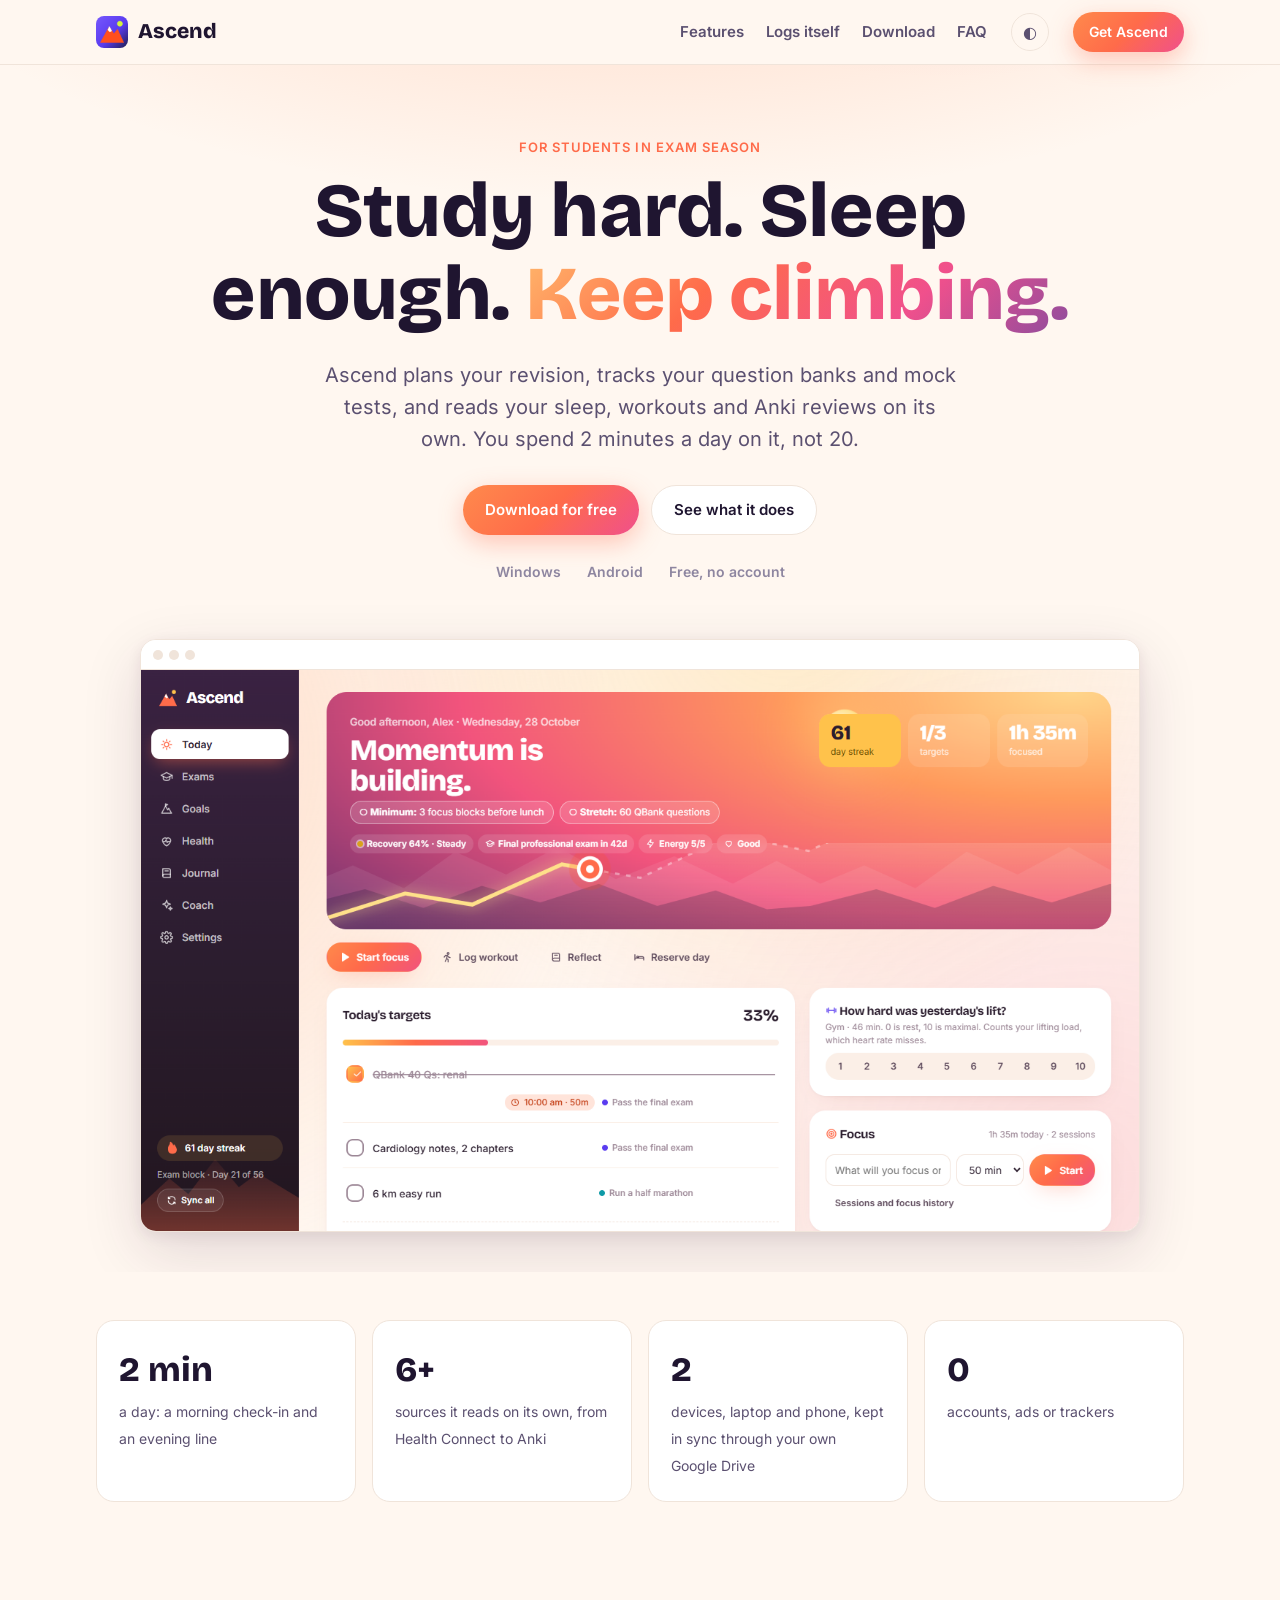
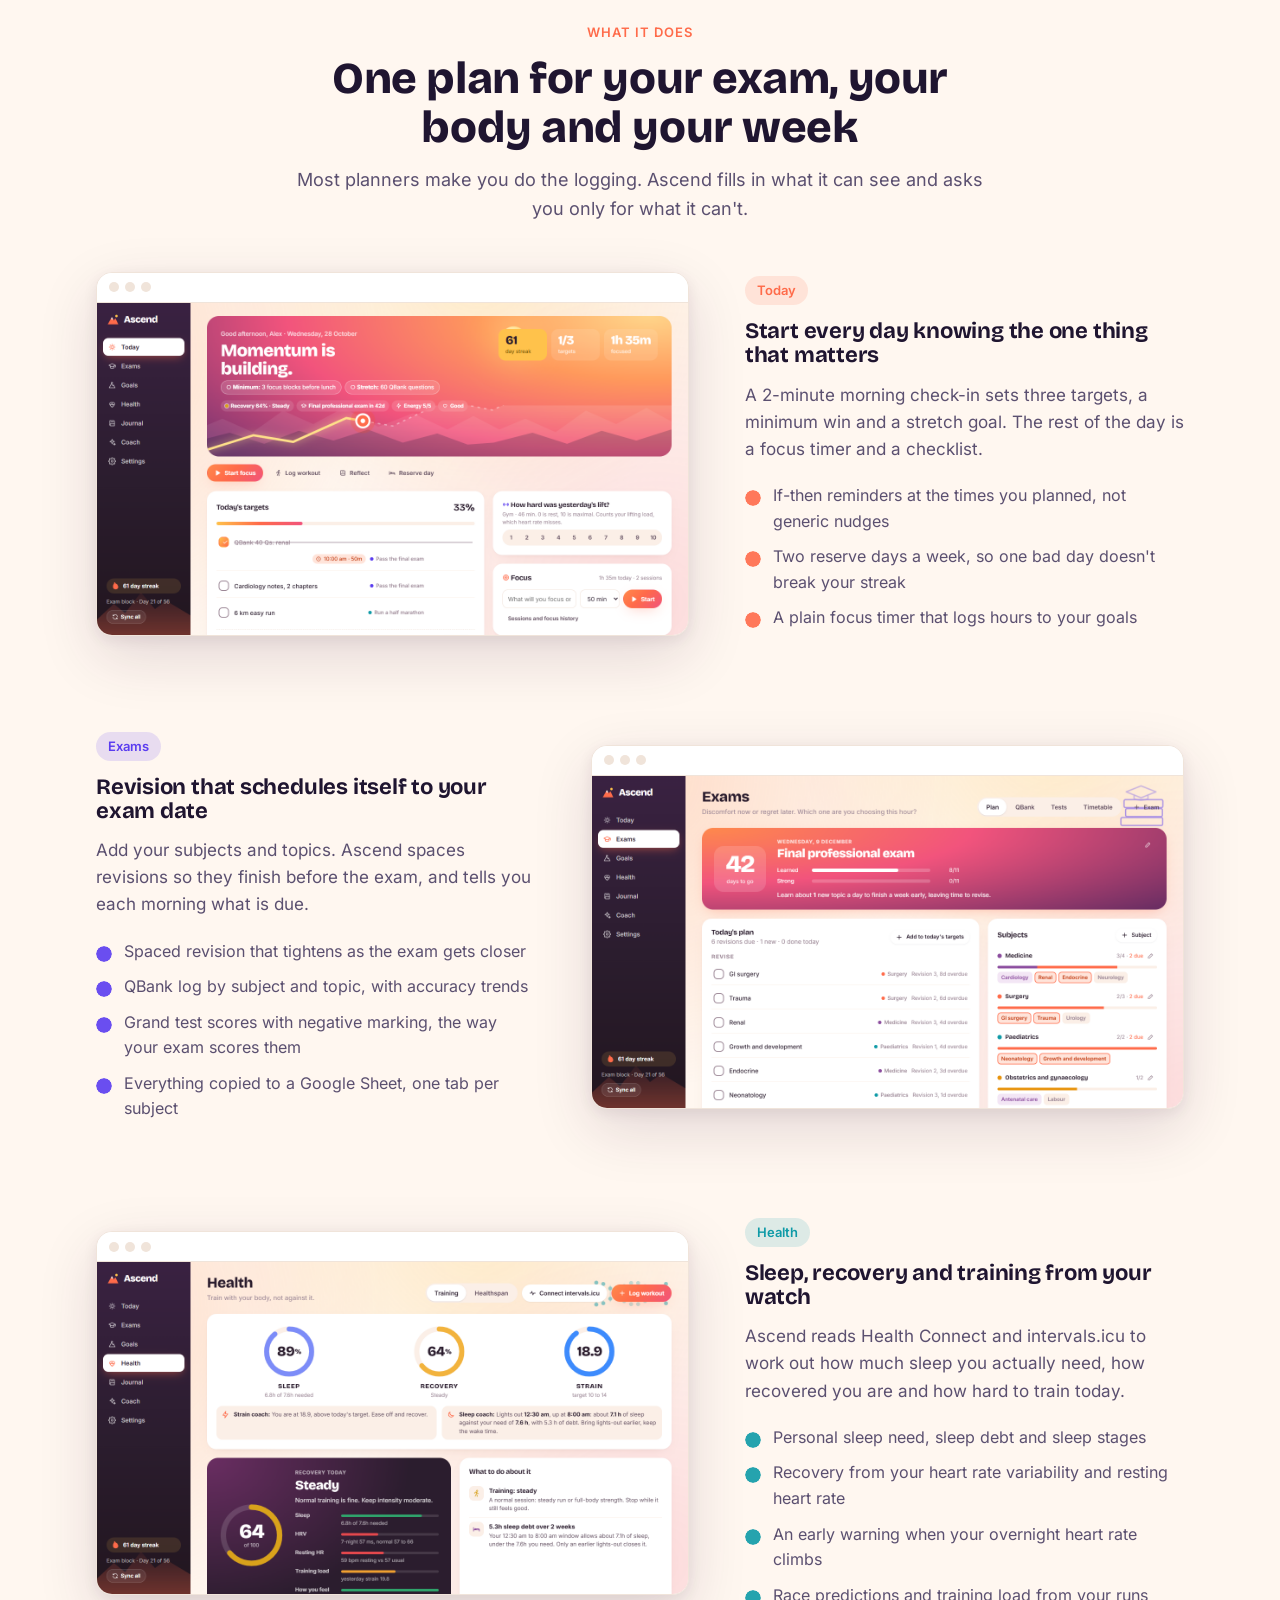
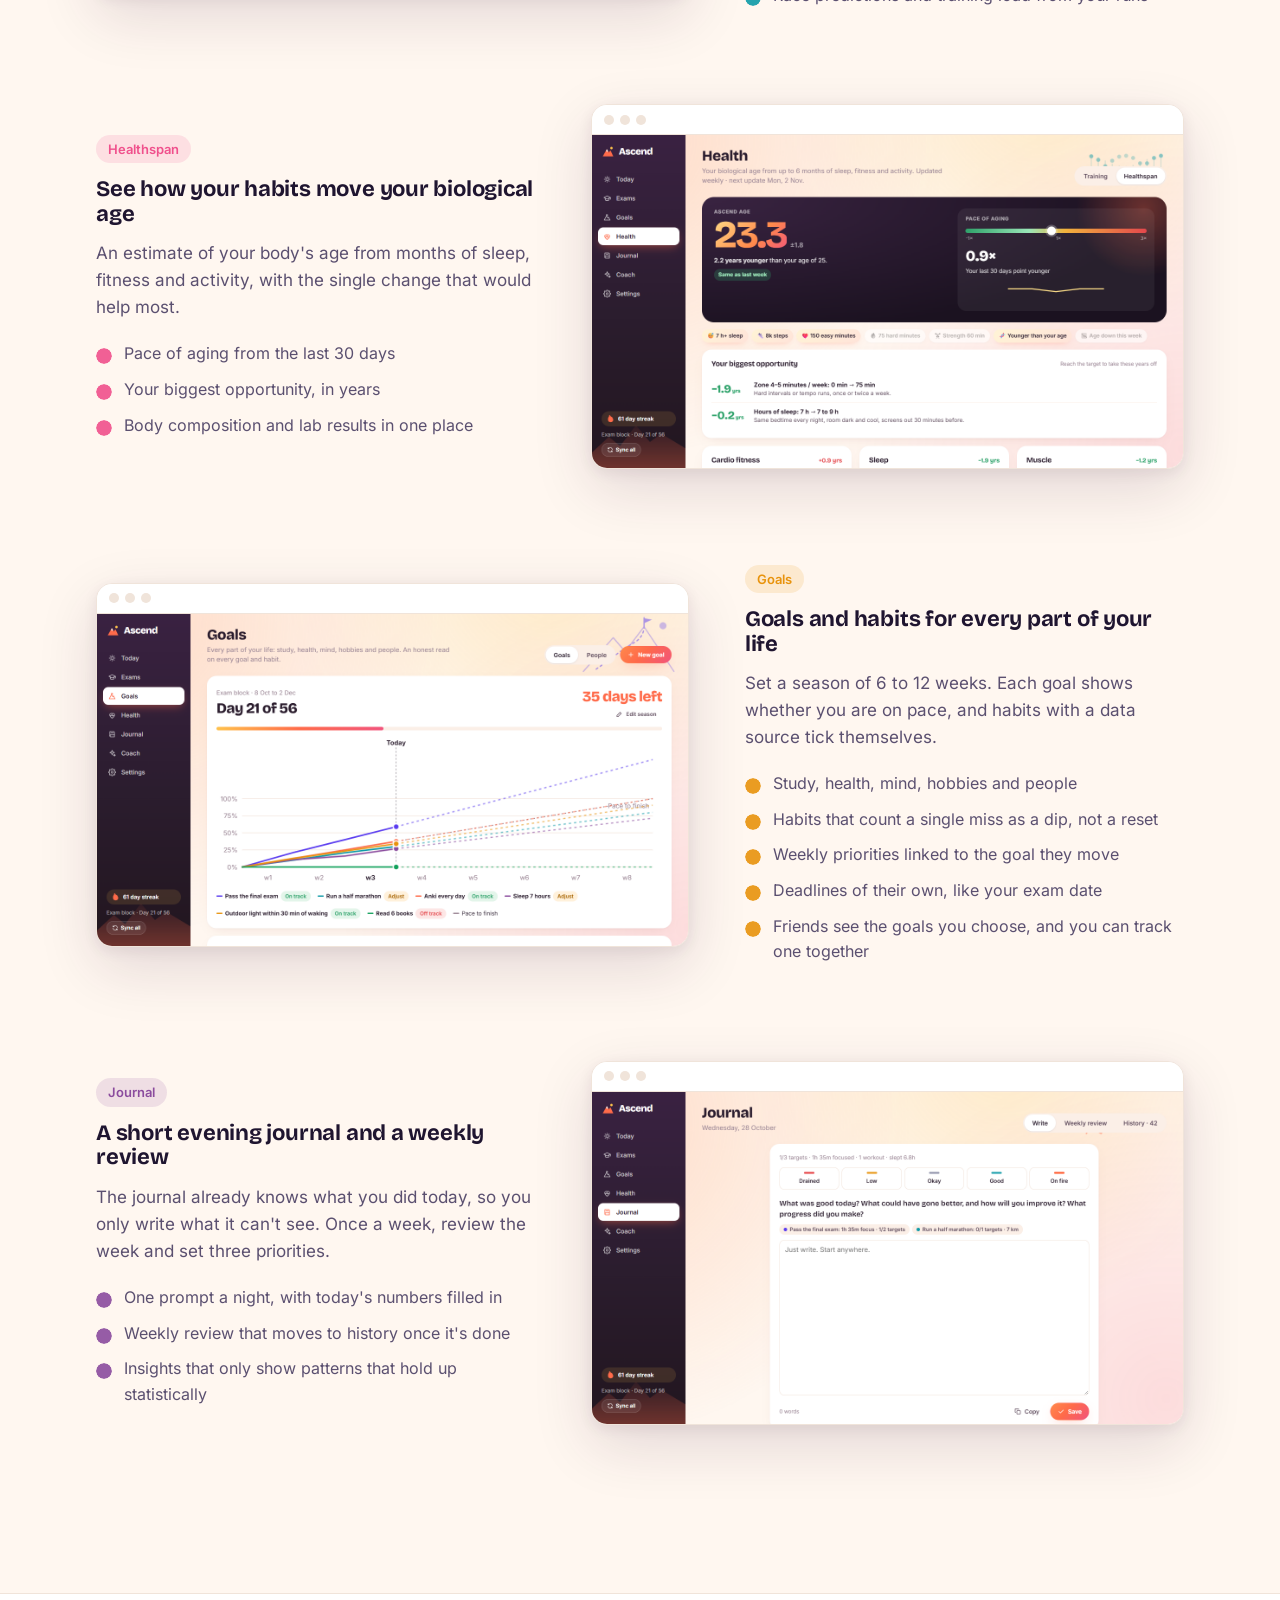
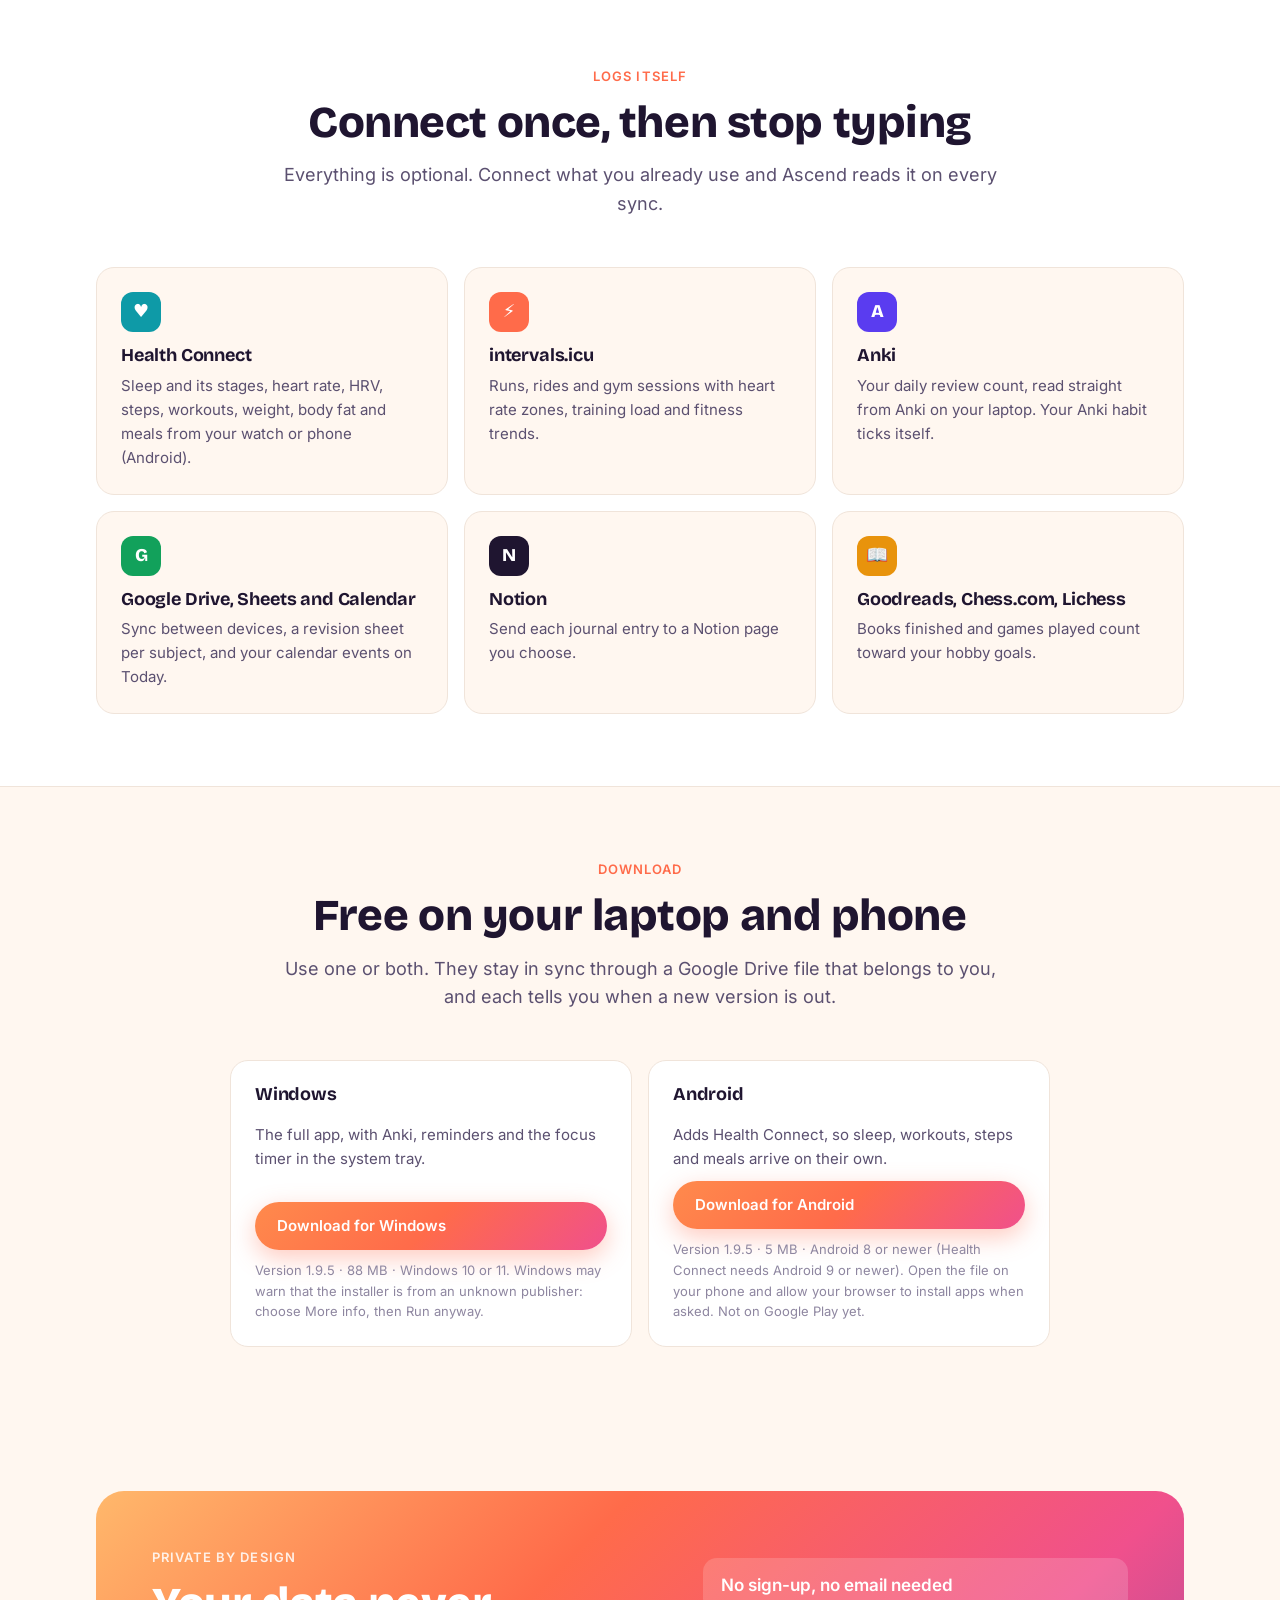
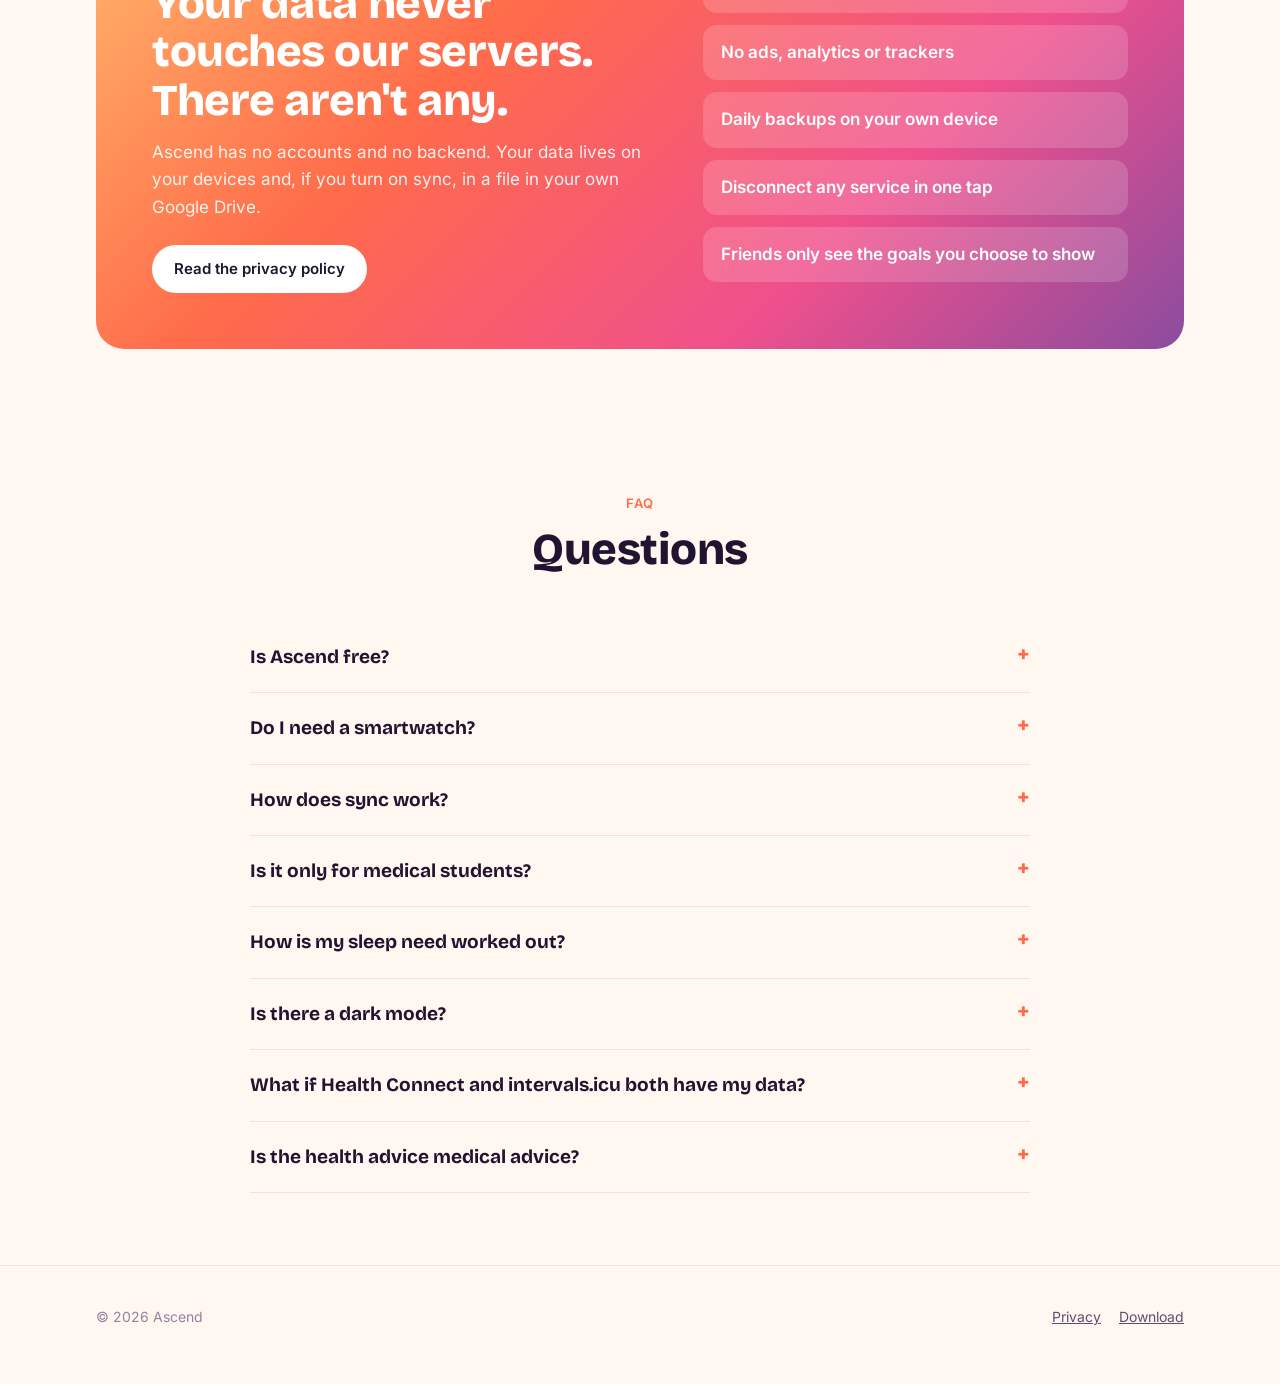
==== site/index.html @ 5e8d168d "Ascend 1.9.5: friends and shared goals Co-Authored-By: Claude Opus 5.5 <noreply@anthropic.com>" ====
<!doctype html>
<html lang="en">
<head>
<meta charset="utf-8">
<meta name="viewport" content="width=device-width, initial-scale=1">
<title>Ascend: study, sleep and train in one plan</title>
<meta name="description" content="Ascend is a planner for students in exam season. It plans your revision, tracks QBank and grand tests, and reads sleep, workouts and Anki on its own.">
<meta property="og:title" content="Ascend">
<meta property="og:description" content="Study hard, sleep enough, keep climbing. A planner that logs itself.">
<meta property="og:image" content="img/01-today.png">
<link rel="icon" href="img/icon.png">
<style>
  @font-face { font-family: 'Bricolage'; src: url(../fonts/bricolage-grotesque-latin-700-normal.woff2) format('woff2'); font-weight: 700; font-display: swap; }
  @font-face { font-family: 'Bricolage'; src: url(../fonts/bricolage-grotesque-latin-800-normal.woff2) format('woff2'); font-weight: 800; font-display: swap; }
  @font-face { font-family: 'Inter'; src: url(../fonts/inter-latin-400-normal.woff2) format('woff2'); font-weight: 400; font-display: swap; }
  @font-face { font-family: 'Inter'; src: url(../fonts/inter-latin-600-normal.woff2) format('woff2'); font-weight: 600; font-display: swap; }

  :root {
    --bg: #FFF7F0; --bg-2: #FFFFFF; --ink: #1F1530; --ink-2: #5B5070; --ink-3: #8E86A0; --line: #F0E4DA;
    --ember: #FF6B4A; --pink: #F0508C; --violet: #5A3CF0; --teal: #0E9AA7; --gold: #F5B83D;
    --hero: linear-gradient(135deg, #FFB86B 0%, #FF6B4A 35%, #F0508C 70%, #8B4C9E 100%);
    --shadow: 0 20px 60px rgba(60, 20, 60, .14), 0 4px 14px rgba(60, 20, 60, .08);
    --display: 'Bricolage', 'Segoe UI', system-ui, sans-serif;
  }
  :root[data-theme="dark"] { --bg: #17111F; --bg-2: #221A2D; --ink: #F6F0FA; --ink-2: #C7BCD6; --ink-3: #8F84A3; --line: #33283F; --shadow: 0 20px 60px rgba(0, 0, 0, .45); }
  @media (prefers-color-scheme: dark) { :root:not([data-theme="light"]) { --bg: #17111F; --bg-2: #221A2D; --ink: #F6F0FA; --ink-2: #C7BCD6; --ink-3: #8F84A3; --line: #33283F; --shadow: 0 20px 60px rgba(0, 0, 0, .45); } }

  * { box-sizing: border-box; }
  html { scroll-behavior: smooth; }
  body { margin: 0; background: var(--bg); color: var(--ink); font: 17px/1.6 'Inter', system-ui, sans-serif; -webkit-font-smoothing: antialiased; }
  a { color: inherit; }
  img { max-width: 100%; height: auto; display: block; }
  .wrap { max-width: 1120px; margin: 0 auto; padding: 0 16px; }
  h1, h2, h3 { font-family: var(--display); line-height: 1.1; margin: 0; letter-spacing: -.01em; }
  h2 { font-size: clamp(30px, 4.4vw, 44px); font-weight: 800; }
  h3 { font-size: 22px; font-weight: 700; }
  p { margin: 0; color: var(--ink-2); }
  .eyebrow { font-size: 13px; font-weight: 600; letter-spacing: .08em; text-transform: uppercase; color: var(--ember); margin-bottom: 12px; }

  /* Nav */
  header { position: sticky; top: 0; z-index: 10; background: color-mix(in srgb, var(--bg) 85%, transparent); backdrop-filter: blur(12px); border-bottom: 1px solid var(--line); }
  nav { display: flex; align-items: center; gap: 24px; height: 64px; }
  .brand { display: flex; align-items: center; gap: 10px; font-family: var(--display); font-weight: 800; font-size: 21px; text-decoration: none; }
  .brand img { width: 32px; height: 32px; border-radius: 8px; }
  .links { display: flex; gap: 22px; margin-left: auto; font-size: 15px; font-weight: 600; }
  .links a { text-decoration: none; color: var(--ink-2); }
  .links a:hover { color: var(--ink); }
  .btn { display: inline-flex; align-items: center; gap: 8px; padding: 12px 22px; border-radius: 999px; font-weight: 600; font-size: 15px; text-decoration: none; border: 0; cursor: pointer; transition: transform .15s; }
  .btn:hover { transform: translateY(-1px); }
  .btn.primary { background: linear-gradient(135deg, #FF8A4C, var(--ember) 50%, var(--pink)); color: #fff; box-shadow: 0 8px 24px rgba(255, 107, 74, .35); }
  .btn.ghost { background: var(--bg-2); color: var(--ink); border: 1px solid var(--line); }
  .btn.sm { padding: 9px 16px; font-size: 14px; }

  /* Hero */
  .hero { padding: 72px 0 40px; text-align: center; position: relative; overflow: hidden; }
  .hero::before { content: ''; position: absolute; inset: -40% -10% auto; height: 620px; background: radial-gradient(closest-side, rgba(255, 140, 90, .28), transparent), radial-gradient(closest-side at 70% 40%, rgba(240, 80, 140, .18), transparent); z-index: -1; }
  .hero h1 { font-size: clamp(40px, 7vw, 76px); font-weight: 800; max-width: 900px; margin: 0 auto; }
  .hero h1 span { background: var(--hero); -webkit-background-clip: text; background-clip: text; color: transparent; }
  .hero .lead { font-size: clamp(17px, 2vw, 20px); max-width: 640px; margin: 22px auto 30px; }
  .cta { display: flex; gap: 12px; justify-content: center; flex-wrap: wrap; }
  .shot { border-radius: 16px; overflow: hidden; box-shadow: var(--shadow); border: 1px solid var(--line); background: var(--bg-2); }
  .shot .bar { height: 30px; display: flex; align-items: center; gap: 6px; padding: 0 12px; background: var(--bg-2); border-bottom: 1px solid var(--line); }
  .shot .bar i { width: 10px; height: 10px; border-radius: 50%; background: var(--line); }
  .hero .shot { max-width: 1000px; margin: 56px auto 0; }
  .platforms { display: flex; justify-content: center; gap: 10px 26px; flex-wrap: wrap; margin-top: 26px; font-size: 14px; font-weight: 600; color: var(--ink-3); }

  /* Stats */
  .stats { display: grid; grid-template-columns: repeat(4, 1fr); gap: 16px; padding: 48px 0; }
  .stat { background: var(--bg-2); border: 1px solid var(--line); border-radius: 18px; padding: 22px; }
  .stat b { display: block; font-family: var(--display); font-size: 34px; font-weight: 800; }
  .stat span { font-size: 14px; color: var(--ink-2); }

  /* Features */
  section { padding: 72px 0; }
  .center { text-align: center; max-width: 720px; margin: 0 auto 48px; }
  .center p { margin-top: 14px; font-size: 18px; }
  .feature { display: grid; grid-template-columns: 1fr 1.35fr; gap: 56px; align-items: center; margin-bottom: 96px; }
  .feature:nth-of-type(even) { grid-template-columns: 1.35fr 1fr; }
  .feature:nth-of-type(even) .copy { order: 2; }
  .feature .copy p { margin-top: 14px; }
  .feature ul { list-style: none; padding: 0; margin: 20px 0 0; display: grid; gap: 10px; }
  .feature li { padding-left: 28px; position: relative; color: var(--ink-2); font-size: 16px; }
  .feature li::before { content: ''; position: absolute; left: 0; top: 7px; width: 16px; height: 16px; border-radius: 50%; background: var(--c, var(--ember)); opacity: .9; mask: url("data:image/svg+xml,%3Csvg xmlns='http://www.w3.org/2000/svg' viewBox='0 0 16 16'%3E%3Ccircle cx='8' cy='8' r='8'/%3E%3C/svg%3E"); }
  .tag { display: inline-block; font-size: 13px; font-weight: 600; padding: 4px 12px; border-radius: 999px; background: color-mix(in srgb, var(--c) 14%, transparent); color: var(--c); margin-bottom: 14px; }

  /* Auto */
  .auto { background: var(--bg-2); border-top: 1px solid var(--line); border-bottom: 1px solid var(--line); }
  .grid3 { display: grid; grid-template-columns: repeat(3, 1fr); gap: 16px; }
  .card { background: var(--bg); border: 1px solid var(--line); border-radius: 18px; padding: 24px; }
  .card h3 { font-size: 18px; margin-bottom: 8px; }
  .card p { font-size: 15px; }
  .dot { width: 40px; height: 40px; border-radius: 12px; display: grid; place-items: center; margin-bottom: 14px; color: #fff; font-family: var(--display); font-weight: 800; font-size: 18px; }

  /* Download */
  .dl { display: grid; grid-template-columns: repeat(2, 1fr); gap: 16px; max-width: 820px; margin: 0 auto; }
  .dl .card { display: flex; flex-direction: column; gap: 10px; background: var(--bg-2); }
  .dl .card p { flex: 1; }
  .dl small { font-size: 13px; color: var(--ink-3); }

  /* Privacy */
  .privacy { background: var(--hero); color: #fff; border-radius: 28px; padding: 56px; display: grid; grid-template-columns: 1.2fr 1fr; gap: 40px; align-items: center; }
  .privacy p { color: rgba(255, 255, 255, .9); margin-top: 14px; }
  .privacy ul { list-style: none; padding: 0; margin: 0; display: grid; gap: 12px; }
  .privacy li { background: rgba(255, 255, 255, .16); border-radius: 14px; padding: 14px 18px; font-weight: 600; }
  .privacy .btn { margin-top: 24px; background: #fff; color: var(--ink); }

  /* FAQ */
  details { border-bottom: 1px solid var(--line); padding: 20px 0; }
  summary { font-family: var(--display); font-weight: 700; font-size: 19px; cursor: pointer; list-style: none; display: flex; justify-content: space-between; gap: 16px; }
  summary::after { content: '+'; color: var(--ember); font-size: 24px; line-height: 1; }
  details[open] summary::after { content: '–'; }
  details p { margin-top: 12px; }
  .faq { max-width: 780px; margin: 0 auto; }

  footer { padding: 40px 0 56px; border-top: 1px solid var(--line); font-size: 14px; color: var(--ink-3); }
  footer .wrap { display: flex; justify-content: space-between; gap: 16px; flex-wrap: wrap; }
  footer a { color: var(--ink-2); margin-left: 18px; }
  .theme { background: none; border: 1px solid var(--line); border-radius: 999px; width: 38px; height: 38px; cursor: pointer; color: var(--ink-2); font-size: 16px; }

  @media (max-width: 880px) {
    .links { display: none; }
    nav { gap: 12px; }
    .theme { margin-left: auto; }
    .stats { grid-template-columns: repeat(2, 1fr); }
    .feature, .feature:nth-of-type(even) { grid-template-columns: 1fr; gap: 28px; margin-bottom: 72px; }
    .feature:nth-of-type(even) .copy { order: 0; }
    .grid3, .dl { grid-template-columns: 1fr; }
    .privacy { grid-template-columns: 1fr; padding: 32px 24px; }
    section { padding: 56px 0; }
    .hero { padding-top: 48px; }
    footer a { margin: 0 18px 0 0; }
  }
</style>
</head>
<body>
<header>
  <nav class="wrap">
    <a class="brand" href="#"><img src="img/icon.png" alt="">Ascend</a>
    <div class="links"><a href="#features">Features</a><a href="#automatic">Logs itself</a><a href="#download">Download</a><a href="#faq">FAQ</a></div>
    <button class="theme" id="theme" aria-label="Switch light or dark">◐</button>
    <a class="btn primary sm" href="#download">Get Ascend</a>
  </nav>
</header>

<main>
  <div class="hero">
    <div class="wrap">
      <div class="eyebrow">For students in exam season</div>
      <h1>Study hard. Sleep enough. <span>Keep climbing.</span></h1>
      <p class="lead">Ascend plans your revision, tracks your question banks and mock tests, and reads your sleep, workouts and Anki reviews on its own. You spend 2 minutes a day on it, not 20.</p>
      <div class="cta">
        <a class="btn primary" href="#download">Download for free</a>
        <a class="btn ghost" href="#features">See what it does</a>
      </div>
      <div class="platforms"><span>Windows</span><span>Android</span><span>Free, no account</span></div>
      <div class="shot"><div class="bar"><i></i><i></i><i></i></div><img src="img/01-today.png" alt="The Ascend Today screen: a greeting, a 61-day streak, today's targets and a focus timer" width="1366" height="768"></div>
    </div>
  </div>

  <div class="wrap">
    <div class="stats">
      <div class="stat"><b>2 min</b><span>a day: a morning check-in and an evening line</span></div>
      <div class="stat"><b>6+</b><span>sources it reads on its own, from Health Connect to Anki</span></div>
      <div class="stat"><b>2</b><span>devices, laptop and phone, kept in sync through your own Google Drive</span></div>
      <div class="stat"><b>0</b><span>accounts, ads or trackers</span></div>
    </div>
  </div>

  <section id="features">
    <div class="wrap">
      <div class="center">
        <div class="eyebrow">What it does</div>
        <h2>One plan for your exam, your body and your week</h2>
        <p>Most planners make you do the logging. Ascend fills in what it can see and asks you only for what it can't.</p>
      </div>

      <div class="feature">
        <div class="copy">
          <span class="tag" style="--c: var(--ember)">Today</span>
          <h3>Start every day knowing the one thing that matters</h3>
          <p>A 2-minute morning check-in sets three targets, a minimum win and a stretch goal. The rest of the day is a focus timer and a checklist.</p>
          <ul style="--c: var(--ember)">
            <li>If-then reminders at the times you planned, not generic nudges</li>
            <li>Two reserve days a week, so one bad day doesn't break your streak</li>
            <li>A plain focus timer that logs hours to your goals</li>
          </ul>
        </div>
        <div class="shot"><div class="bar"><i></i><i></i><i></i></div><img src="img/01-today.png" alt="Today screen with targets, focus timer and recovery" loading="lazy" width="1366" height="768"></div>
      </div>

      <div class="feature">
        <div class="copy">
          <span class="tag" style="--c: var(--violet)">Exams</span>
          <h3>Revision that schedules itself to your exam date</h3>
          <p>Add your subjects and topics. Ascend spaces revisions so they finish before the exam, and tells you each morning what is due.</p>
          <ul style="--c: var(--violet)">
            <li>Spaced revision that tightens as the exam gets closer</li>
            <li>QBank log by subject and topic, with accuracy trends</li>
            <li>Grand test scores with negative marking, the way your exam scores them</li>
            <li>Everything copied to a Google Sheet, one tab per subject</li>
          </ul>
        </div>
        <div class="shot"><div class="bar"><i></i><i></i><i></i></div><img src="img/02-exams.png" alt="Exams screen with a 42-day countdown, today's revisions and subject progress" loading="lazy" width="1366" height="768"></div>
      </div>

      <div class="feature">
        <div class="copy">
          <span class="tag" style="--c: var(--teal)">Health</span>
          <h3>Sleep, recovery and training from your watch</h3>
          <p>Ascend reads Health Connect and intervals.icu to work out how much sleep you actually need, how recovered you are and how hard to train today.</p>
          <ul style="--c: var(--teal)">
            <li>Personal sleep need, sleep debt and sleep stages</li>
            <li>Recovery from your heart rate variability and resting heart rate</li>
            <li>An early warning when your overnight heart rate climbs</li>
            <li>Race predictions and training load from your runs</li>
          </ul>
        </div>
        <div class="shot"><div class="bar"><i></i><i></i><i></i></div><img src="img/04-health-training.png" alt="Health screen with sleep, recovery and strain rings and advice" loading="lazy" width="1366" height="768"></div>
      </div>

      <div class="feature">
        <div class="copy">
          <span class="tag" style="--c: var(--pink)">Healthspan</span>
          <h3>See how your habits move your biological age</h3>
          <p>An estimate of your body's age from months of sleep, fitness and activity, with the single change that would help most.</p>
          <ul style="--c: var(--pink)">
            <li>Pace of aging from the last 30 days</li>
            <li>Your biggest opportunity, in years</li>
            <li>Body composition and lab results in one place</li>
          </ul>
        </div>
        <div class="shot"><div class="bar"><i></i><i></i><i></i></div><img src="img/05-healthspan.png" alt="Healthspan screen showing a biological age of 23.3 and the biggest opportunity" loading="lazy" width="1366" height="768"></div>
      </div>

      <div class="feature">
        <div class="copy">
          <span class="tag" style="--c: #E8930C">Goals</span>
          <h3>Goals and habits for every part of your life</h3>
          <p>Set a season of 6 to 12 weeks. Each goal shows whether you are on pace, and habits with a data source tick themselves.</p>
          <ul style="--c: #E8930C">
            <li>Study, health, mind, hobbies and people</li>
            <li>Habits that count a single miss as a dip, not a reset</li>
            <li>Weekly priorities linked to the goal they move</li>
            <li>Deadlines of their own, like your exam date</li>
            <li>Friends see the goals you choose, and you can track one together</li>
          </ul>
        </div>
        <div class="shot"><div class="bar"><i></i><i></i><i></i></div><img src="img/03-goals.png" alt="Goals screen with a season chart of six goals against the pace line" loading="lazy" width="1366" height="768"></div>
      </div>

      <div class="feature">
        <div class="copy">
          <span class="tag" style="--c: #8B4C9E">Journal</span>
          <h3>A short evening journal and a weekly review</h3>
          <p>The journal already knows what you did today, so you only write what it can't see. Once a week, review the week and set three priorities.</p>
          <ul style="--c: #8B4C9E">
            <li>One prompt a night, with today's numbers filled in</li>
            <li>Weekly review that moves to history once it's done</li>
            <li>Insights that only show patterns that hold up statistically</li>
          </ul>
        </div>
        <div class="shot"><div class="bar"><i></i><i></i><i></i></div><img src="img/06-journal.png" alt="Journal screen with mood buttons, a prompt and a writing area" loading="lazy" width="1366" height="768"></div>
      </div>
    </div>
  </section>

  <section class="auto" id="automatic">
    <div class="wrap">
      <div class="center">
        <div class="eyebrow">Logs itself</div>
        <h2>Connect once, then stop typing</h2>
        <p>Everything is optional. Connect what you already use and Ascend reads it on every sync.</p>
      </div>
      <div class="grid3">
        <div class="card"><div class="dot" style="background:#0E9AA7">♥</div><h3>Health Connect</h3><p>Sleep and its stages, heart rate, HRV, steps, workouts, weight, body fat and meals from your watch or phone (Android).</p></div>
        <div class="card"><div class="dot" style="background:#FF6B4A">⚡</div><h3>intervals.icu</h3><p>Runs, rides and gym sessions with heart rate zones, training load and fitness trends.</p></div>
        <div class="card"><div class="dot" style="background:#5A3CF0">A</div><h3>Anki</h3><p>Your daily review count, read straight from Anki on your laptop. Your Anki habit ticks itself.</p></div>
        <div class="card"><div class="dot" style="background:#12A15B">G</div><h3>Google Drive, Sheets and Calendar</h3><p>Sync between devices, a revision sheet per subject, and your calendar events on Today.</p></div>
        <div class="card"><div class="dot" style="background:#1F1530">N</div><h3>Notion</h3><p>Send each journal entry to a Notion page you choose.</p></div>
        <div class="card"><div class="dot" style="background:#E8930C">📖</div><h3>Goodreads, Chess.com, Lichess</h3><p>Books finished and games played count toward your hobby goals.</p></div>
      </div>
    </div>
  </section>

  <section id="download">
    <div class="wrap">
      <div class="center">
        <div class="eyebrow">Download</div>
        <h2>Free on your laptop and phone</h2>
        <p>Use one or both. They stay in sync through a Google Drive file that belongs to you, and each tells you when a new version is out.</p>
      </div>
      <div class="dl">
        <div class="card">
          <h3>Windows</h3>
          <p>The full app, with Anki, reminders and the focus timer in the system tray.</p>
          <a class="btn primary" href="download/Ascend-Setup-1.9.5.exe" download>Download for Windows</a>
          <small>Version 1.9.5 · 88 MB · Windows 10 or 11. Windows may warn that the installer is from an unknown publisher: choose More info, then Run anyway.</small>
        </div>
        <div class="card">
          <h3>Android</h3>
          <p>Adds Health Connect, so sleep, workouts, steps and meals arrive on their own.</p>
          <a class="btn primary" href="download/Ascend-android-23.apk" download>Download for Android</a>
          <small>Version 1.9.5 · 5 MB · Android 8 or newer (Health Connect needs Android 9 or newer). Open the file on your phone and allow your browser to install apps when asked. Not on Google Play yet.</small>
        </div>
      </div>
    </div>
  </section>

  <section>
    <div class="wrap">
      <div class="privacy">
        <div>
          <div class="eyebrow" style="color:#fff;opacity:.85">Private by design</div>
          <h2>Your data never touches our servers. There aren't any.</h2>
          <p>Ascend has no accounts and no backend. Your data lives on your devices and, if you turn on sync, in a file in your own Google Drive.</p>
          <a class="btn" href="../privacy.html">Read the privacy policy</a>
        </div>
        <ul>
          <li>No sign-up, no email needed</li>
          <li>No ads, analytics or trackers</li>
          <li>Daily backups on your own device</li>
          <li>Disconnect any service in one tap</li>
          <li>Friends only see the goals you choose to show</li>
        </ul>
      </div>
    </div>
  </section>

  <section id="faq">
    <div class="wrap">
      <div class="center"><div class="eyebrow">FAQ</div><h2>Questions</h2></div>
      <div class="faq">
        <details><summary>Is Ascend free?</summary><p>Yes. No subscriptions, no ads and no paid tier.</p></details>
        <details><summary>Do I need a smartwatch?</summary><p>No. Without one, you enter sleep hours in the morning check-in and log workouts by hand. With a watch that writes to Health Connect, such as Zepp, Samsung or Fitbit, it fills in on its own.</p></details>
        <details><summary>How does sync work?</summary><p>You copy a small Google Apps Script into your own Google account. Each device syncs to a file in your Google Drive through it. Nobody else, including the developer, can see that file.</p></details>
        <details><summary>Is it only for medical students?</summary><p>The exam tools, QBank tracker and grand test marking were built for medical exams, but revision planning works for any exam. Goals, habits, health and journal work for anyone.</p></details>
        <details><summary>How is my sleep need worked out?</summary><p>It starts from 7 or 7.5 hours, then adjusts from your own nights: how long you sleep when you wake without an alarm, and how your heart rate variability recovers after longer nights.</p></details>
        <details><summary>Is there a dark mode?</summary><p>Yes. In Settings, set Appearance to Dark, Light, or Match this device to follow your laptop or phone.</p></details>
        <details><summary>What if Health Connect and intervals.icu both have my data?</summary><p>Ascend keeps one copy of each night and each workout. For a run recorded by both, it keeps the intervals.icu version, which has distance and heart rate, and carries over any effort or notes you added.</p></details>
        <details><summary>Is the health advice medical advice?</summary><p>No. Ascend shows trends from your own data and general training guidance. Talk to a doctor about anything that worries you.</p></details>
      </div>
    </div>
  </section>
</main>

<footer>
  <div class="wrap">
    <span>© 2026 Ascend</span>
    <span><a href="../privacy.html">Privacy</a><a href="#download">Download</a></span>
  </div>
</footer>

<script>
  // Light or dark, remembered on this device
  const root = document.documentElement;
  try { const t = localStorage.getItem('ascend-site-theme'); if (t) root.dataset.theme = t; } catch {}
  document.getElementById('theme').addEventListener('click', () => {
    const dark = root.dataset.theme ? root.dataset.theme === 'dark' : matchMedia('(prefers-color-scheme: dark)').matches;
    root.dataset.theme = dark ? 'light' : 'dark';
    try { localStorage.setItem('ascend-site-theme', root.dataset.theme); } catch {}
  });
</script>
</body>
</html>
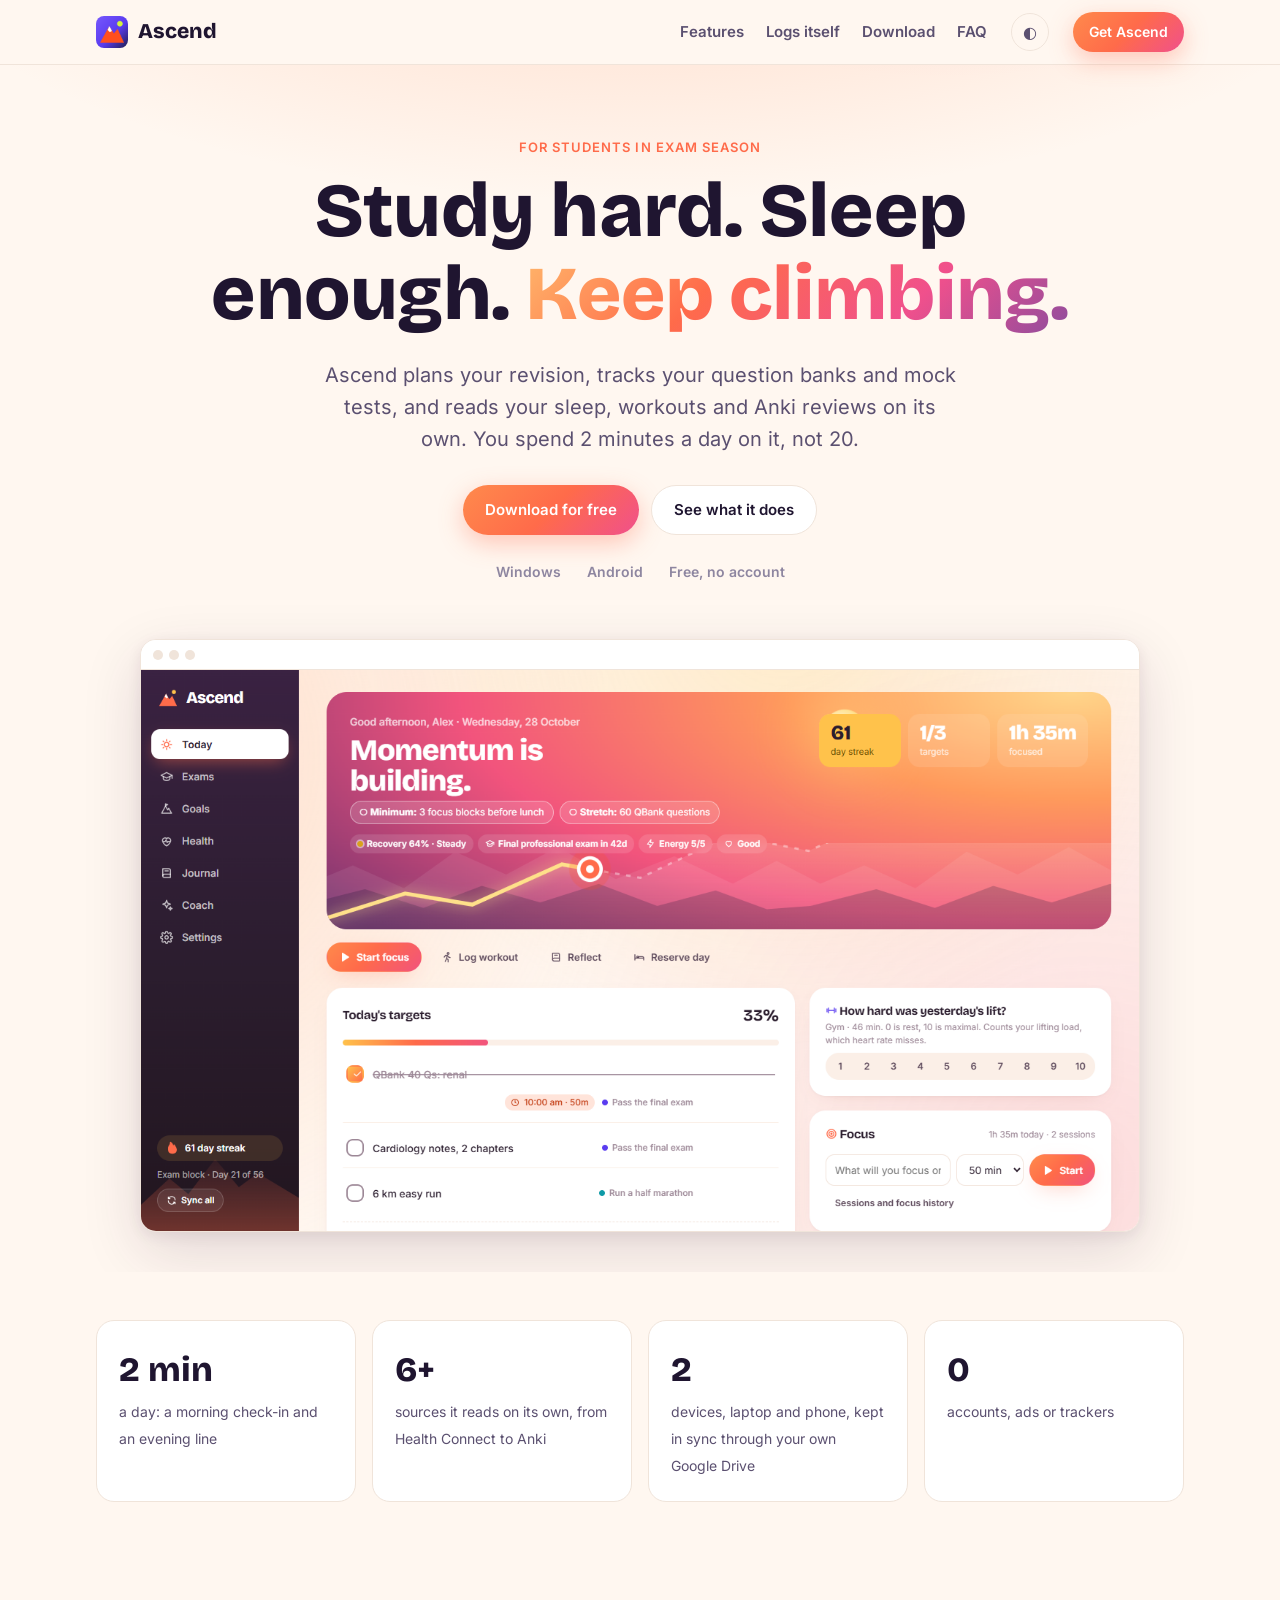
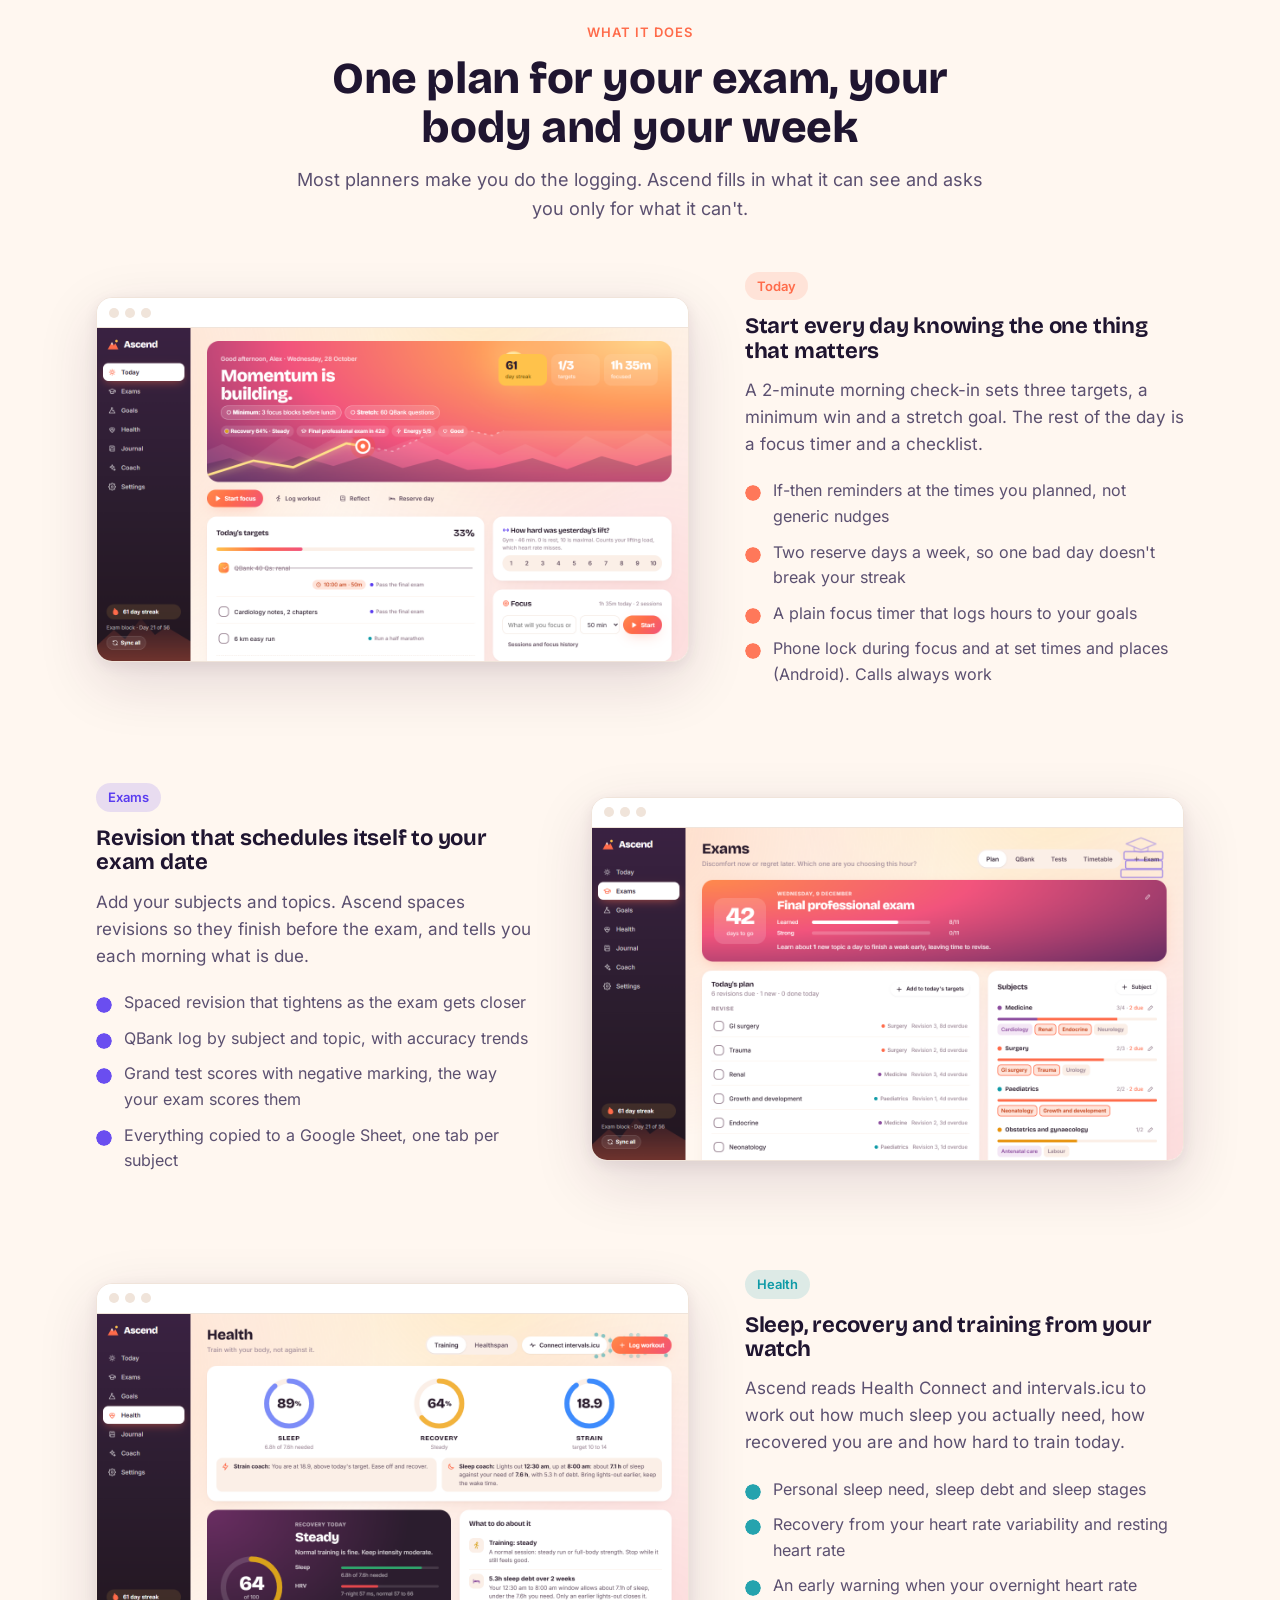
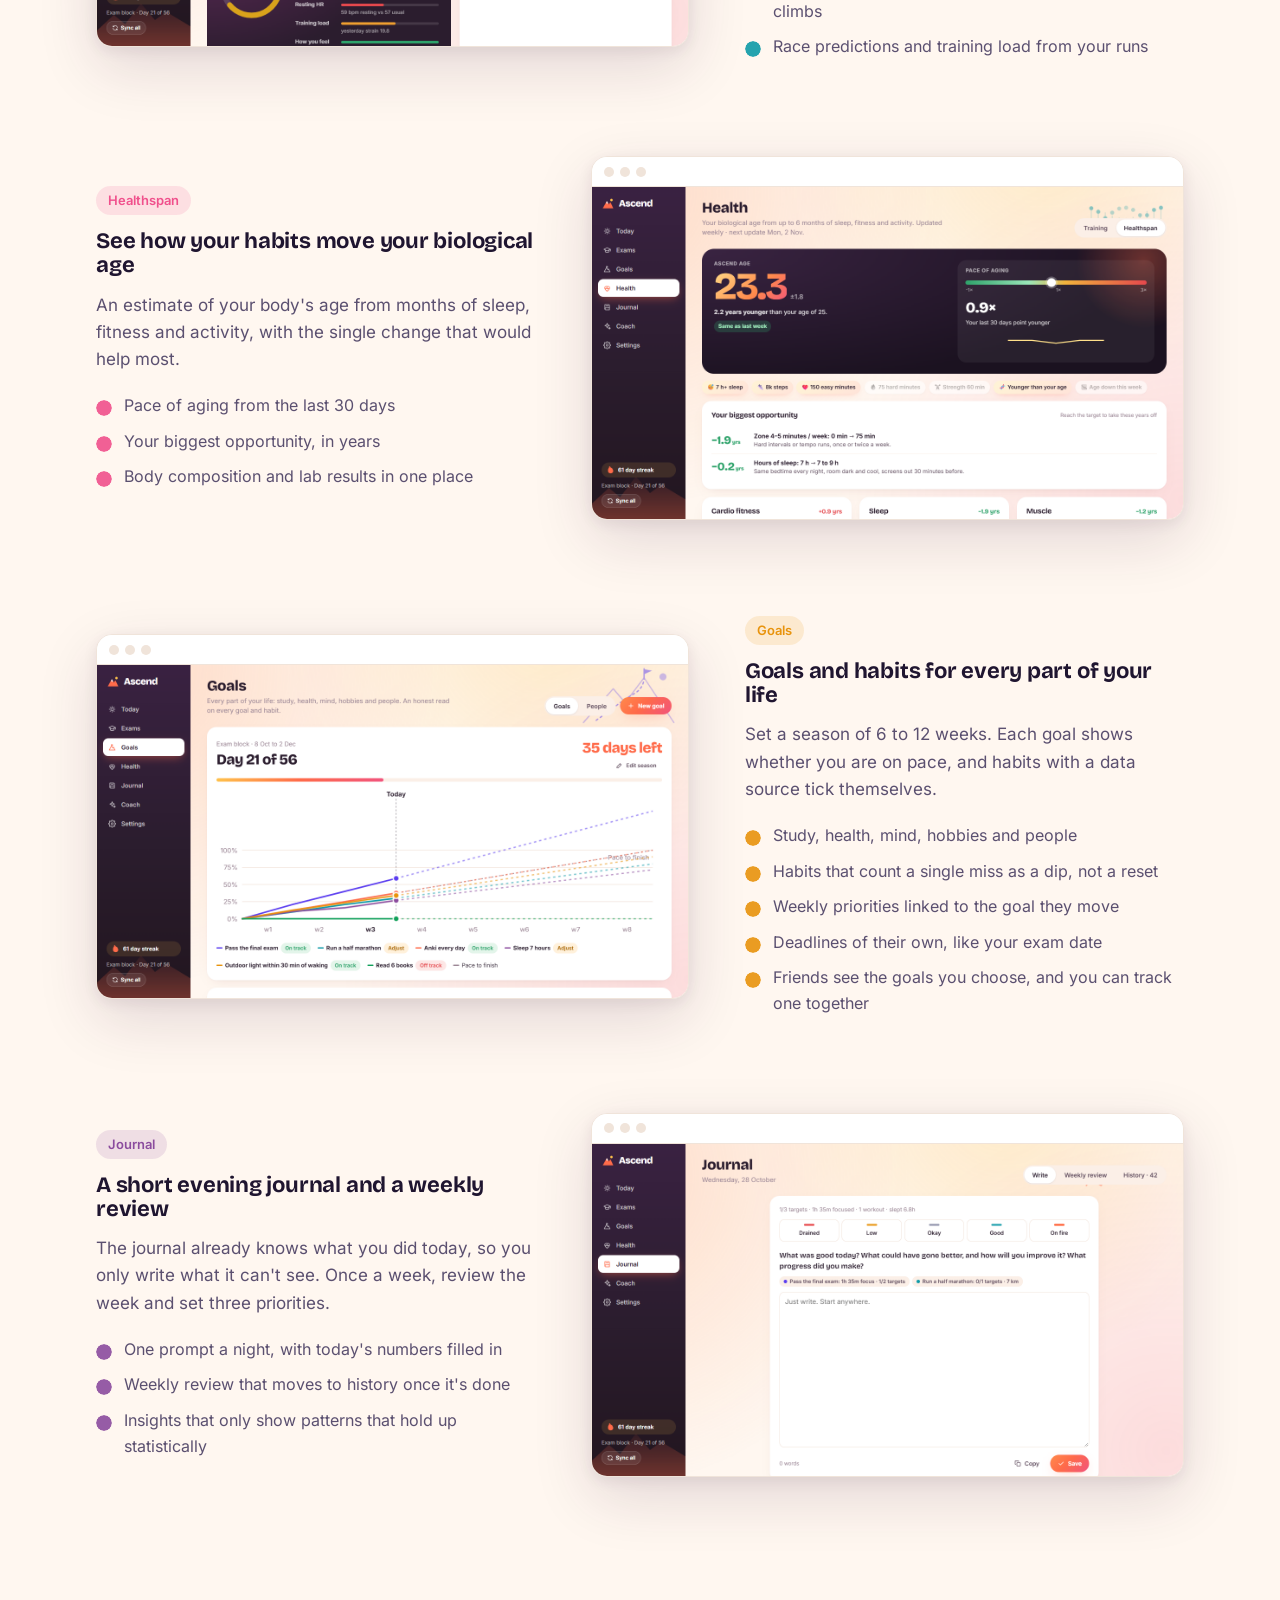
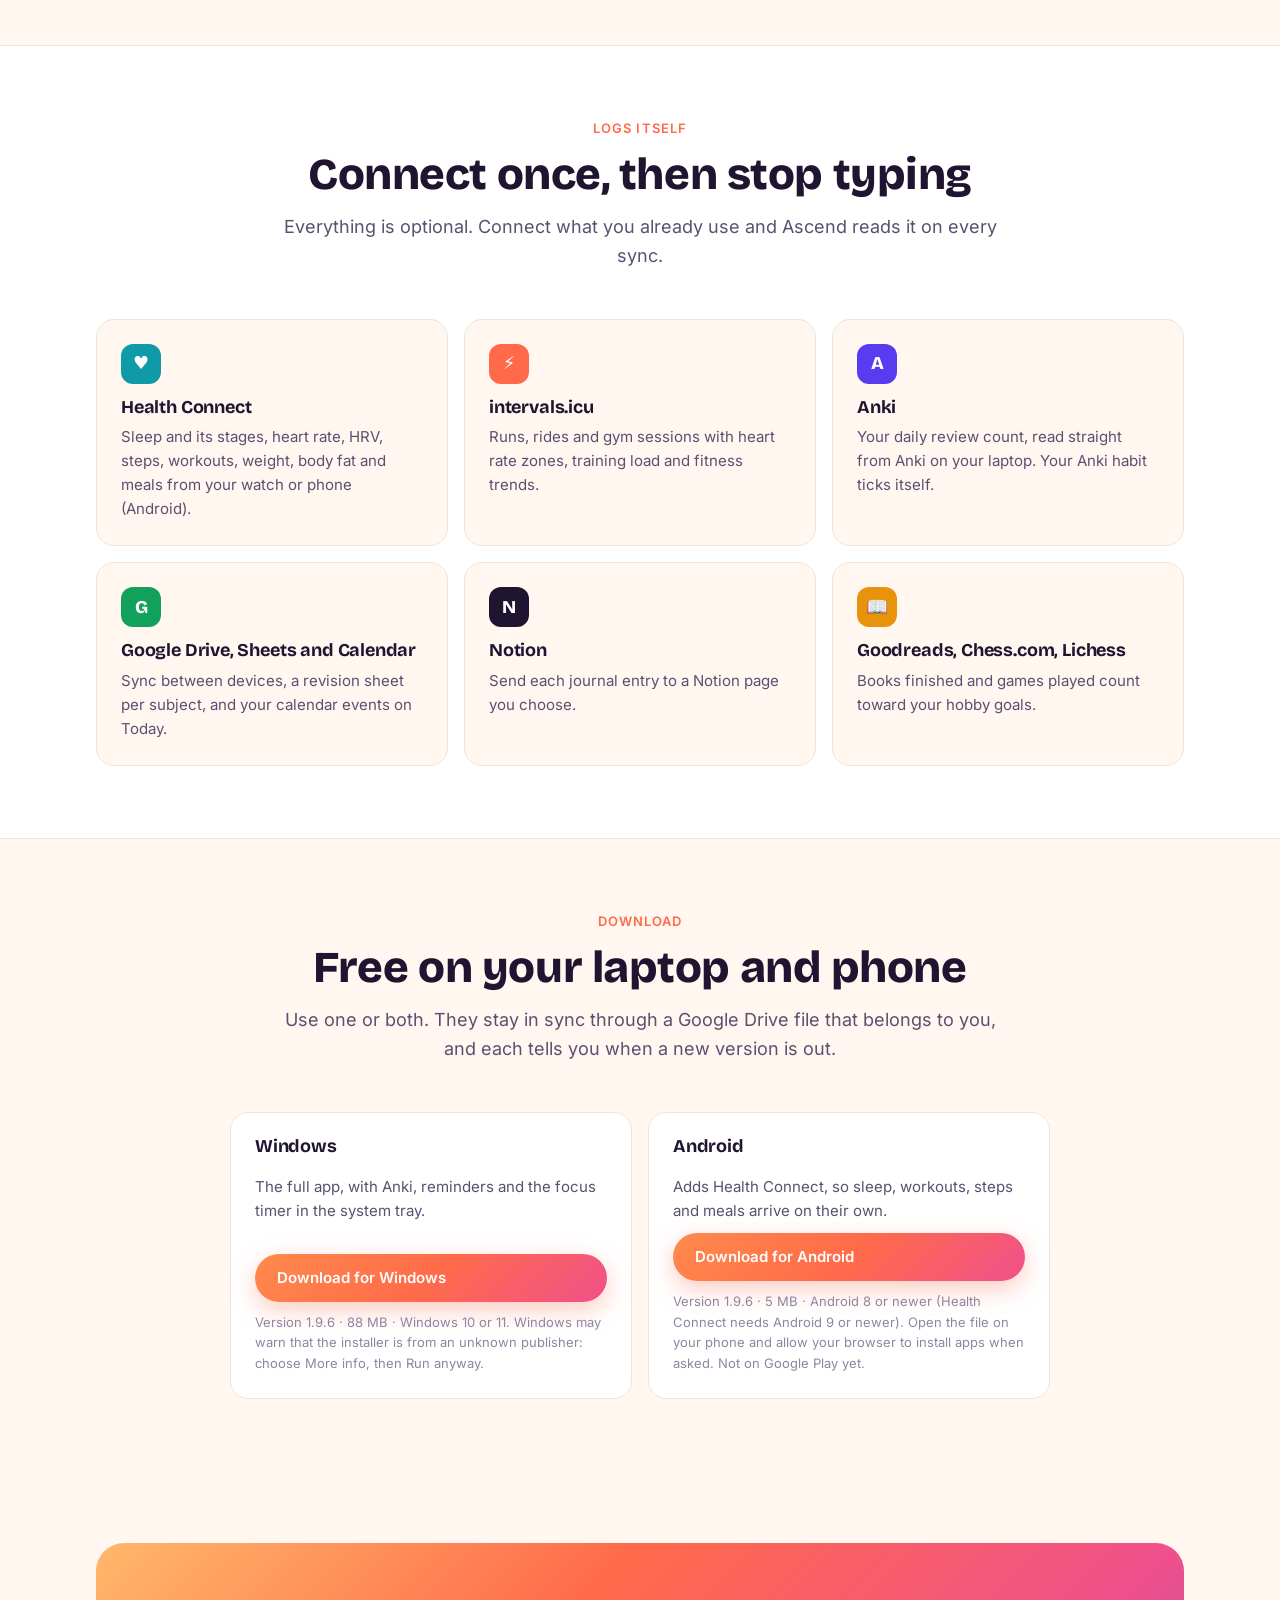
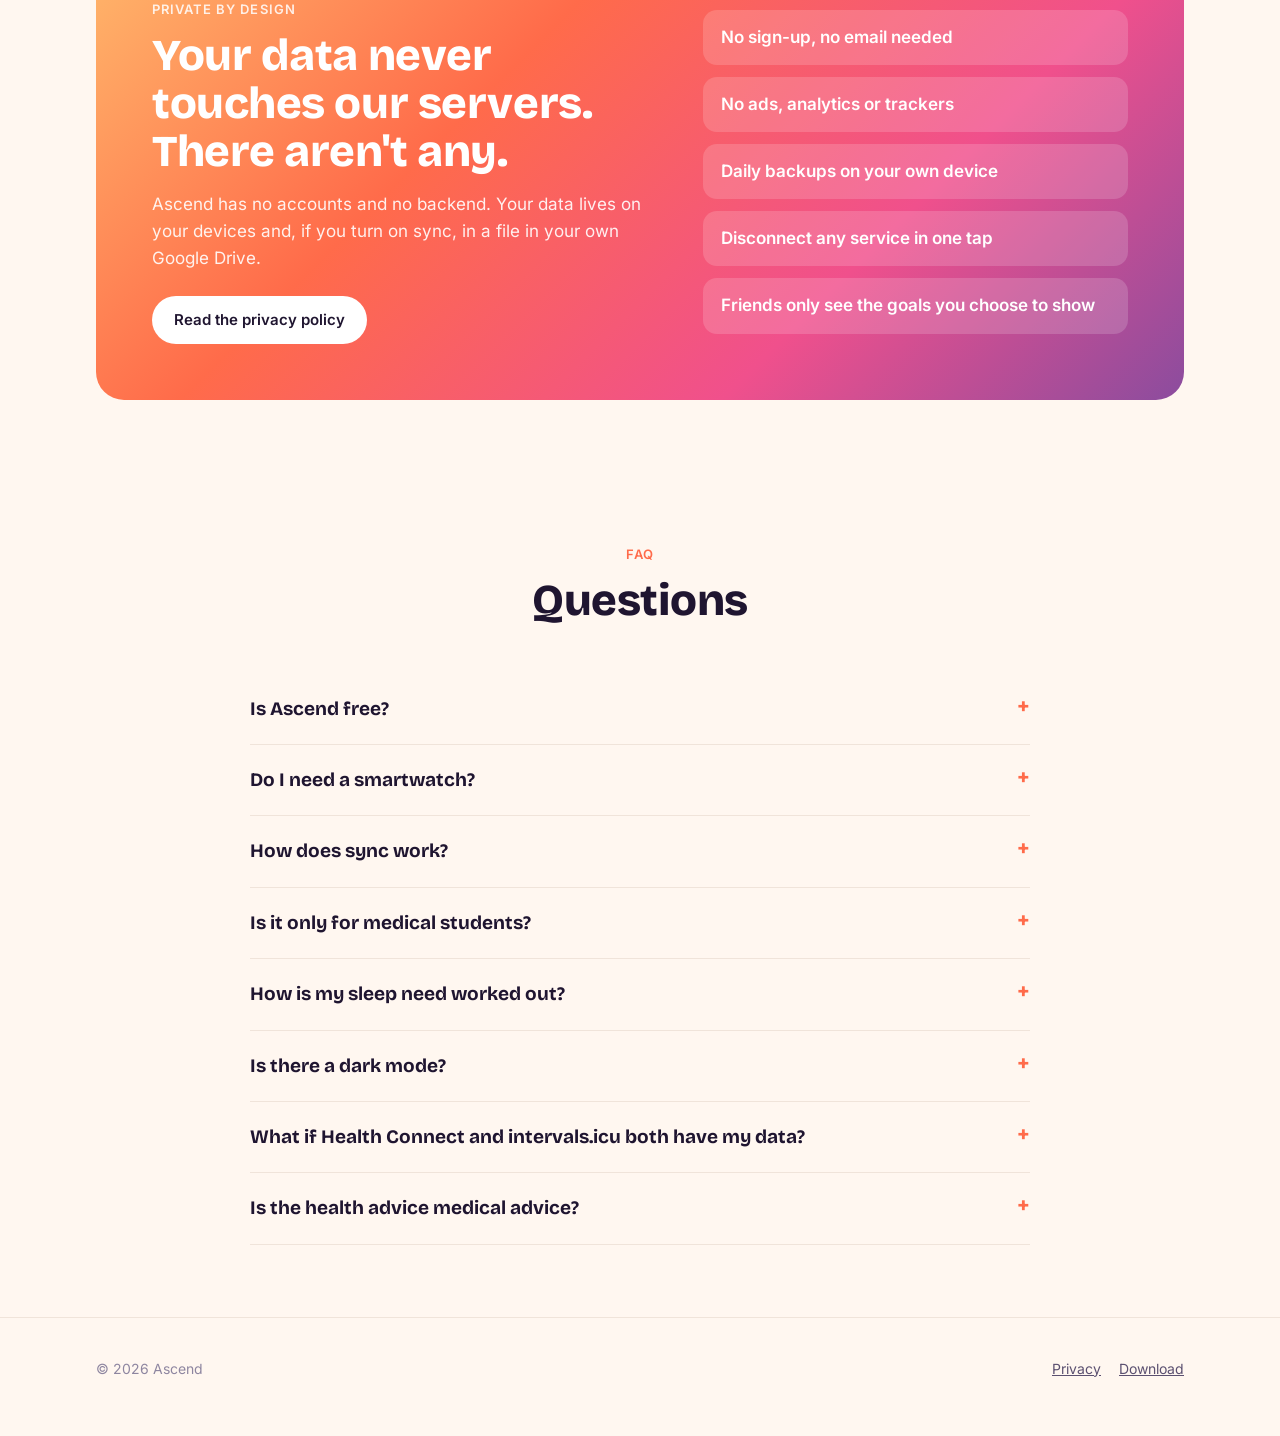
==== commit 7fd92d7a: "Ascend 1.9.6: phone lock, Chess.com fix Co-Authored-By: Claude Opus 5.5 <noreply@anthropic.com>" ====
--- a/site/index.html
+++ b/site/index.html
@@ -183,6 +183,7 @@
             <li>If-then reminders at the times you planned, not generic nudges</li>
             <li>Two reserve days a week, so one bad day doesn't break your streak</li>
             <li>A plain focus timer that logs hours to your goals</li>
+            <li>Phone lock during focus and at set times and places (Android). Calls always work</li>
           </ul>
         </div>
         <div class="shot"><div class="bar"><i></i><i></i><i></i></div><img src="img/01-today.png" alt="Today screen with targets, focus timer and recovery" loading="lazy" width="1366" height="768"></div>
@@ -293,14 +294,14 @@
         <div class="card">
           <h3>Windows</h3>
           <p>The full app, with Anki, reminders and the focus timer in the system tray.</p>
-          <a class="btn primary" href="download/Ascend-Setup-1.9.5.exe" download>Download for Windows</a>
-          <small>Version 1.9.5 · 88 MB · Windows 10 or 11. Windows may warn that the installer is from an unknown publisher: choose More info, then Run anyway.</small>
+          <a class="btn primary" href="download/Ascend-Setup-1.9.6.exe" download>Download for Windows</a>
+          <small>Version 1.9.6 · 88 MB · Windows 10 or 11. Windows may warn that the installer is from an unknown publisher: choose More info, then Run anyway.</small>
         </div>
         <div class="card">
           <h3>Android</h3>
           <p>Adds Health Connect, so sleep, workouts, steps and meals arrive on their own.</p>
-          <a class="btn primary" href="download/Ascend-android-23.apk" download>Download for Android</a>
-          <small>Version 1.9.5 · 5 MB · Android 8 or newer (Health Connect needs Android 9 or newer). Open the file on your phone and allow your browser to install apps when asked. Not on Google Play yet.</small>
+          <a class="btn primary" href="download/Ascend-android-24.apk" download>Download for Android</a>
+          <small>Version 1.9.6 · 5 MB · Android 8 or newer (Health Connect needs Android 9 or newer). Open the file on your phone and allow your browser to install apps when asked. Not on Google Play yet.</small>
         </div>
       </div>
     </div>
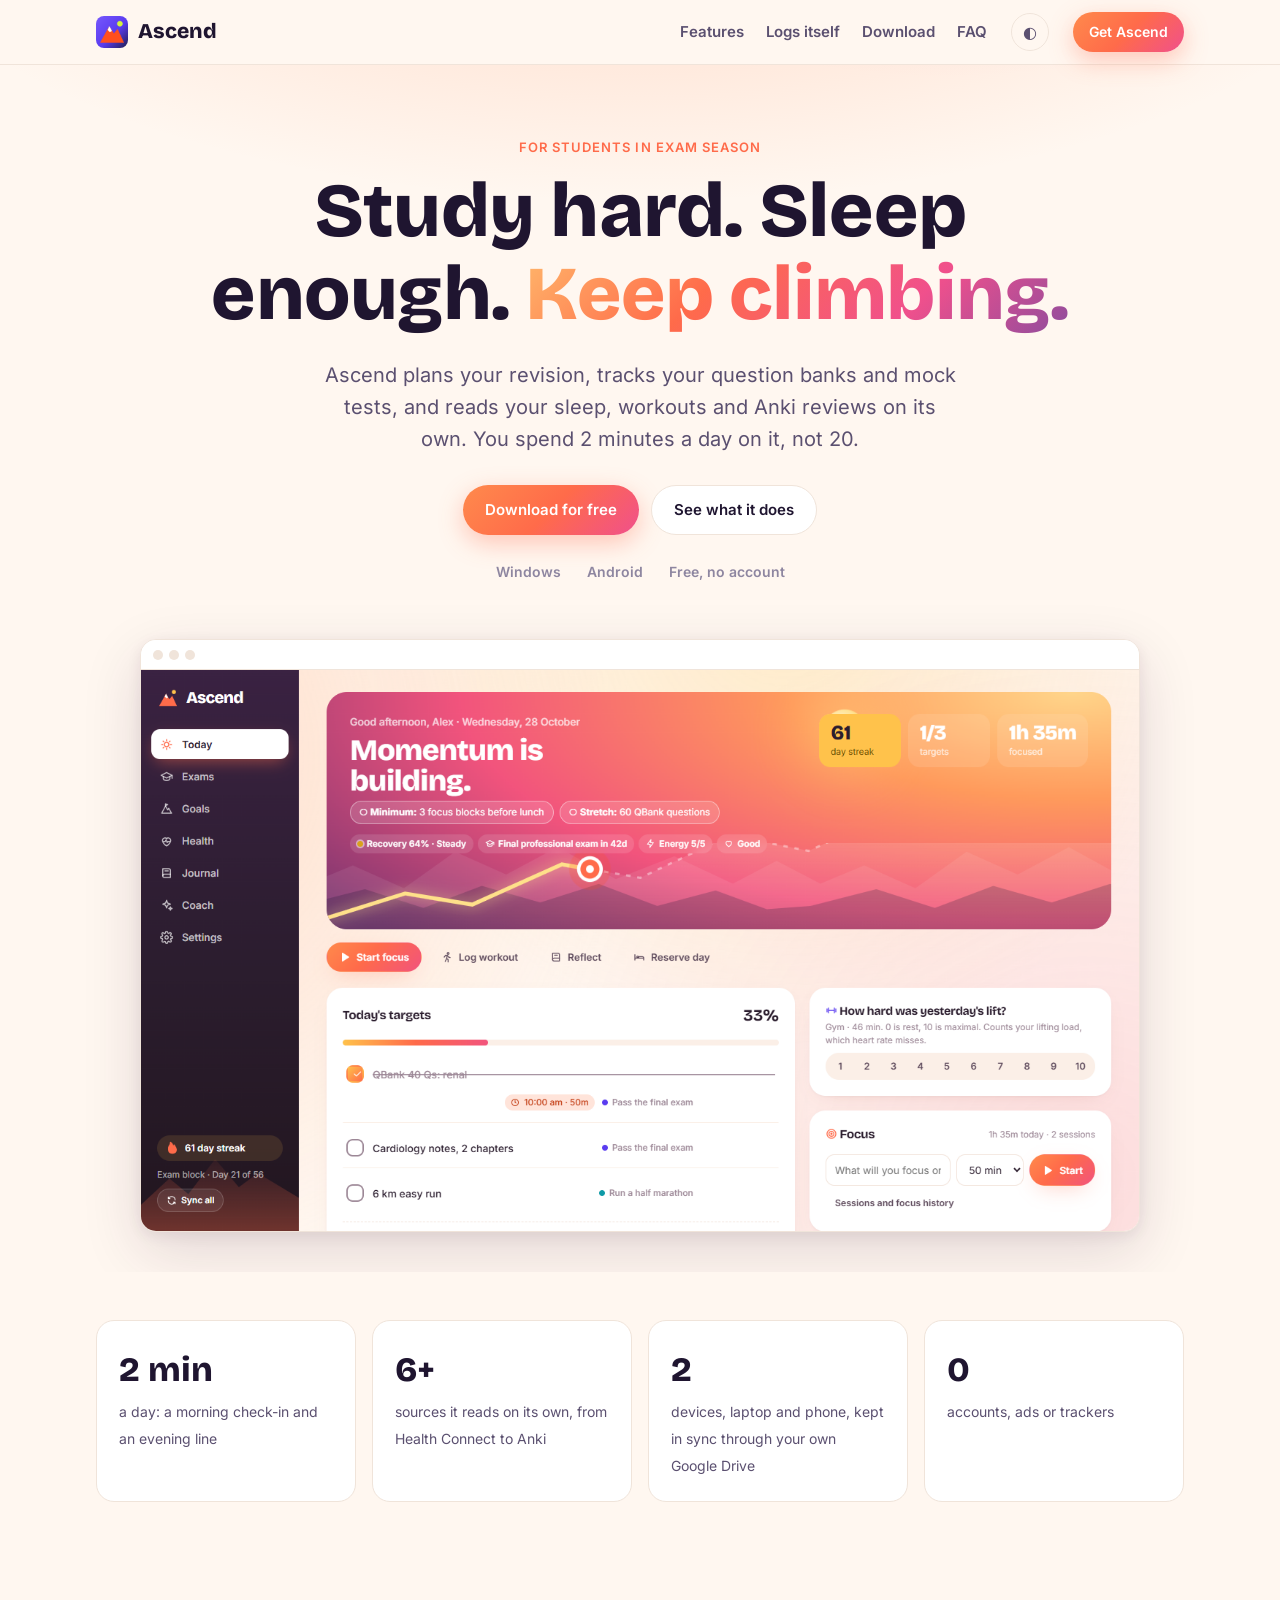
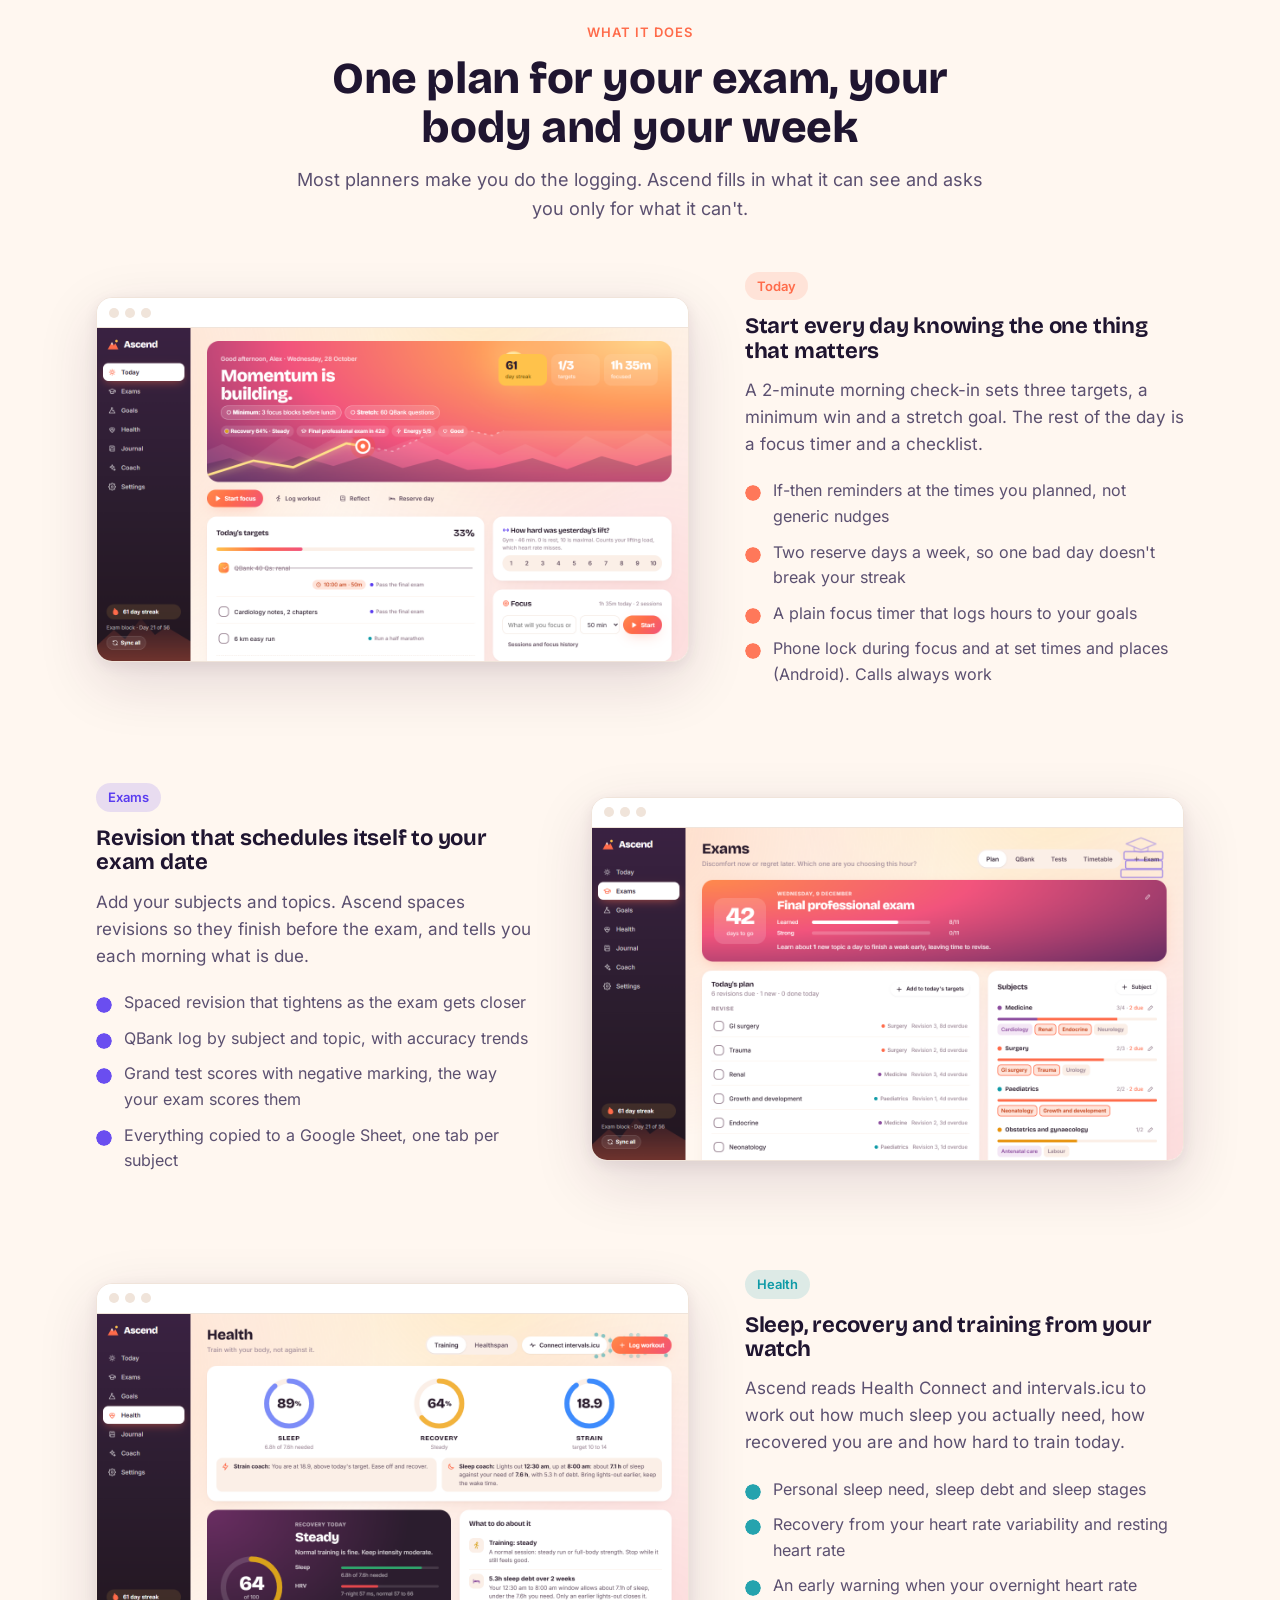
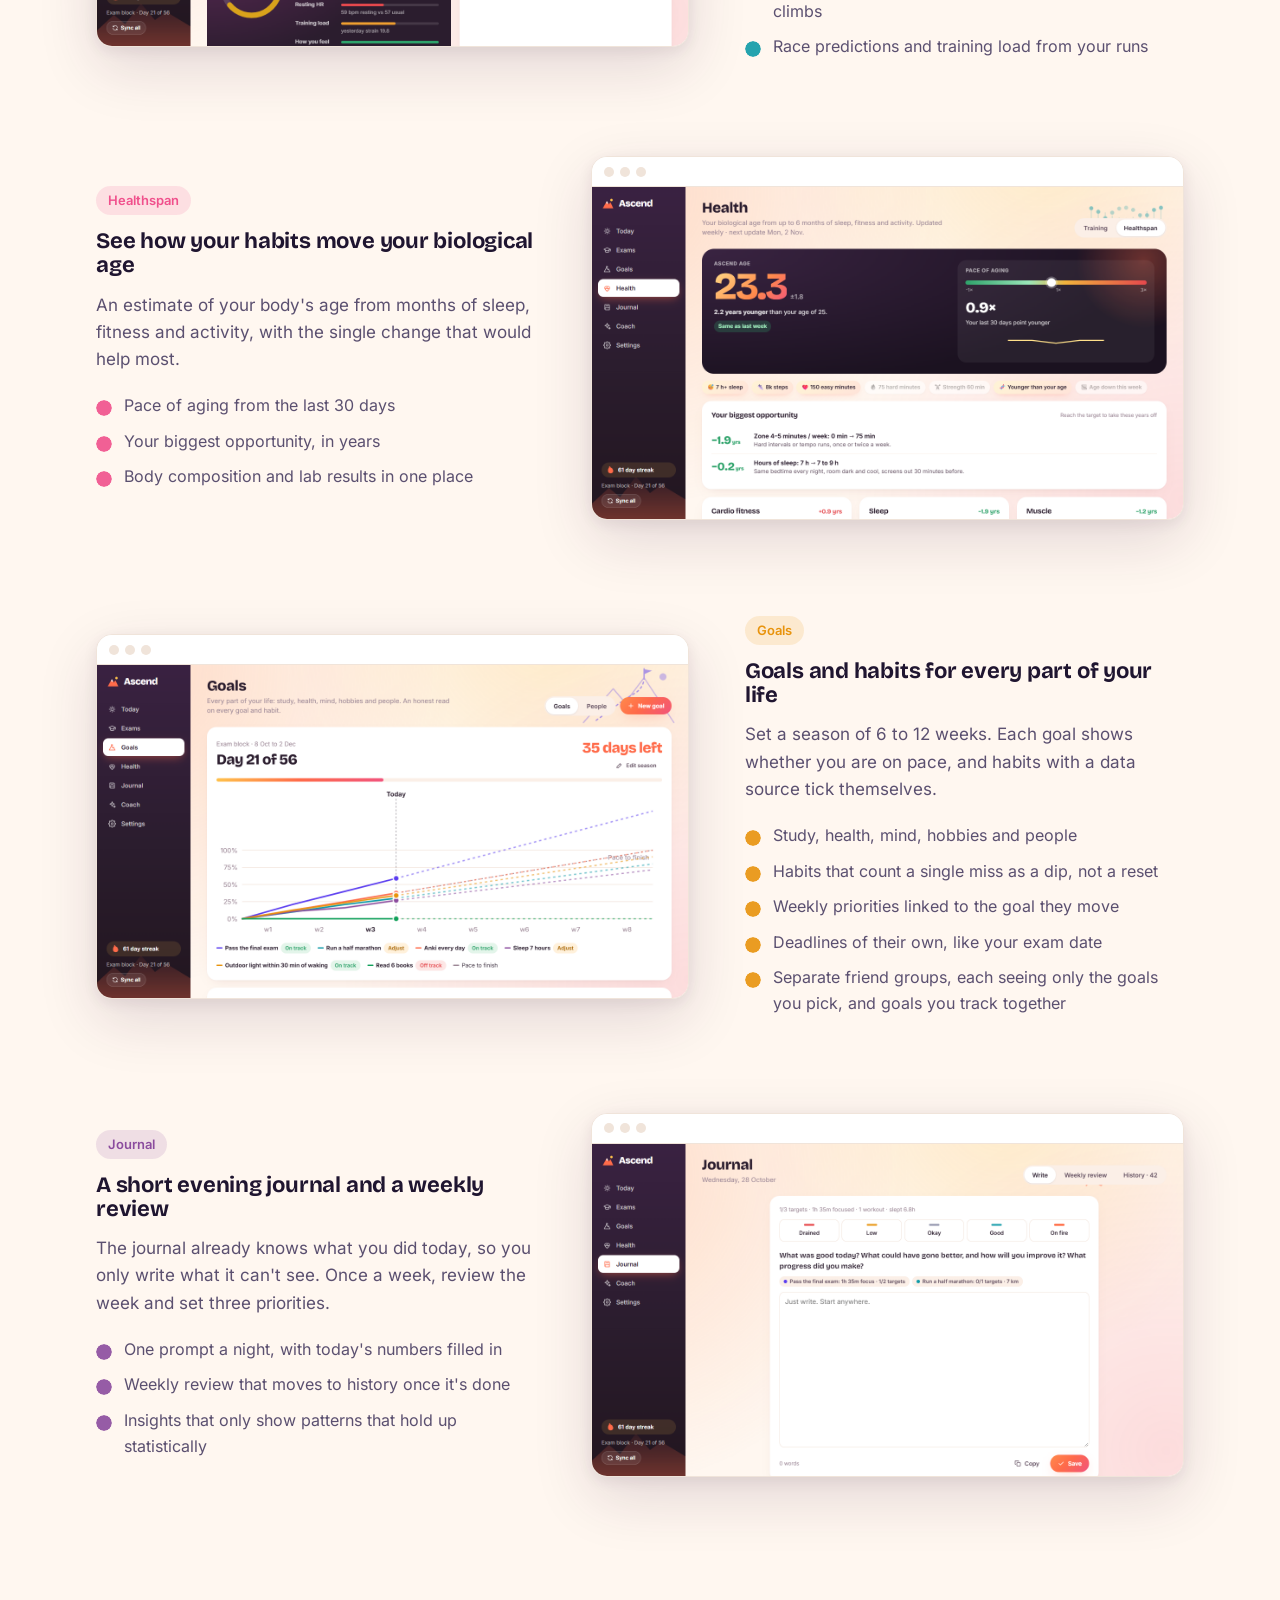
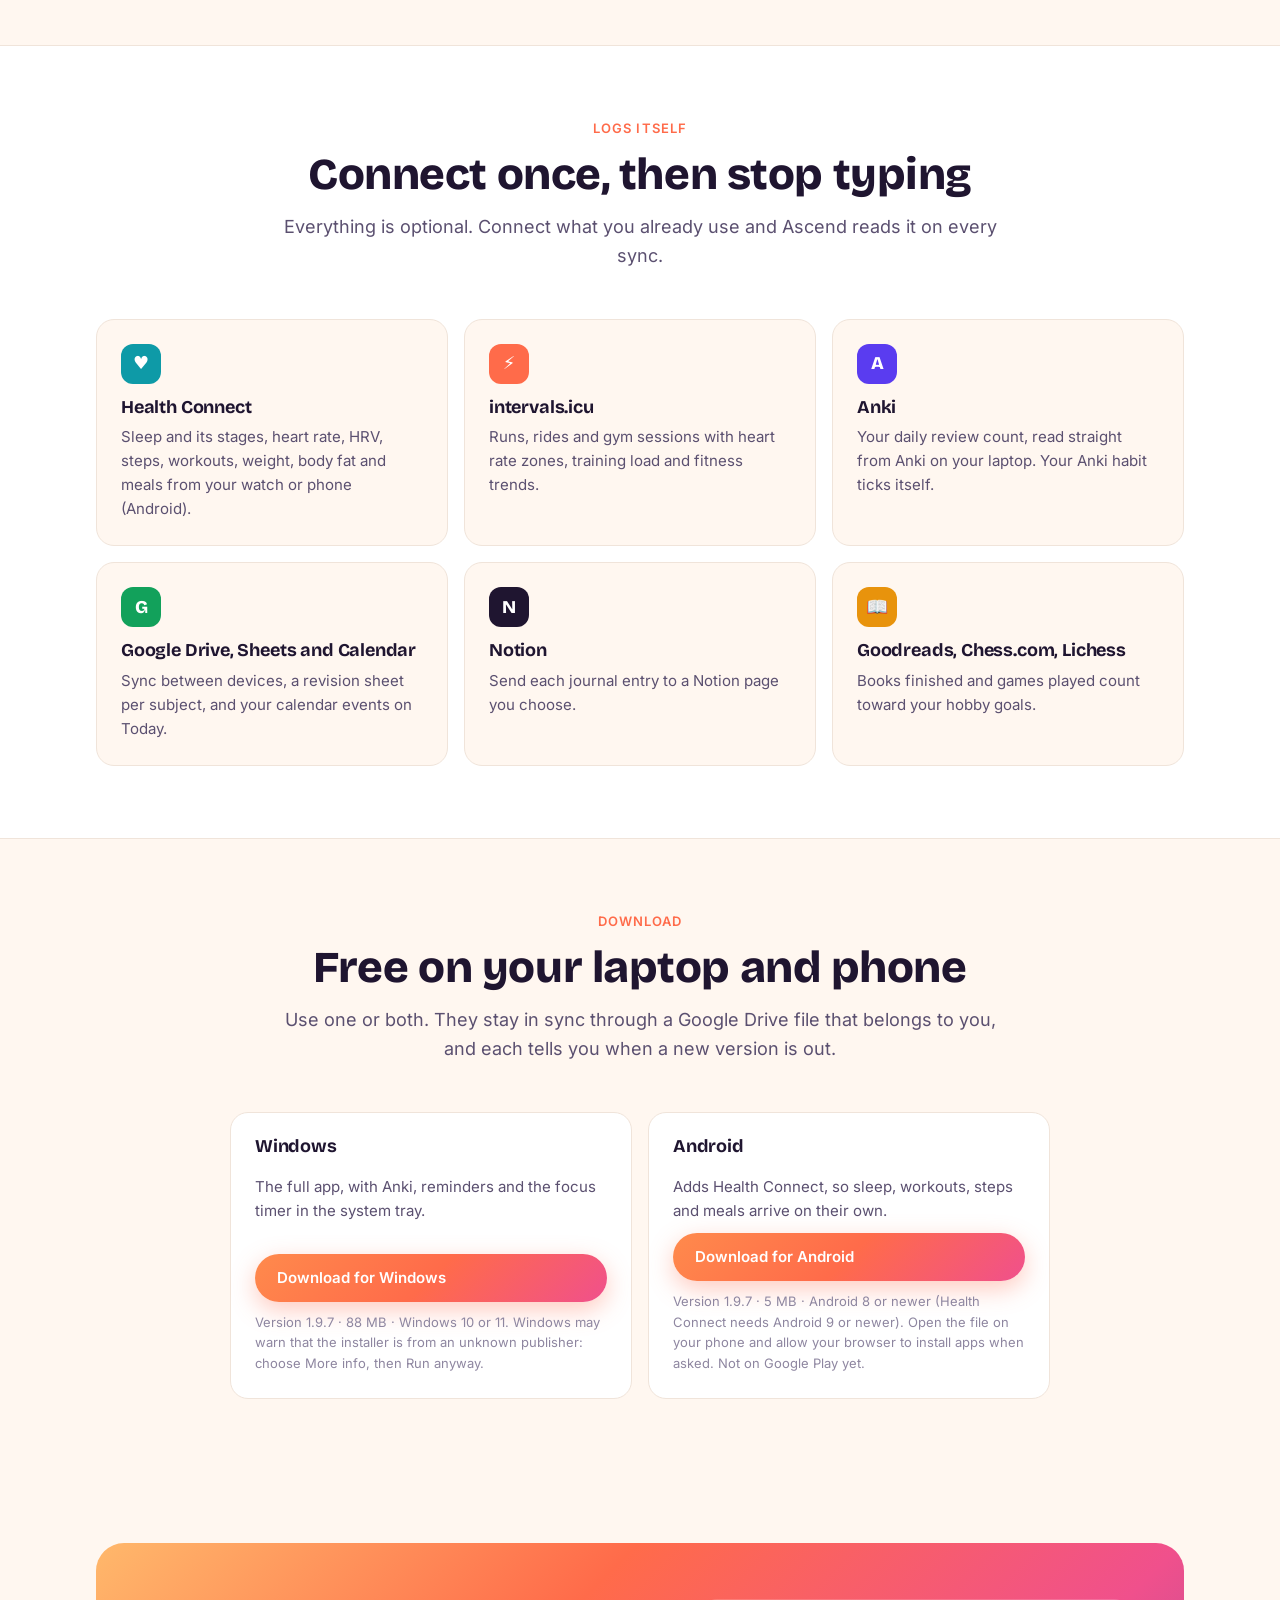
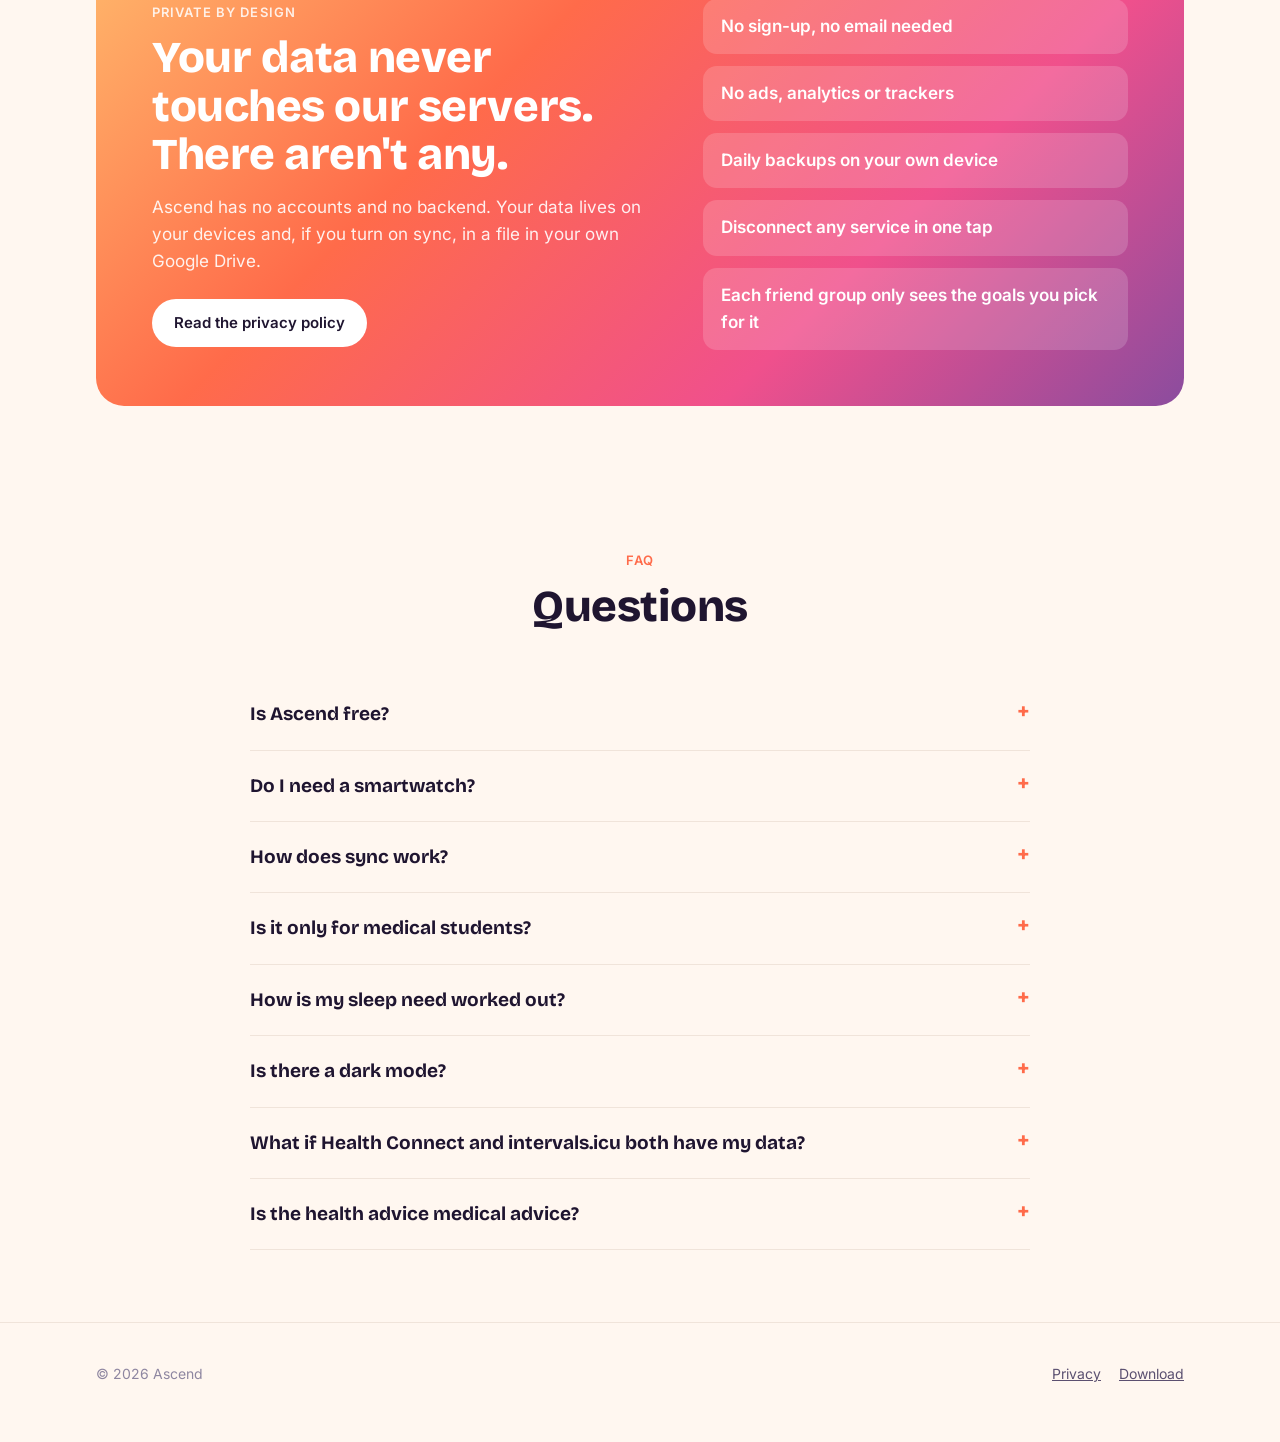
==== commit 5eaf2000: "Ascend 1.9.7: friend groups Co-Authored-By: Claude Opus 5.5 <noreply@anthropic.com>" ====
--- a/site/index.html
+++ b/site/index.html
@@ -243,7 +243,7 @@
             <li>Habits that count a single miss as a dip, not a reset</li>
             <li>Weekly priorities linked to the goal they move</li>
             <li>Deadlines of their own, like your exam date</li>
-            <li>Friends see the goals you choose, and you can track one together</li>
+            <li>Separate friend groups, each seeing only the goals you pick, and goals you track together</li>
           </ul>
         </div>
         <div class="shot"><div class="bar"><i></i><i></i><i></i></div><img src="img/03-goals.png" alt="Goals screen with a season chart of six goals against the pace line" loading="lazy" width="1366" height="768"></div>
@@ -294,14 +294,14 @@
         <div class="card">
           <h3>Windows</h3>
           <p>The full app, with Anki, reminders and the focus timer in the system tray.</p>
-          <a class="btn primary" href="download/Ascend-Setup-1.9.6.exe" download>Download for Windows</a>
-          <small>Version 1.9.6 · 88 MB · Windows 10 or 11. Windows may warn that the installer is from an unknown publisher: choose More info, then Run anyway.</small>
+          <a class="btn primary" href="download/Ascend-Setup-1.9.7.exe" download>Download for Windows</a>
+          <small>Version 1.9.7 · 88 MB · Windows 10 or 11. Windows may warn that the installer is from an unknown publisher: choose More info, then Run anyway.</small>
         </div>
         <div class="card">
           <h3>Android</h3>
           <p>Adds Health Connect, so sleep, workouts, steps and meals arrive on their own.</p>
-          <a class="btn primary" href="download/Ascend-android-24.apk" download>Download for Android</a>
-          <small>Version 1.9.6 · 5 MB · Android 8 or newer (Health Connect needs Android 9 or newer). Open the file on your phone and allow your browser to install apps when asked. Not on Google Play yet.</small>
+          <a class="btn primary" href="download/Ascend-android-25.apk" download>Download for Android</a>
+          <small>Version 1.9.7 · 5 MB · Android 8 or newer (Health Connect needs Android 9 or newer). Open the file on your phone and allow your browser to install apps when asked. Not on Google Play yet.</small>
         </div>
       </div>
     </div>
@@ -321,7 +321,7 @@
           <li>No ads, analytics or trackers</li>
           <li>Daily backups on your own device</li>
           <li>Disconnect any service in one tap</li>
-          <li>Friends only see the goals you choose to show</li>
+          <li>Each friend group only sees the goals you pick for it</li>
         </ul>
       </div>
     </div>
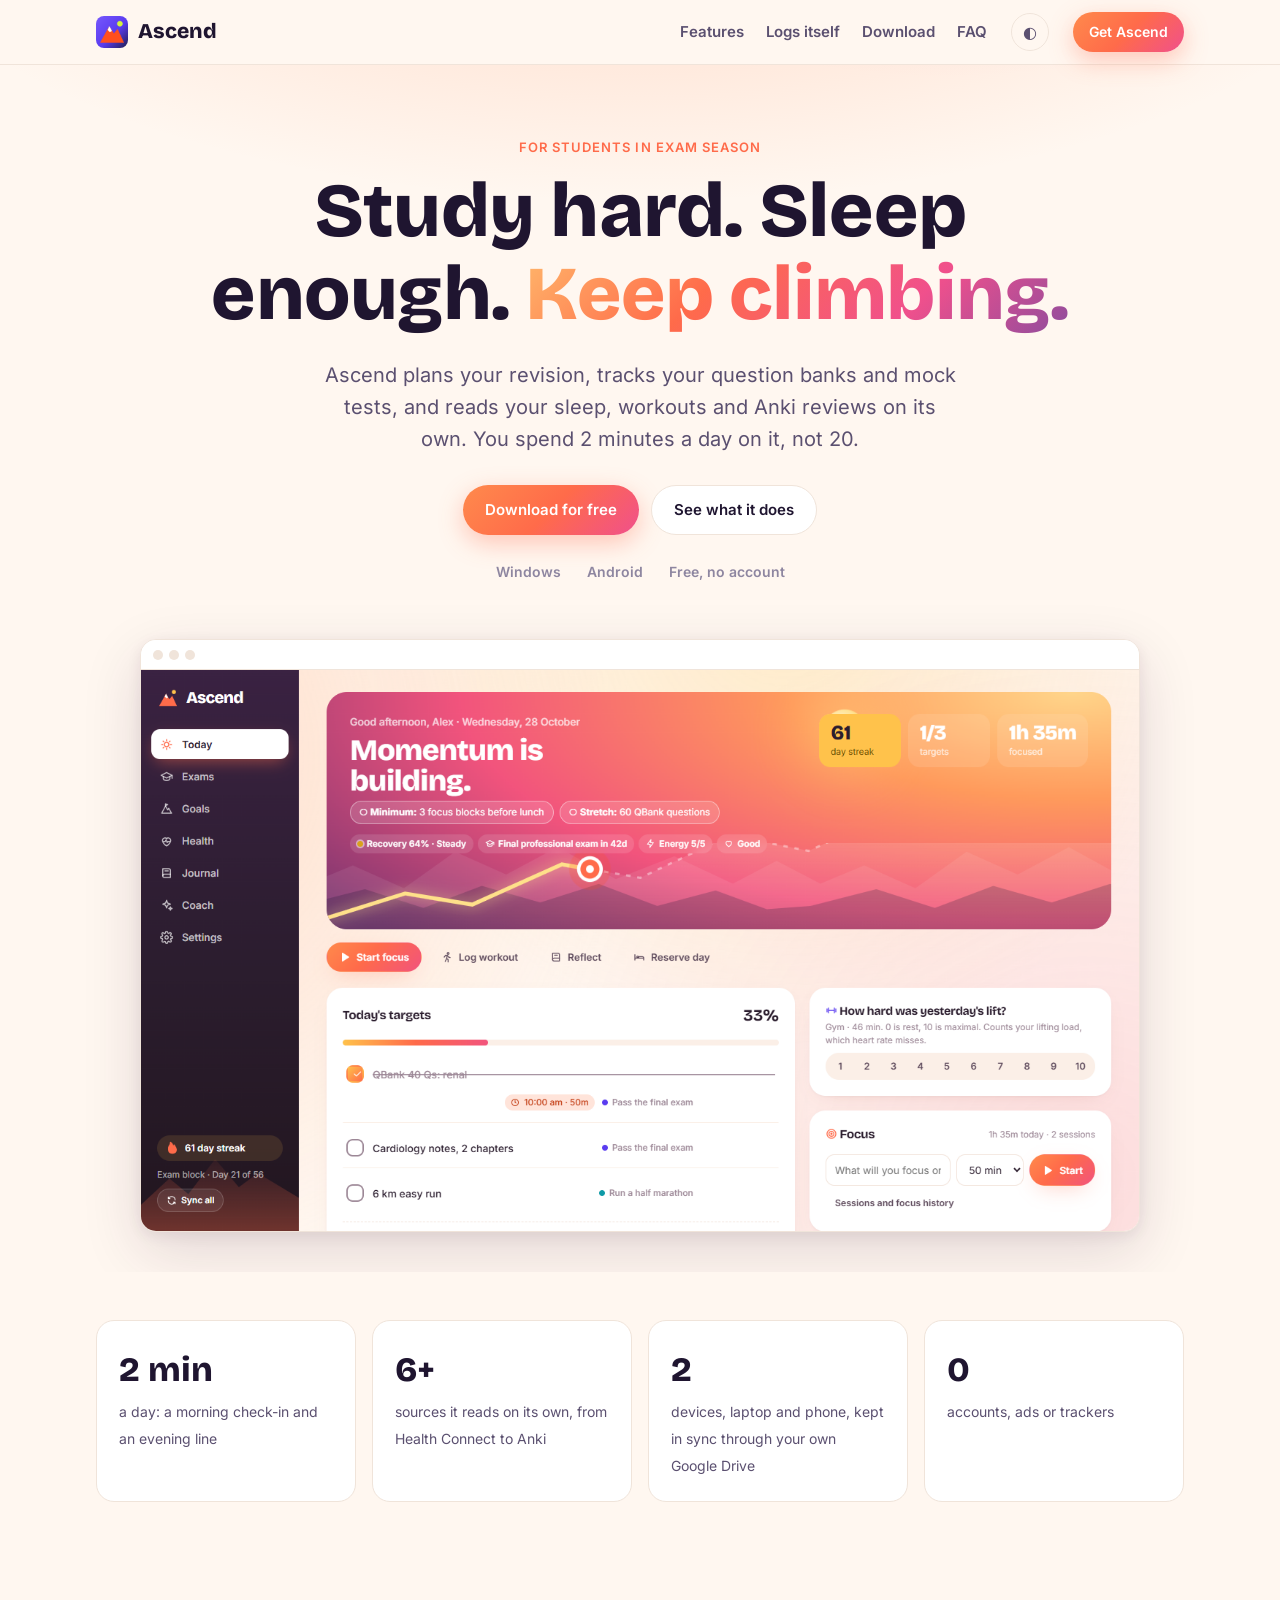
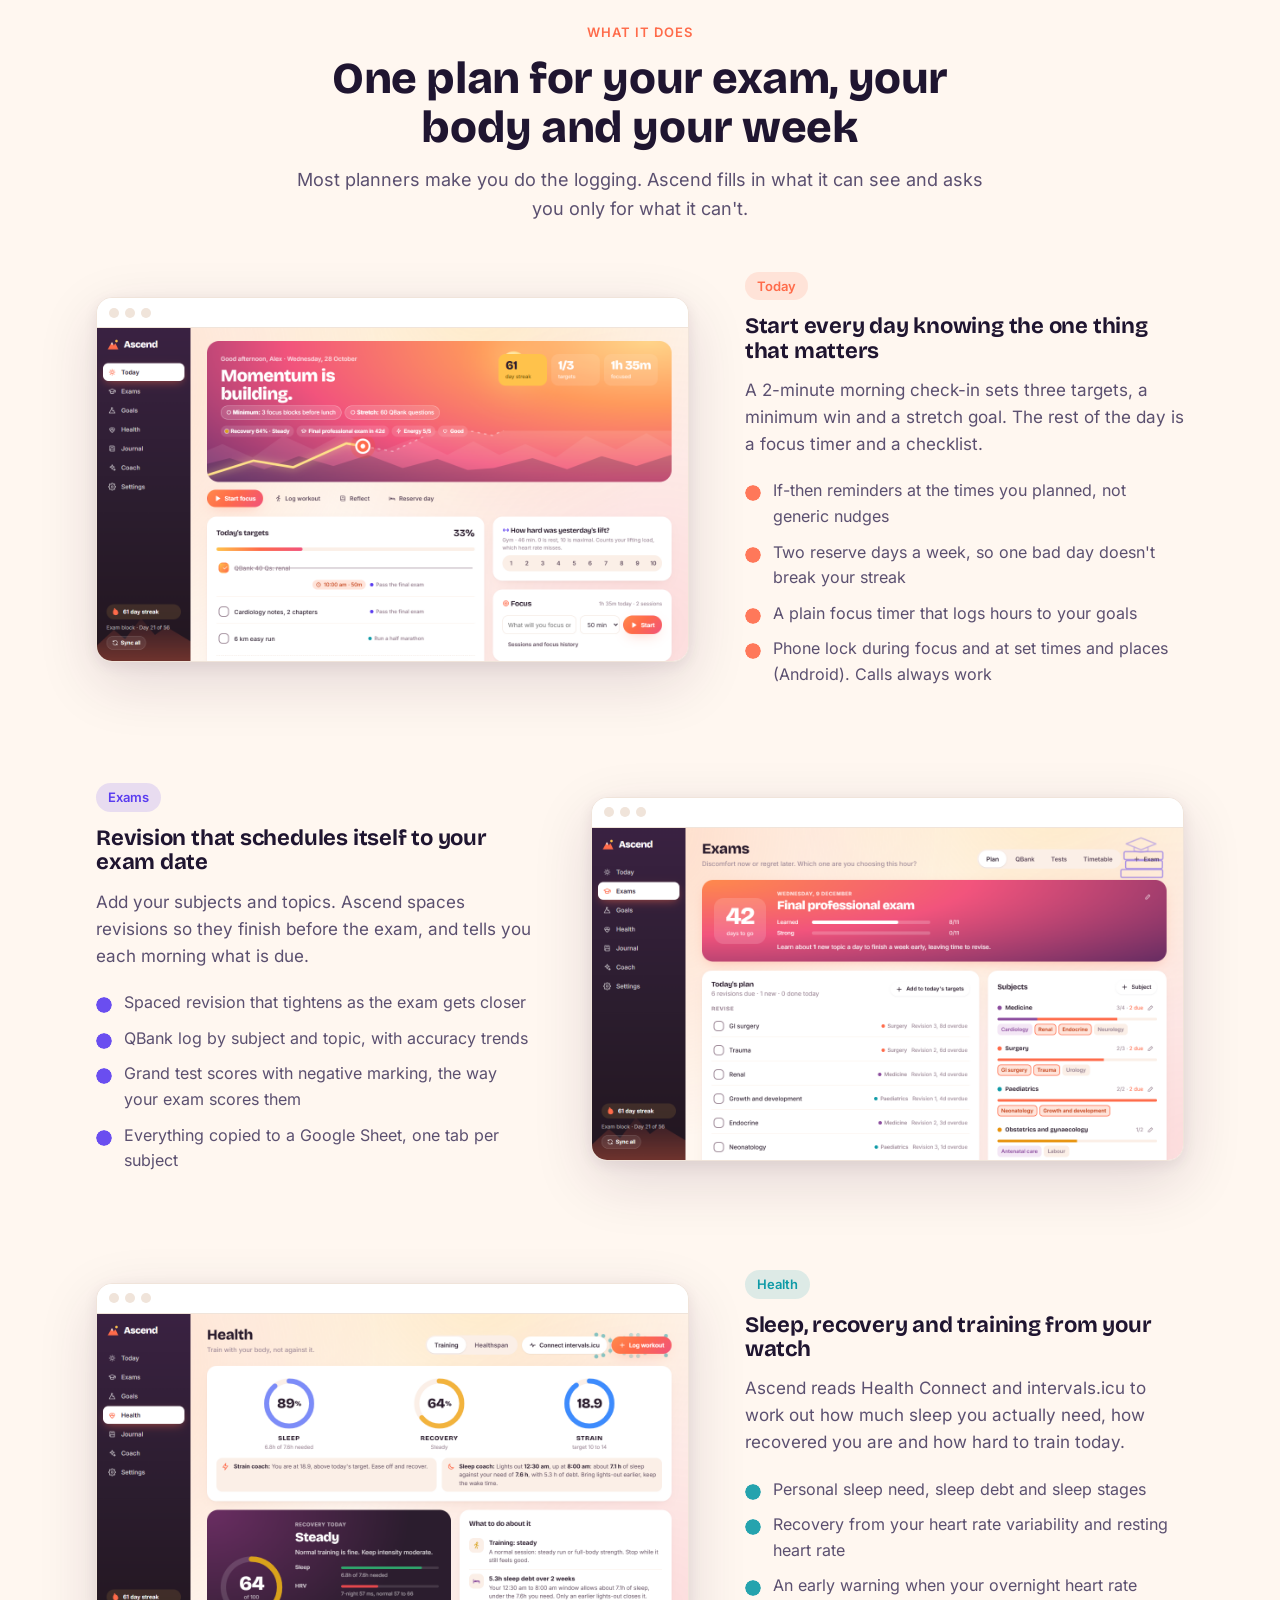
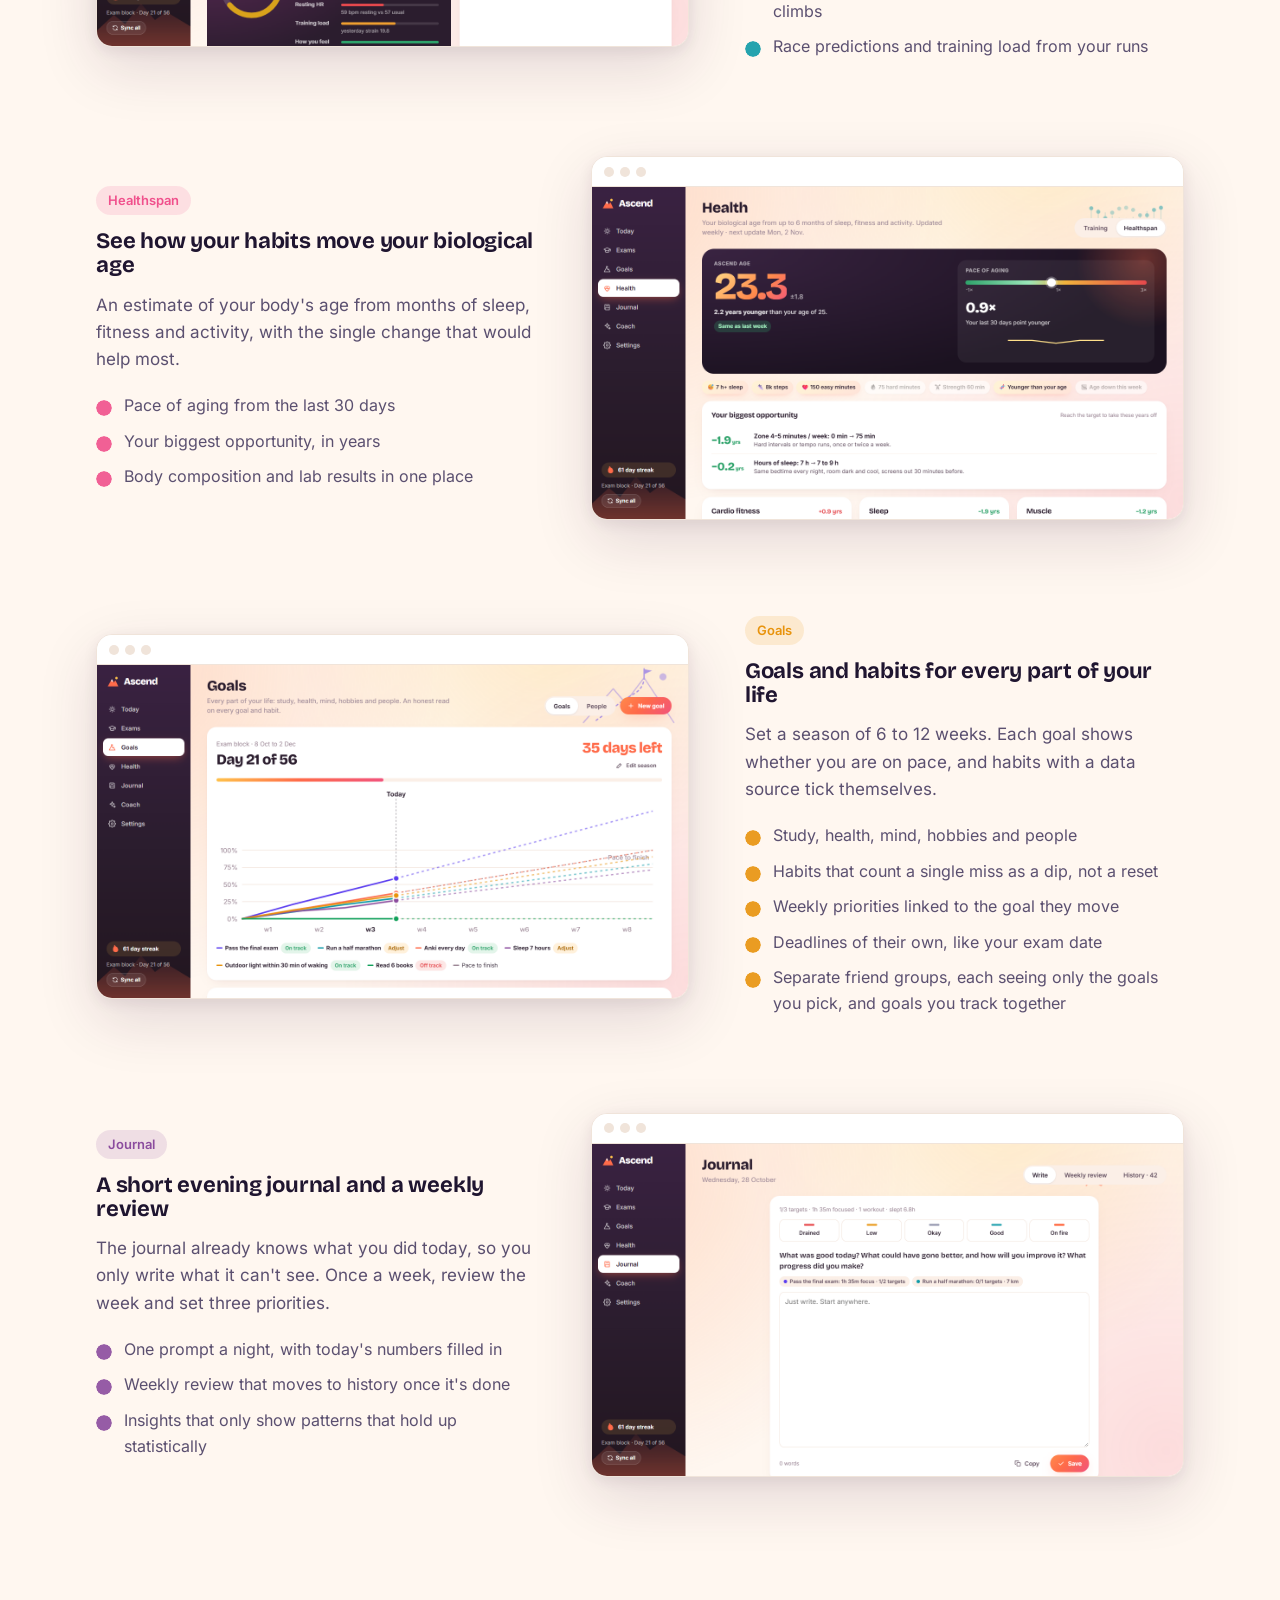
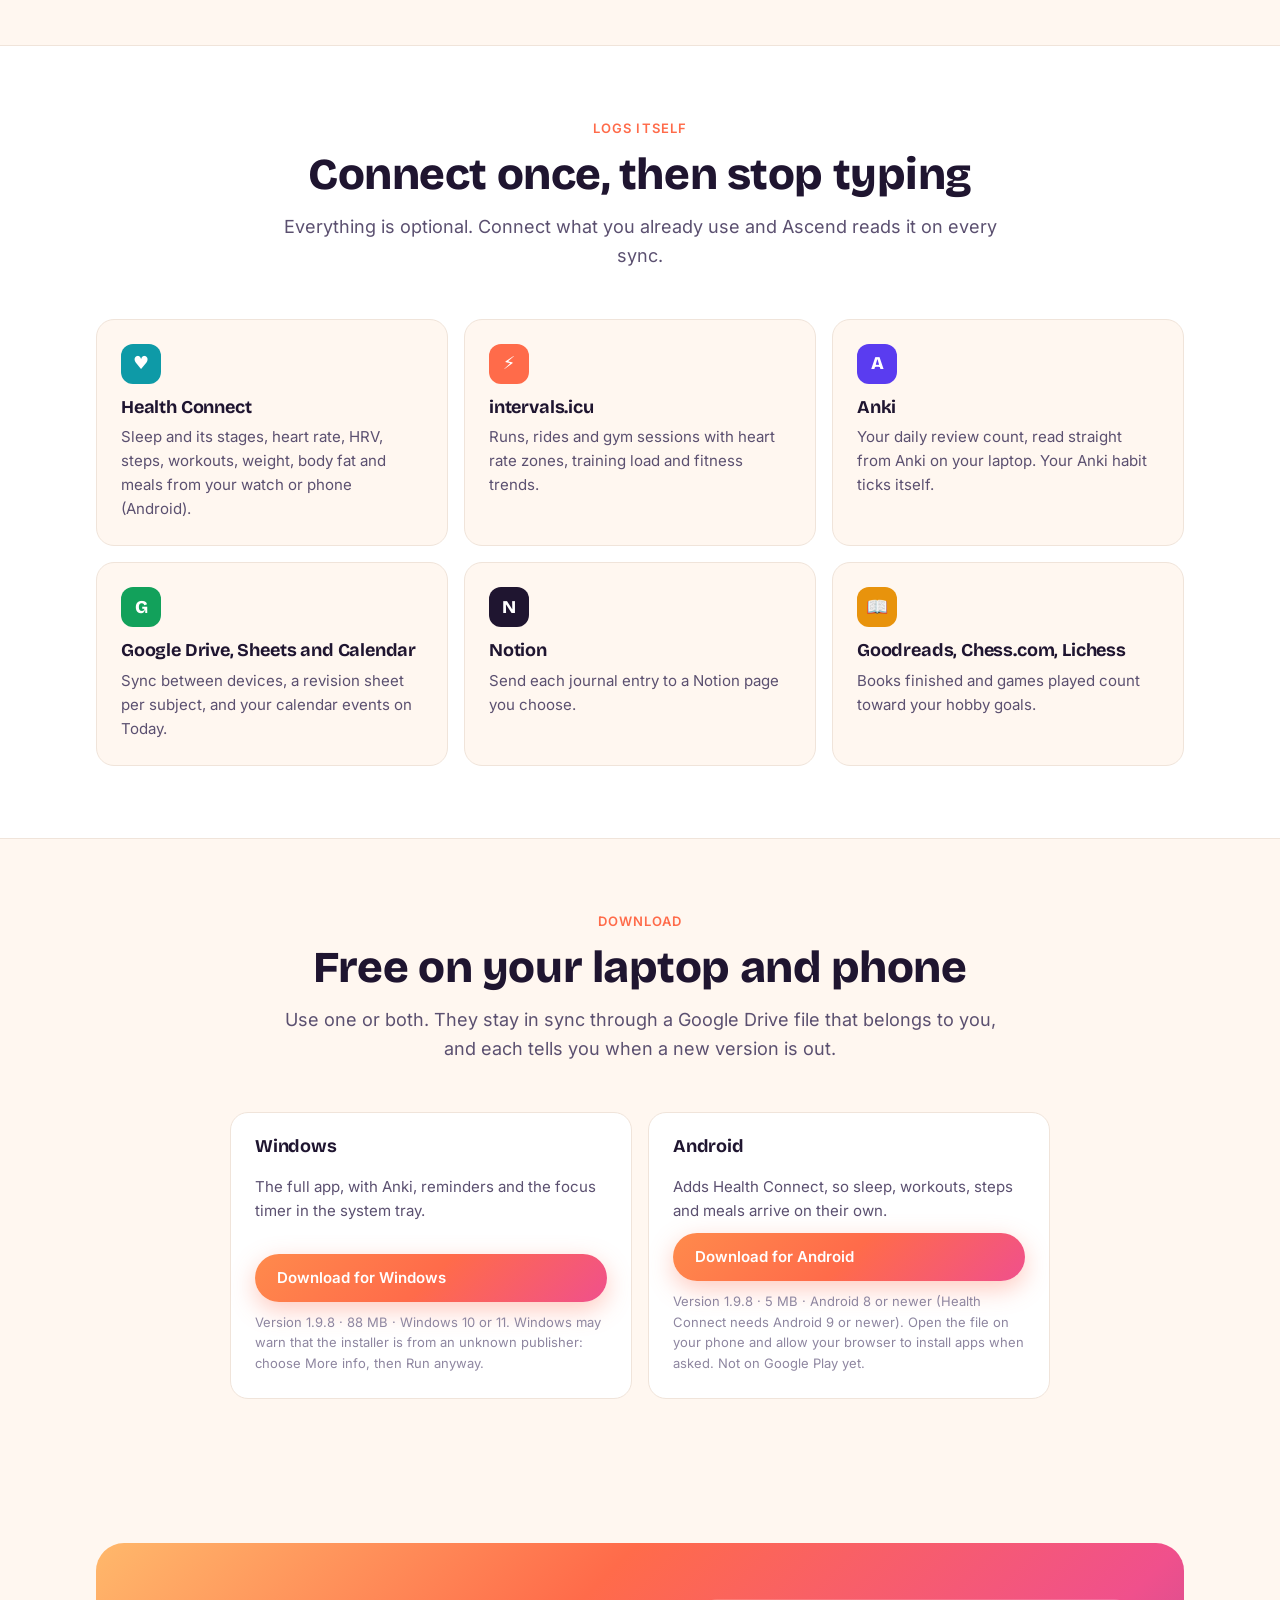
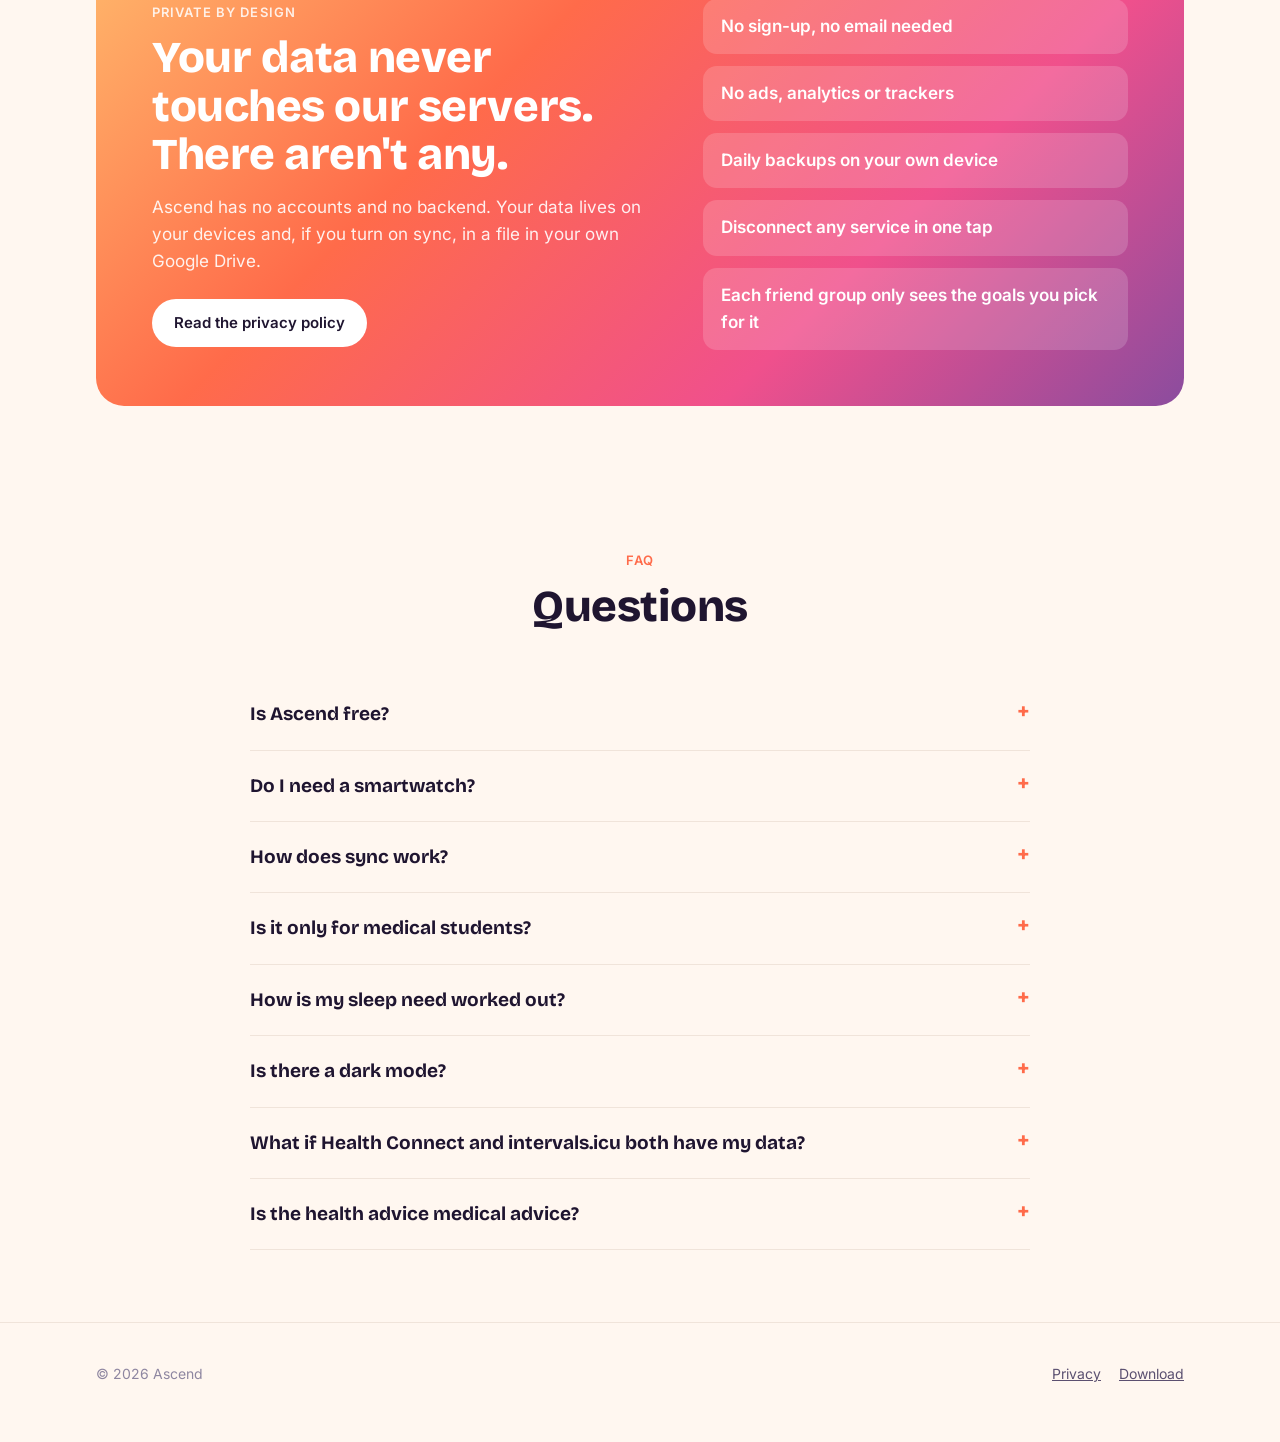
==== commit 1bec0d14: "Ascend 1.9.8: security fixes Co-Authored-By: Claude Opus 5.5 <noreply@anthropic.com>" ====
--- a/site/index.html
+++ b/site/index.html
@@ -294,14 +294,14 @@
         <div class="card">
           <h3>Windows</h3>
           <p>The full app, with Anki, reminders and the focus timer in the system tray.</p>
-          <a class="btn primary" href="download/Ascend-Setup-1.9.7.exe" download>Download for Windows</a>
-          <small>Version 1.9.7 · 88 MB · Windows 10 or 11. Windows may warn that the installer is from an unknown publisher: choose More info, then Run anyway.</small>
+          <a class="btn primary" href="download/Ascend-Setup-1.9.8.exe" download>Download for Windows</a>
+          <small>Version 1.9.8 · 88 MB · Windows 10 or 11. Windows may warn that the installer is from an unknown publisher: choose More info, then Run anyway.</small>
         </div>
         <div class="card">
           <h3>Android</h3>
           <p>Adds Health Connect, so sleep, workouts, steps and meals arrive on their own.</p>
-          <a class="btn primary" href="download/Ascend-android-25.apk" download>Download for Android</a>
-          <small>Version 1.9.7 · 5 MB · Android 8 or newer (Health Connect needs Android 9 or newer). Open the file on your phone and allow your browser to install apps when asked. Not on Google Play yet.</small>
+          <a class="btn primary" href="download/Ascend-android-26.apk" download>Download for Android</a>
+          <small>Version 1.9.8 · 5 MB · Android 8 or newer (Health Connect needs Android 9 or newer). Open the file on your phone and allow your browser to install apps when asked. Not on Google Play yet.</small>
         </div>
       </div>
     </div>
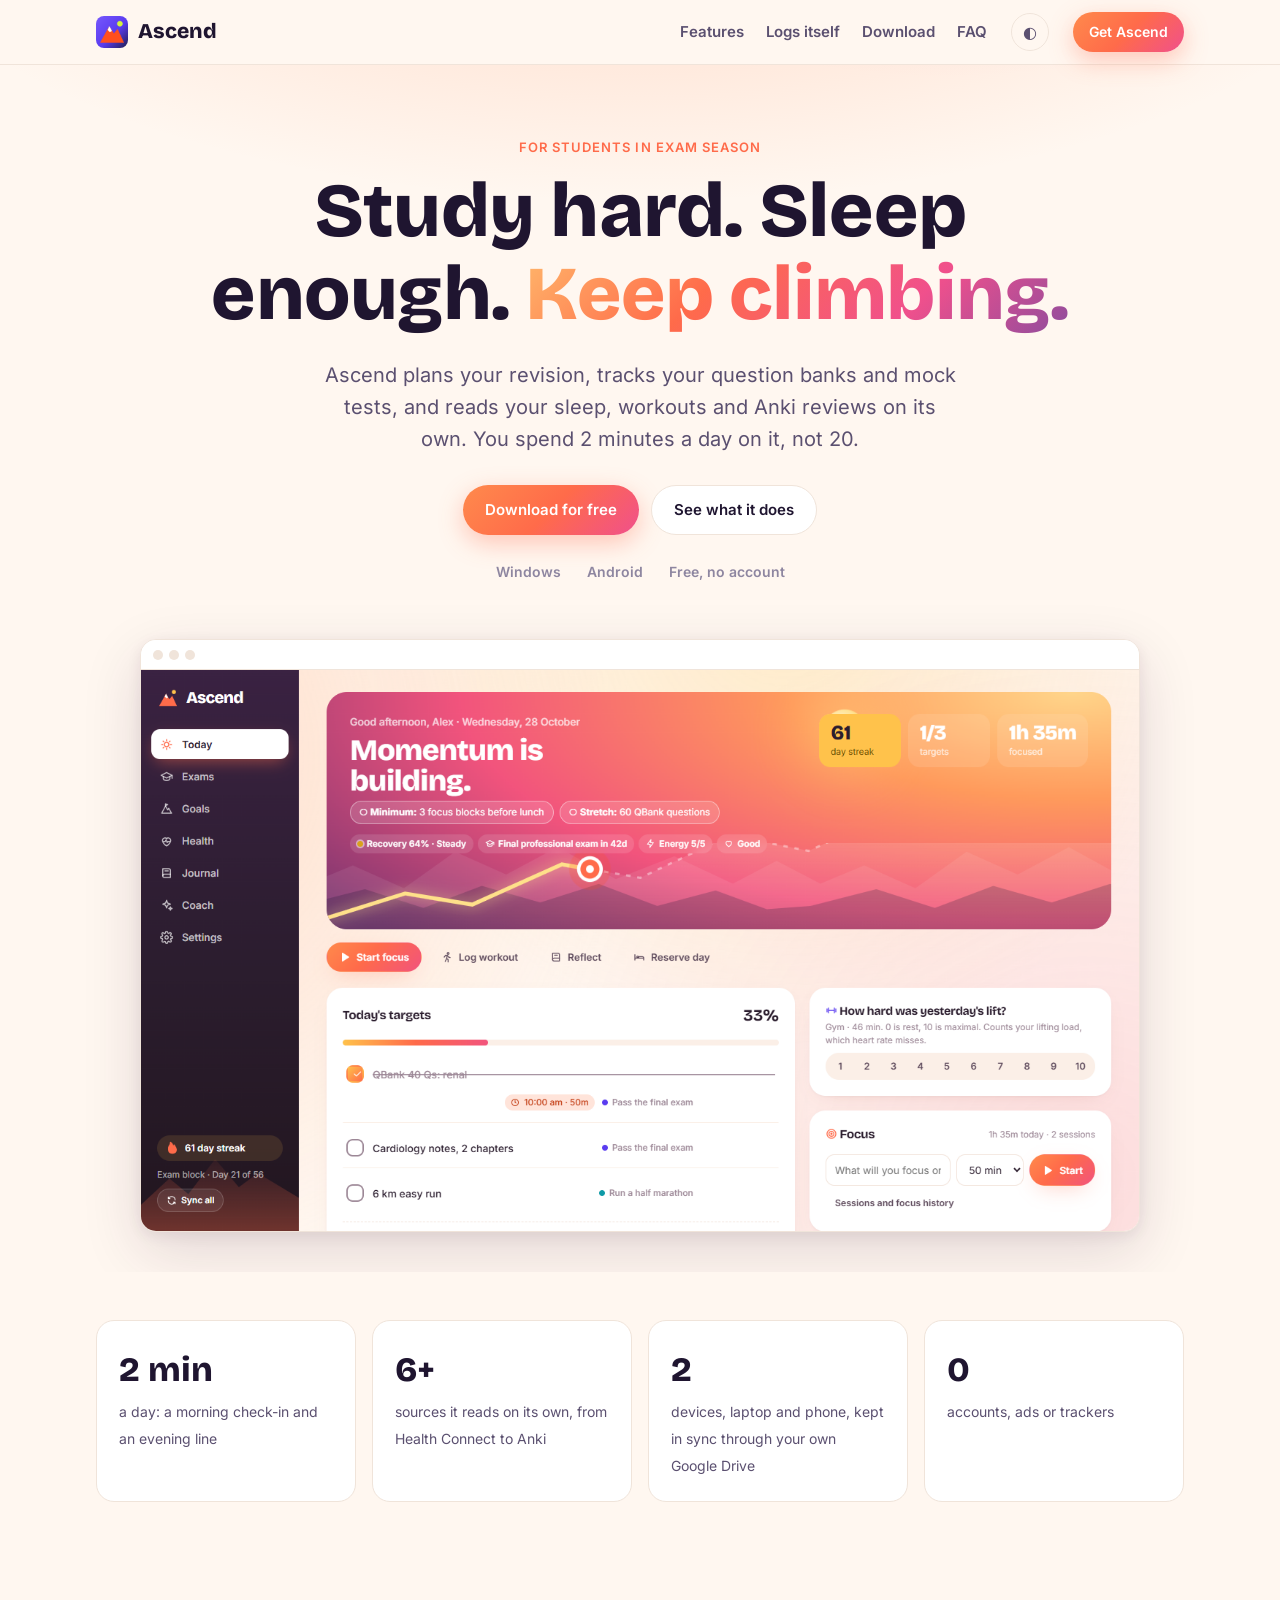
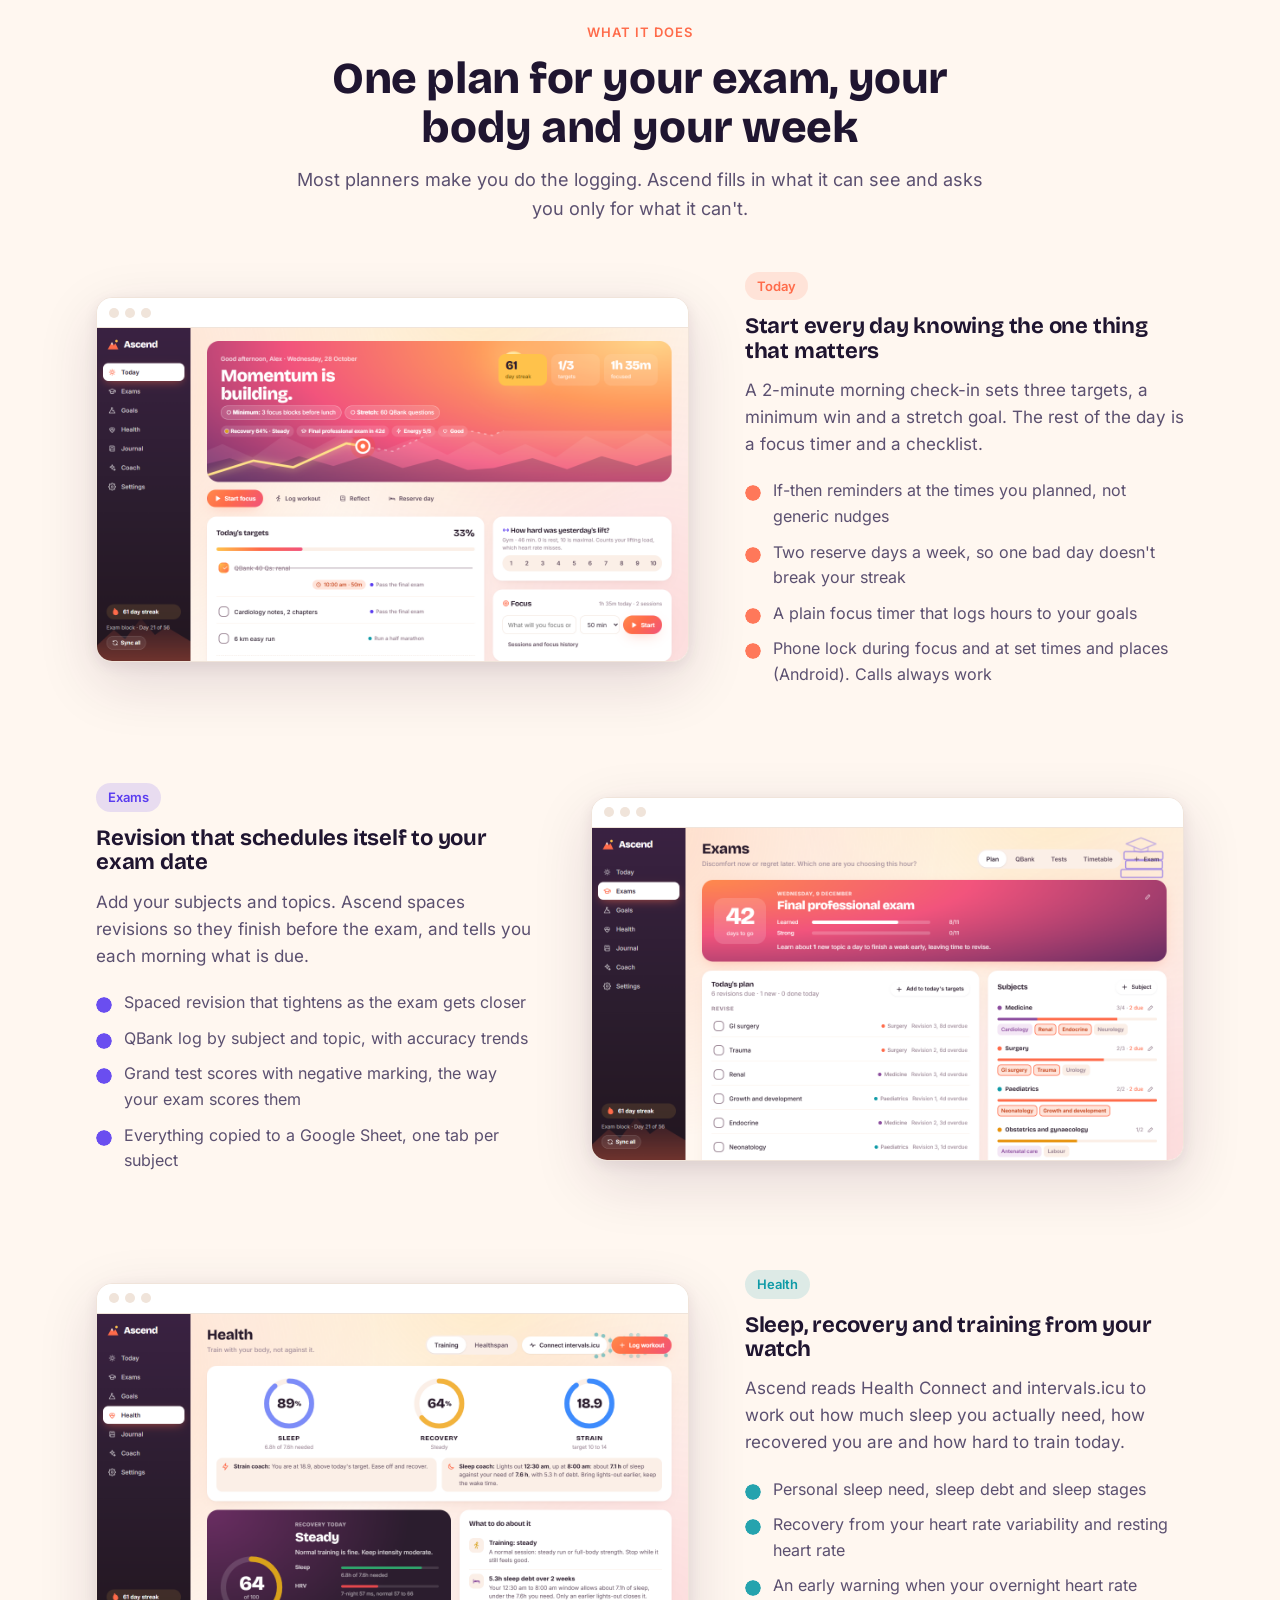
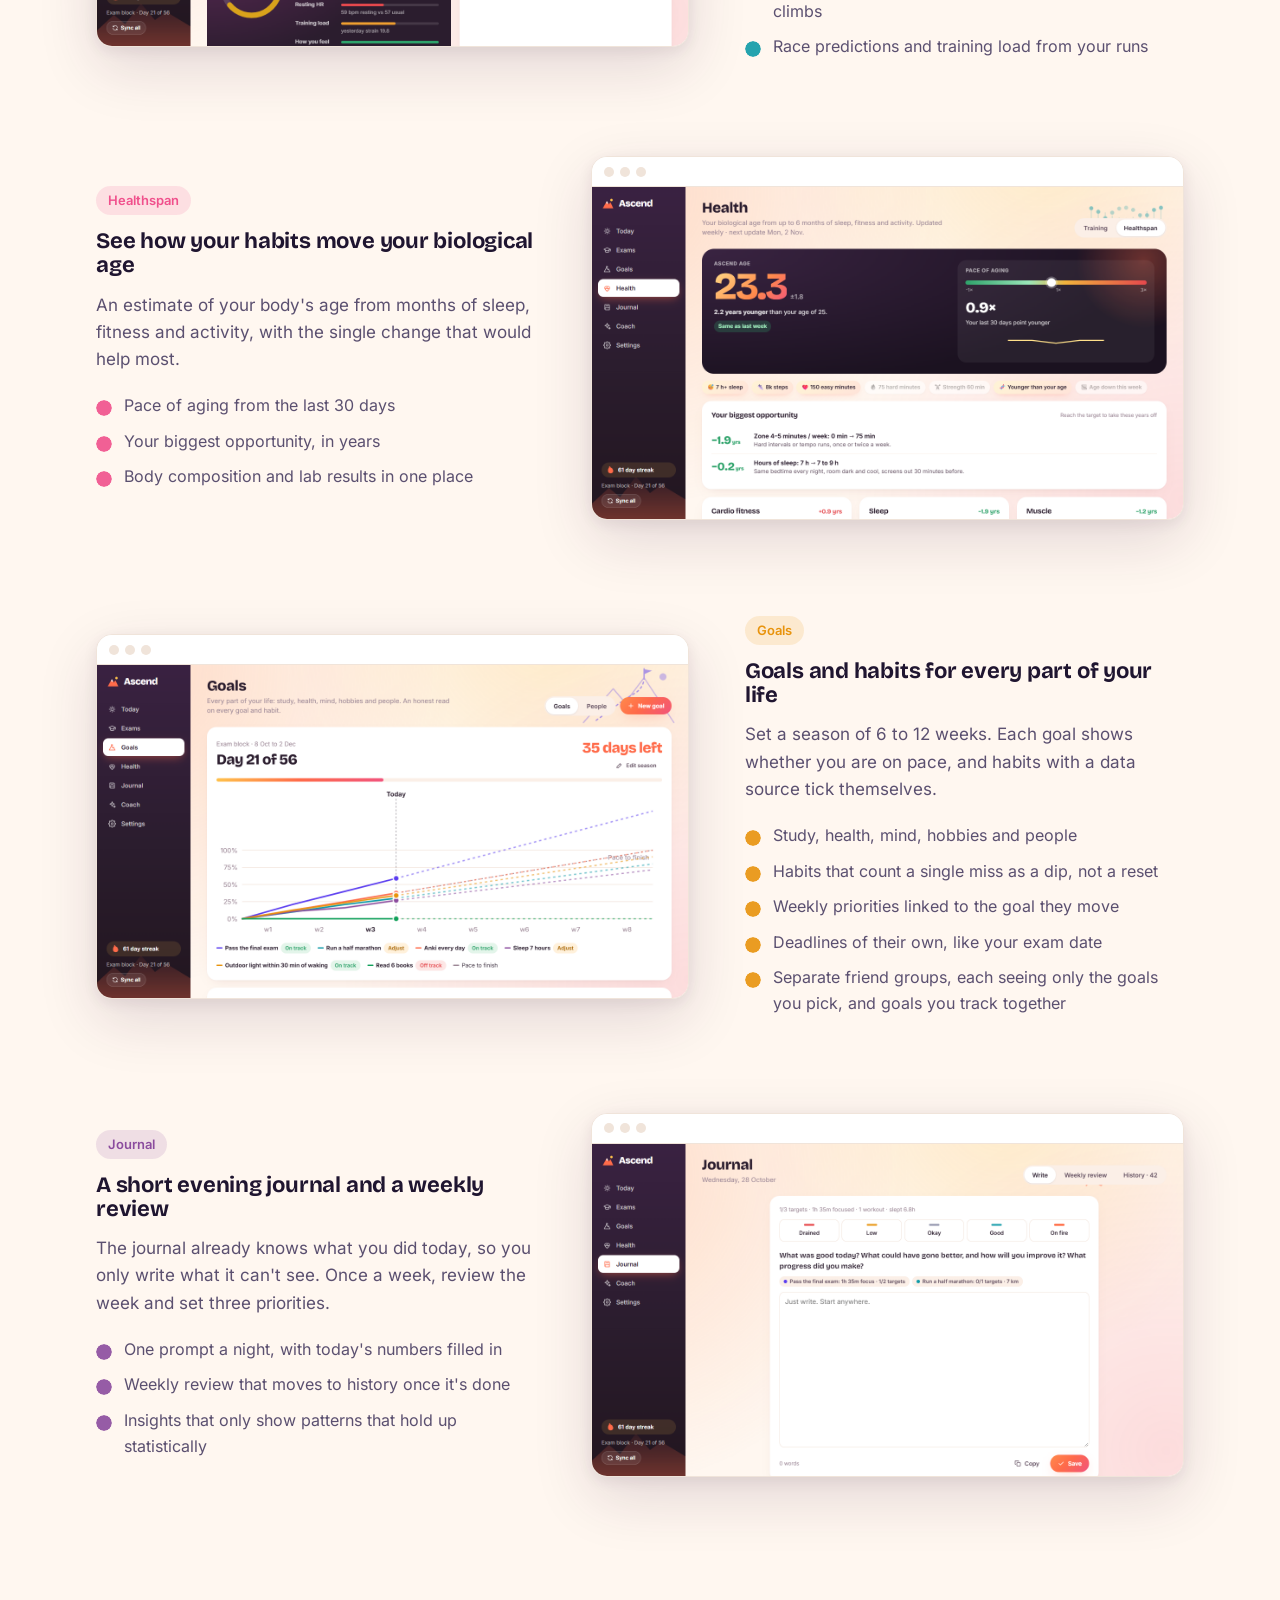
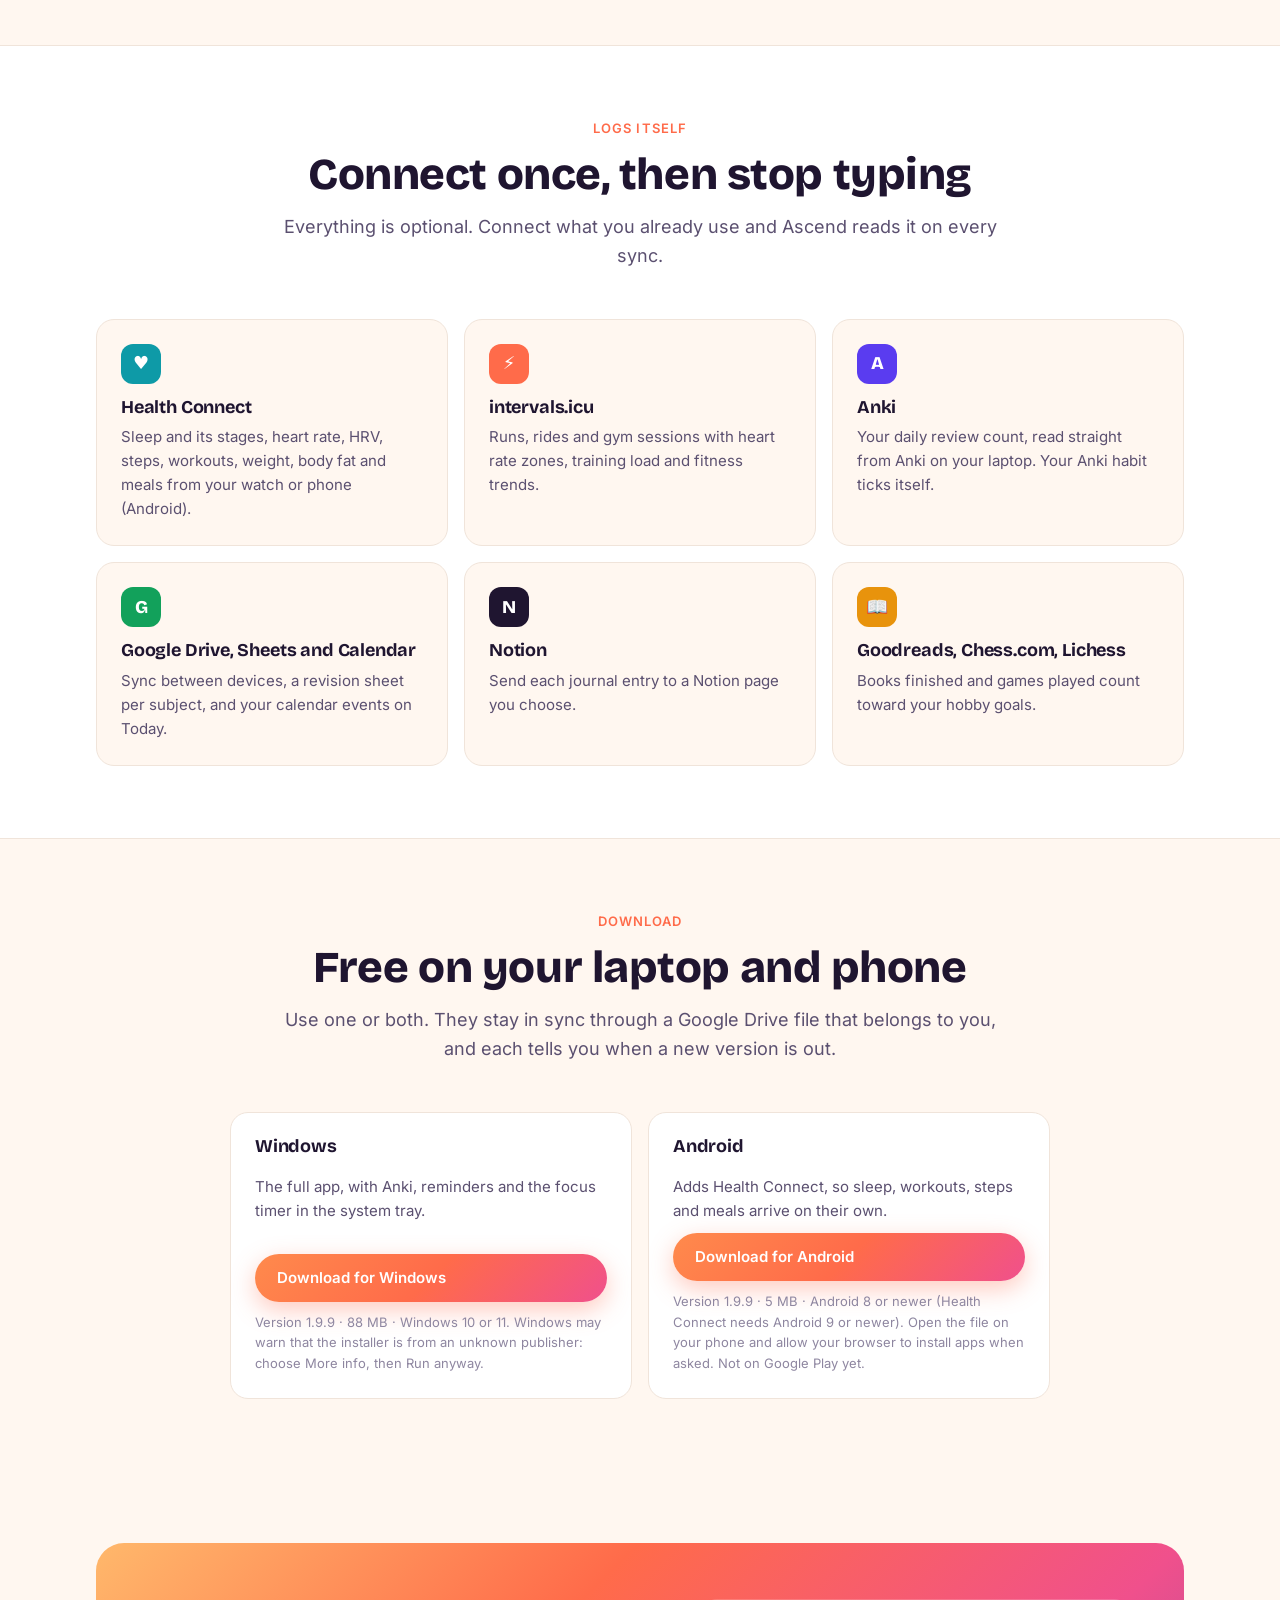
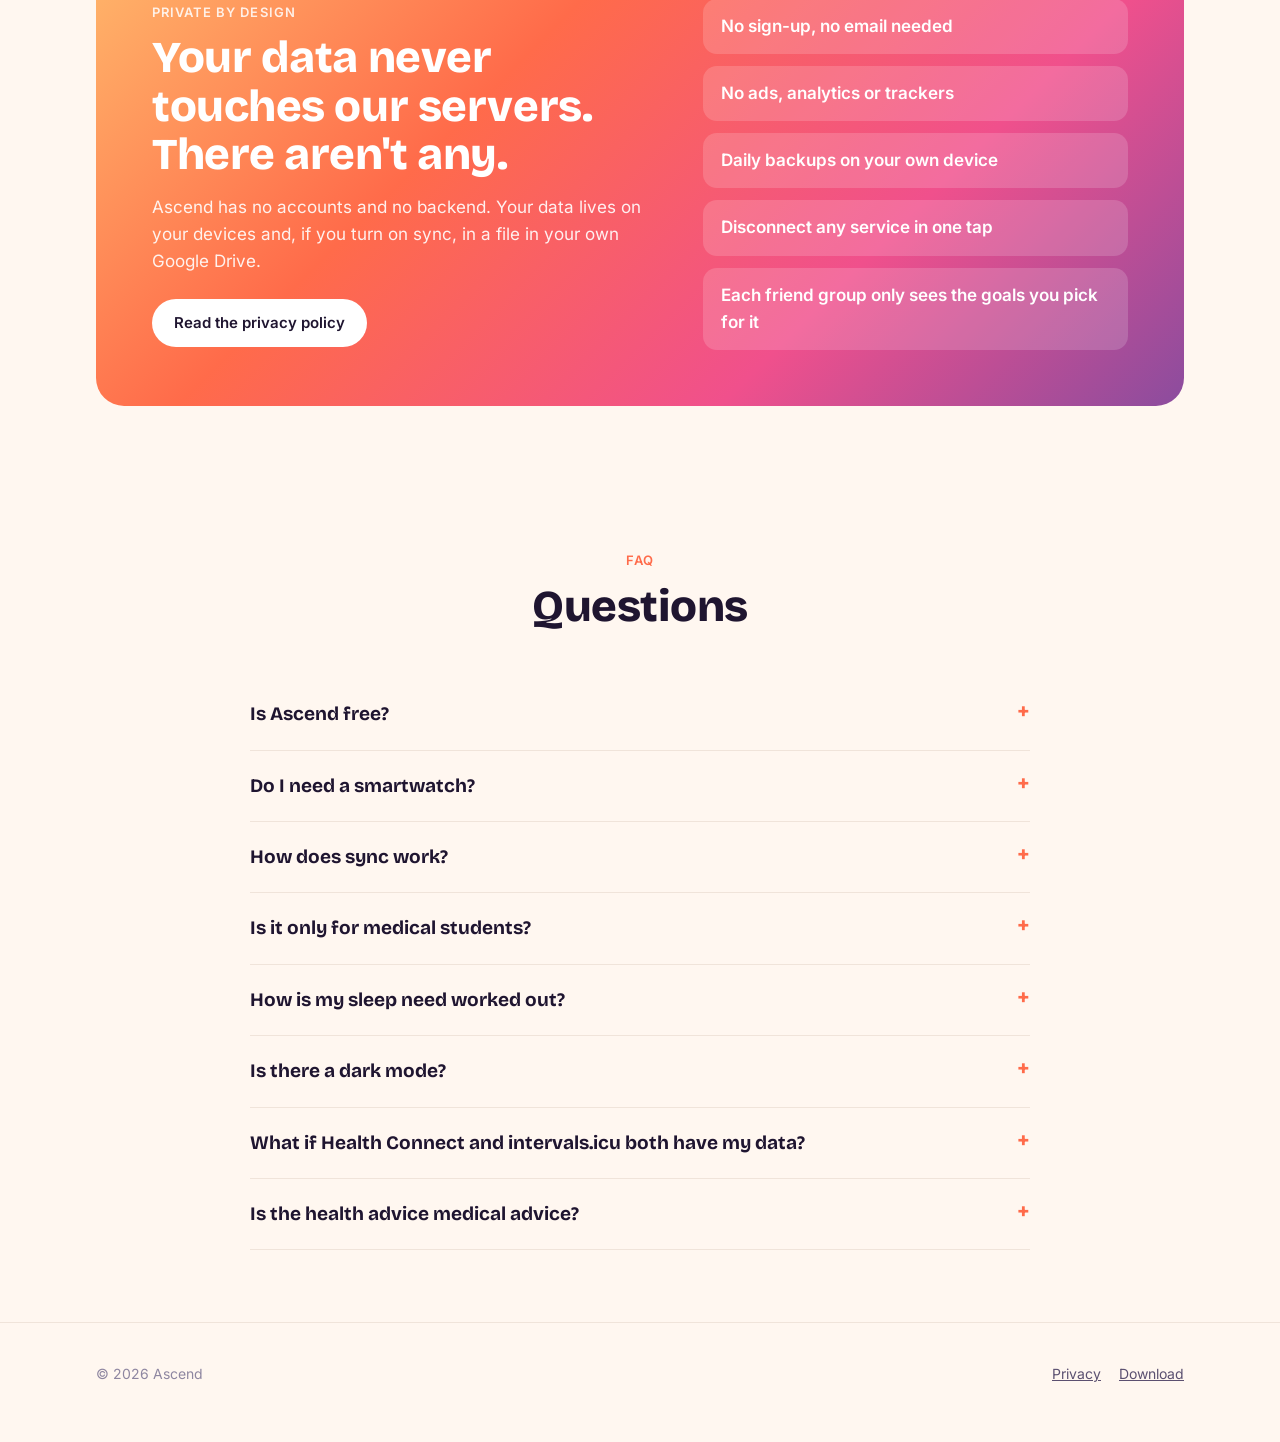
==== commit 5164c6a8: "Ascend 1.9.9: phone lock redesign Co-Authored-By: Claude Opus 5.5 <noreply@anthropic.com>" ====
--- a/site/index.html
+++ b/site/index.html
@@ -294,14 +294,14 @@
         <div class="card">
           <h3>Windows</h3>
           <p>The full app, with Anki, reminders and the focus timer in the system tray.</p>
-          <a class="btn primary" href="download/Ascend-Setup-1.9.8.exe" download>Download for Windows</a>
-          <small>Version 1.9.8 · 88 MB · Windows 10 or 11. Windows may warn that the installer is from an unknown publisher: choose More info, then Run anyway.</small>
+          <a class="btn primary" href="download/Ascend-Setup-1.9.9.exe" download>Download for Windows</a>
+          <small>Version 1.9.9 · 88 MB · Windows 10 or 11. Windows may warn that the installer is from an unknown publisher: choose More info, then Run anyway.</small>
         </div>
         <div class="card">
           <h3>Android</h3>
           <p>Adds Health Connect, so sleep, workouts, steps and meals arrive on their own.</p>
-          <a class="btn primary" href="download/Ascend-android-26.apk" download>Download for Android</a>
-          <small>Version 1.9.8 · 5 MB · Android 8 or newer (Health Connect needs Android 9 or newer). Open the file on your phone and allow your browser to install apps when asked. Not on Google Play yet.</small>
+          <a class="btn primary" href="download/Ascend-android-27.apk" download>Download for Android</a>
+          <small>Version 1.9.9 · 5 MB · Android 8 or newer (Health Connect needs Android 9 or newer). Open the file on your phone and allow your browser to install apps when asked. Not on Google Play yet.</small>
         </div>
       </div>
     </div>
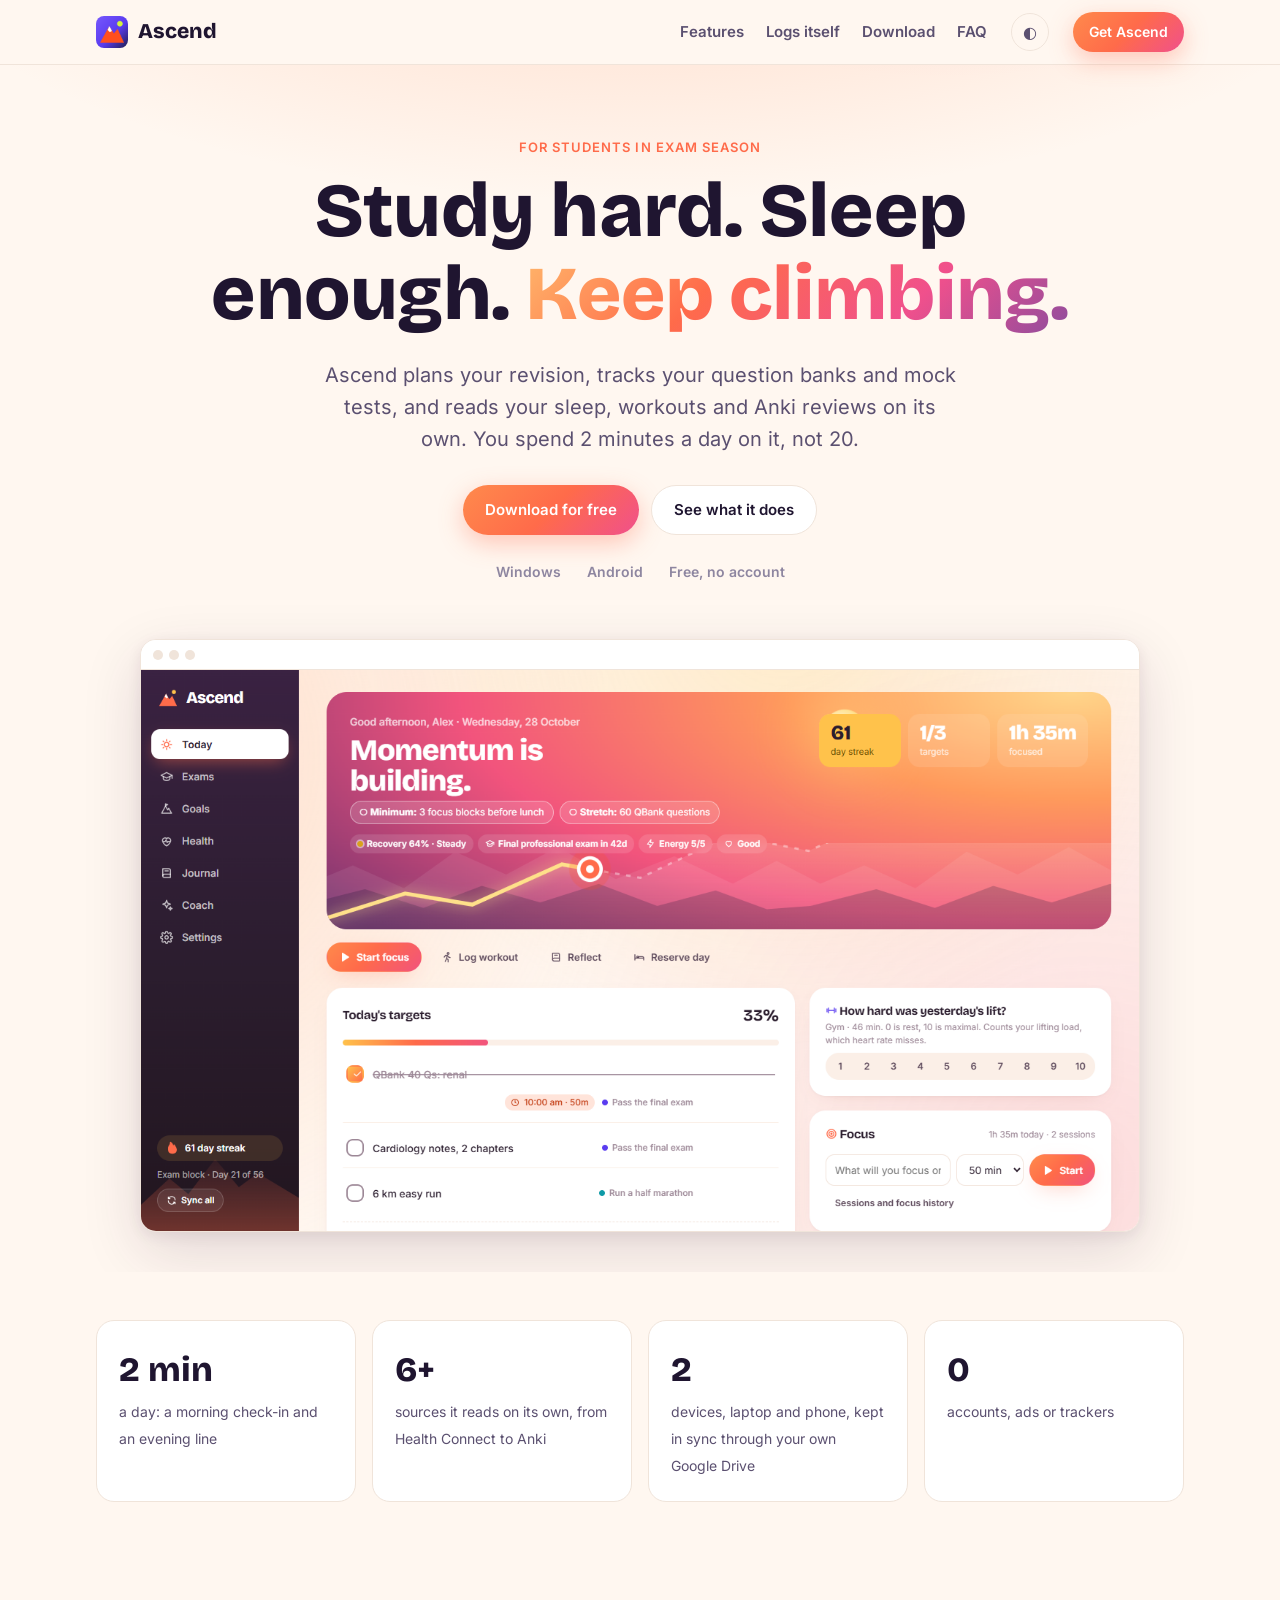
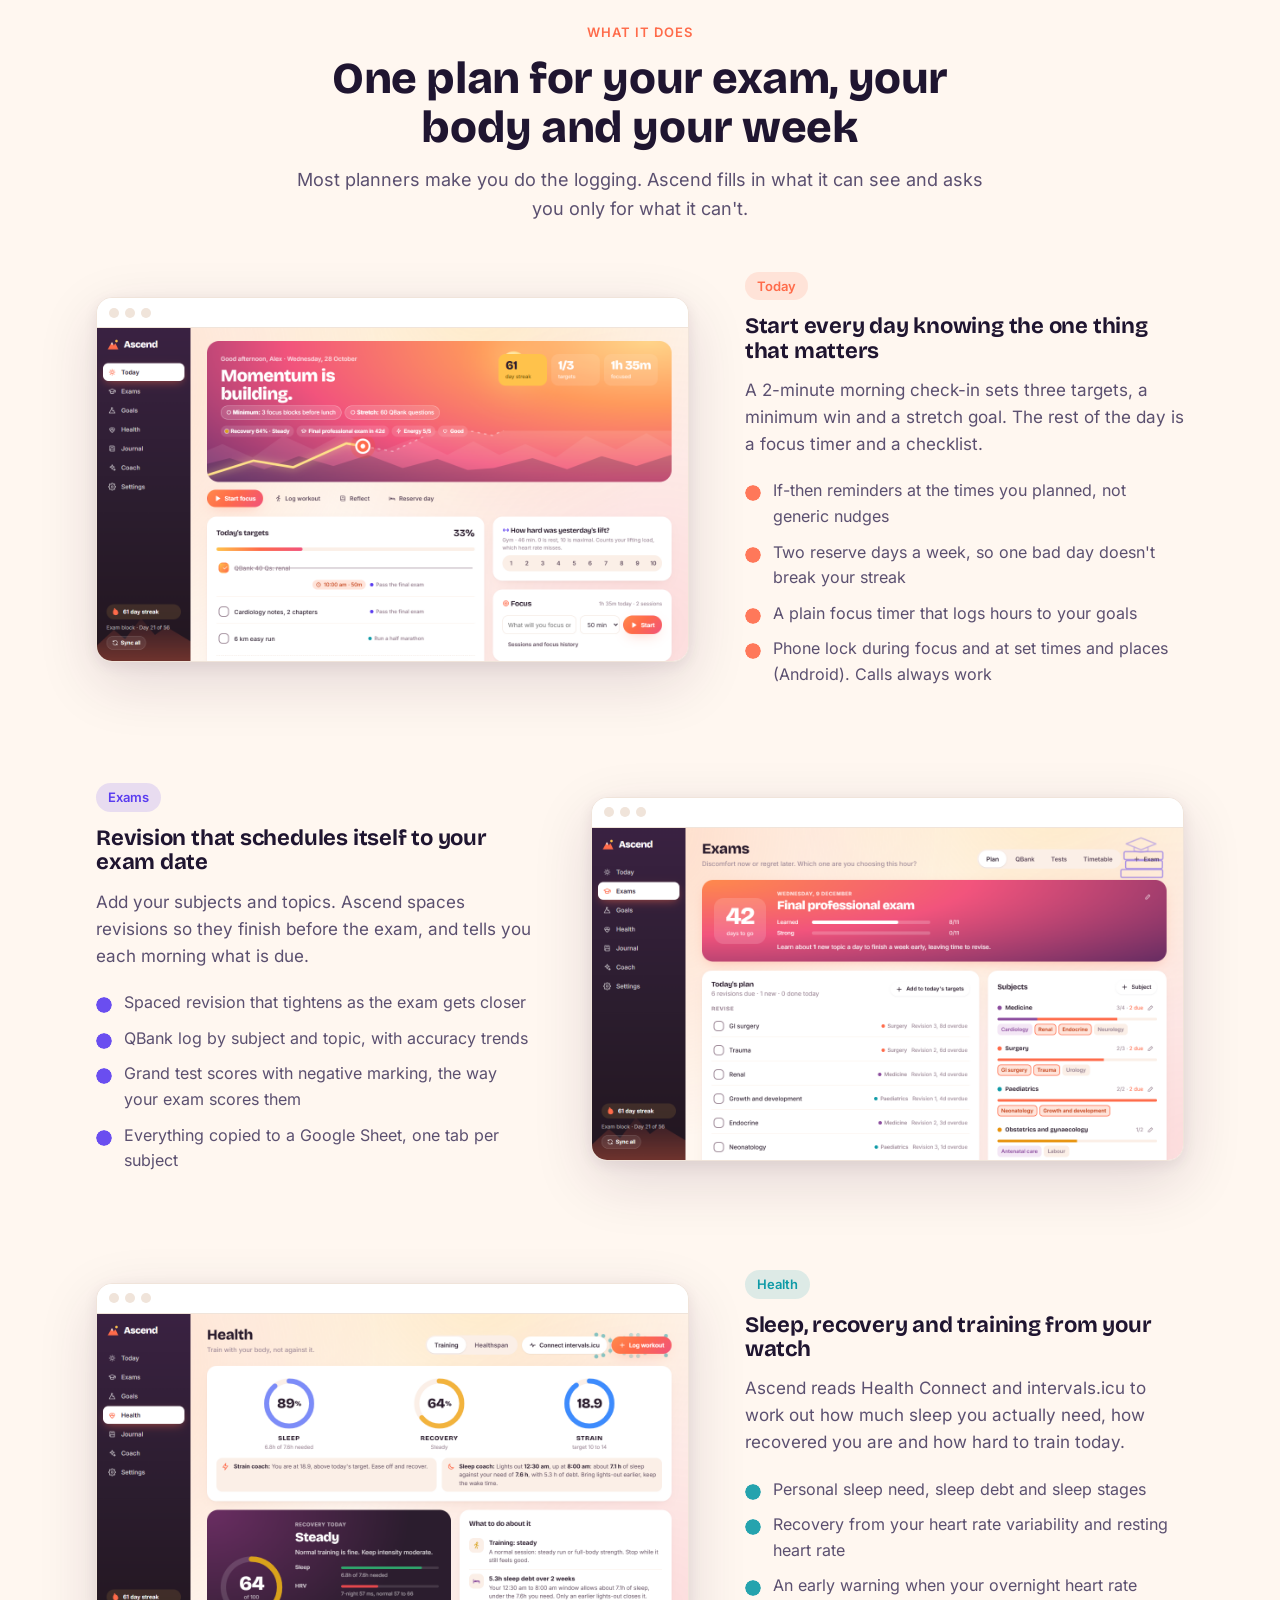
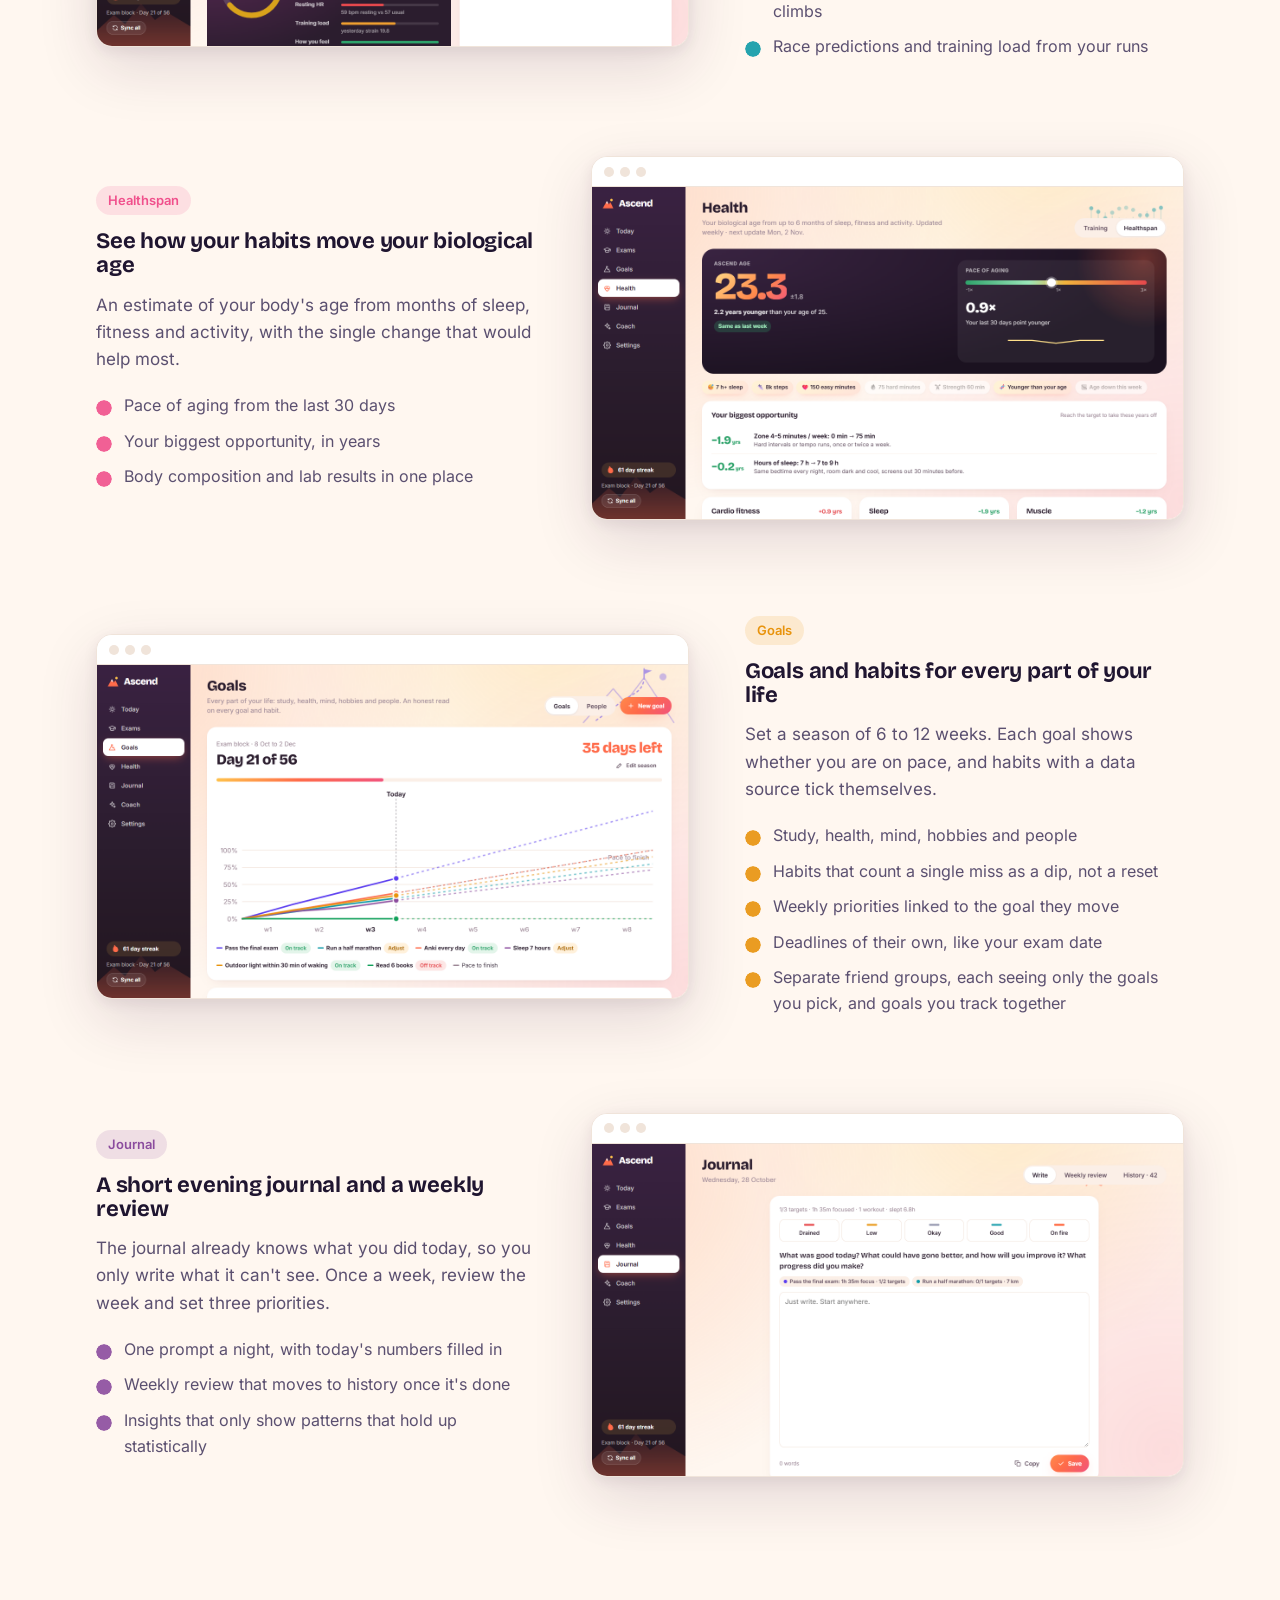
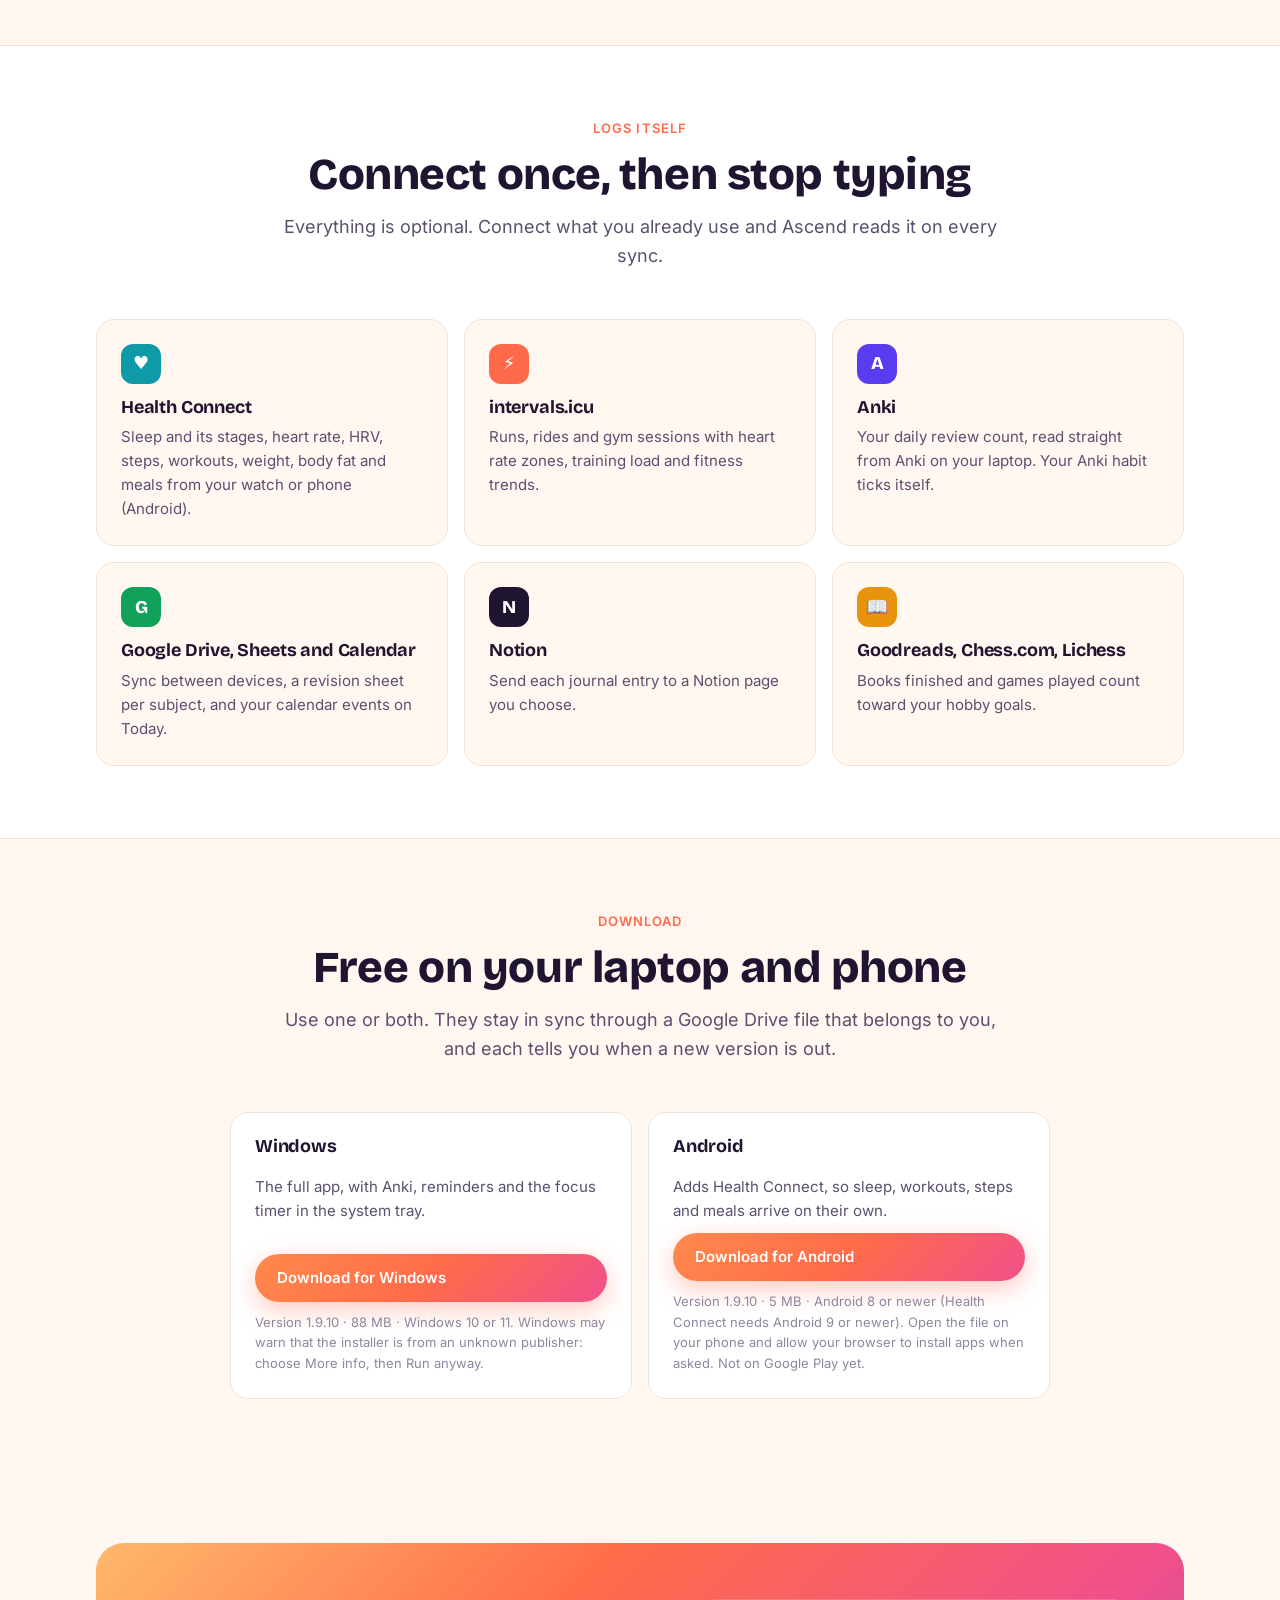
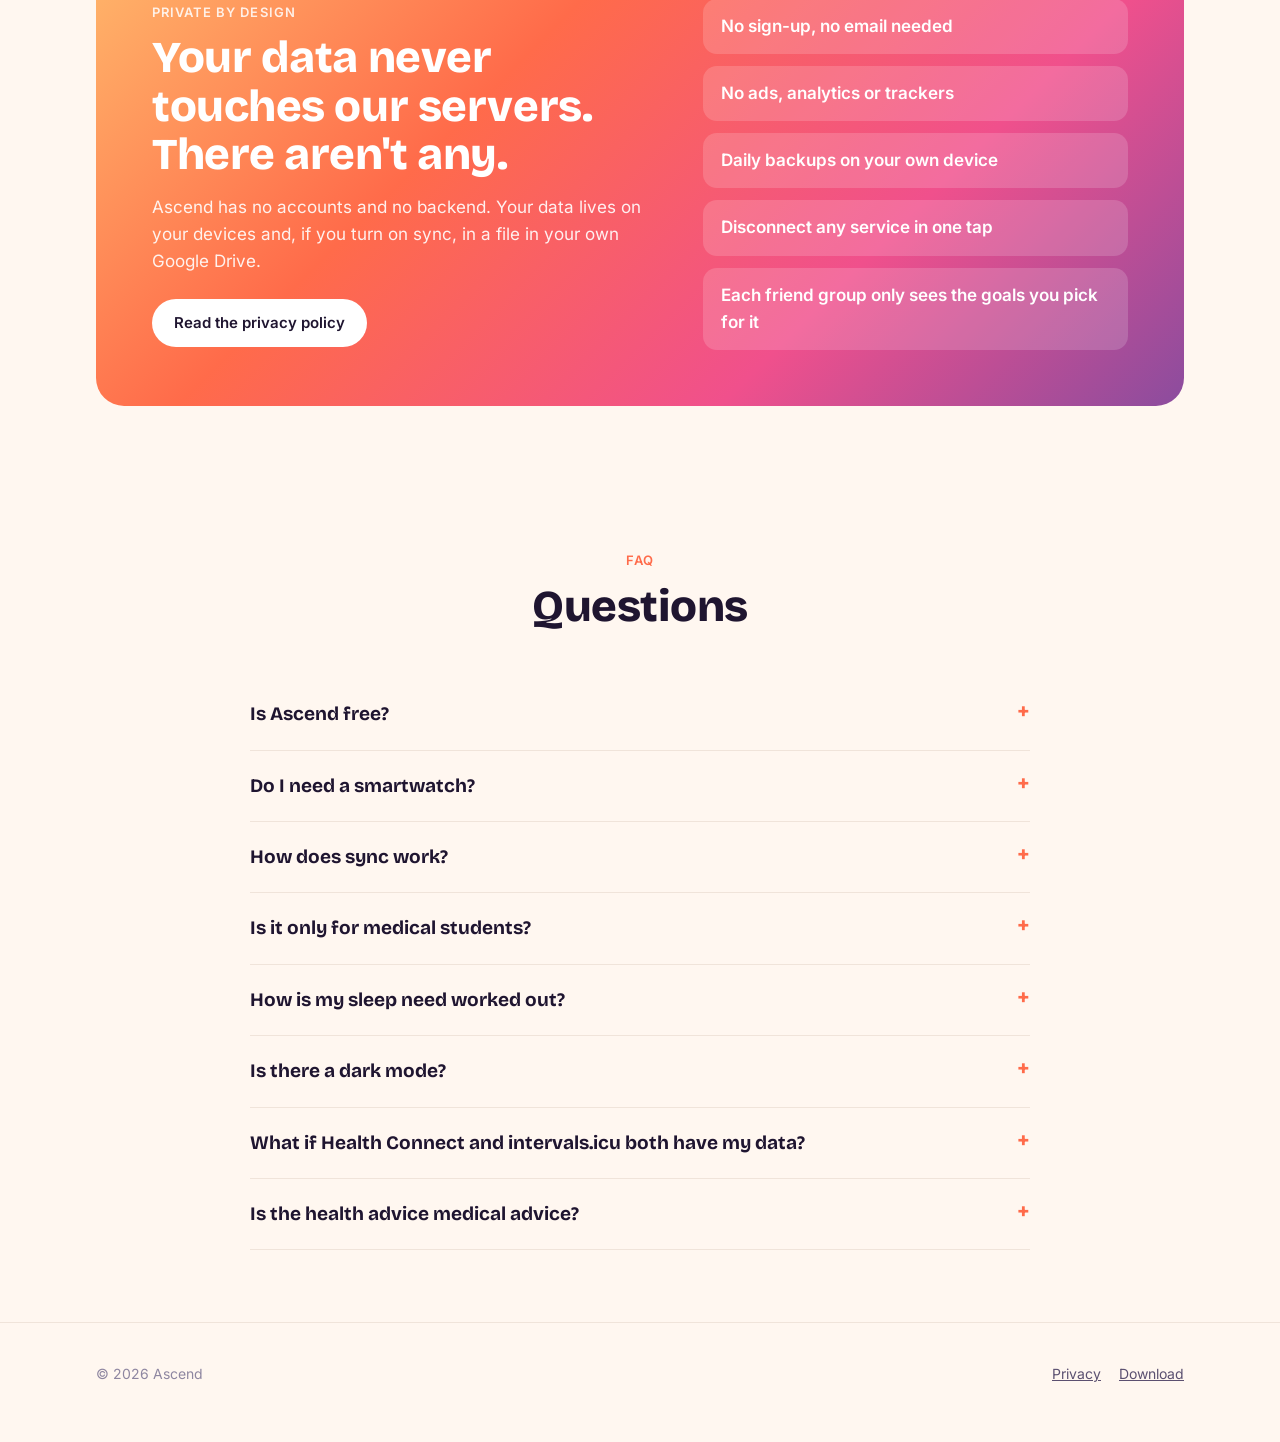
==== commit 0d3b0b0f: "Ascend 1.9.10 Co-Authored-By: Claude Opus 5.5 <noreply@anthropic.com>" ====
--- a/site/index.html
+++ b/site/index.html
@@ -294,14 +294,14 @@
         <div class="card">
           <h3>Windows</h3>
           <p>The full app, with Anki, reminders and the focus timer in the system tray.</p>
-          <a class="btn primary" href="download/Ascend-Setup-1.9.9.exe" download>Download for Windows</a>
-          <small>Version 1.9.9 · 88 MB · Windows 10 or 11. Windows may warn that the installer is from an unknown publisher: choose More info, then Run anyway.</small>
+          <a class="btn primary" href="download/Ascend-Setup-1.9.10.exe" download>Download for Windows</a>
+          <small>Version 1.9.10 · 88 MB · Windows 10 or 11. Windows may warn that the installer is from an unknown publisher: choose More info, then Run anyway.</small>
         </div>
         <div class="card">
           <h3>Android</h3>
           <p>Adds Health Connect, so sleep, workouts, steps and meals arrive on their own.</p>
-          <a class="btn primary" href="download/Ascend-android-27.apk" download>Download for Android</a>
-          <small>Version 1.9.9 · 5 MB · Android 8 or newer (Health Connect needs Android 9 or newer). Open the file on your phone and allow your browser to install apps when asked. Not on Google Play yet.</small>
+          <a class="btn primary" href="download/Ascend-android-28.apk" download>Download for Android</a>
+          <small>Version 1.9.10 · 5 MB · Android 8 or newer (Health Connect needs Android 9 or newer). Open the file on your phone and allow your browser to install apps when asked. Not on Google Play yet.</small>
         </div>
       </div>
     </div>
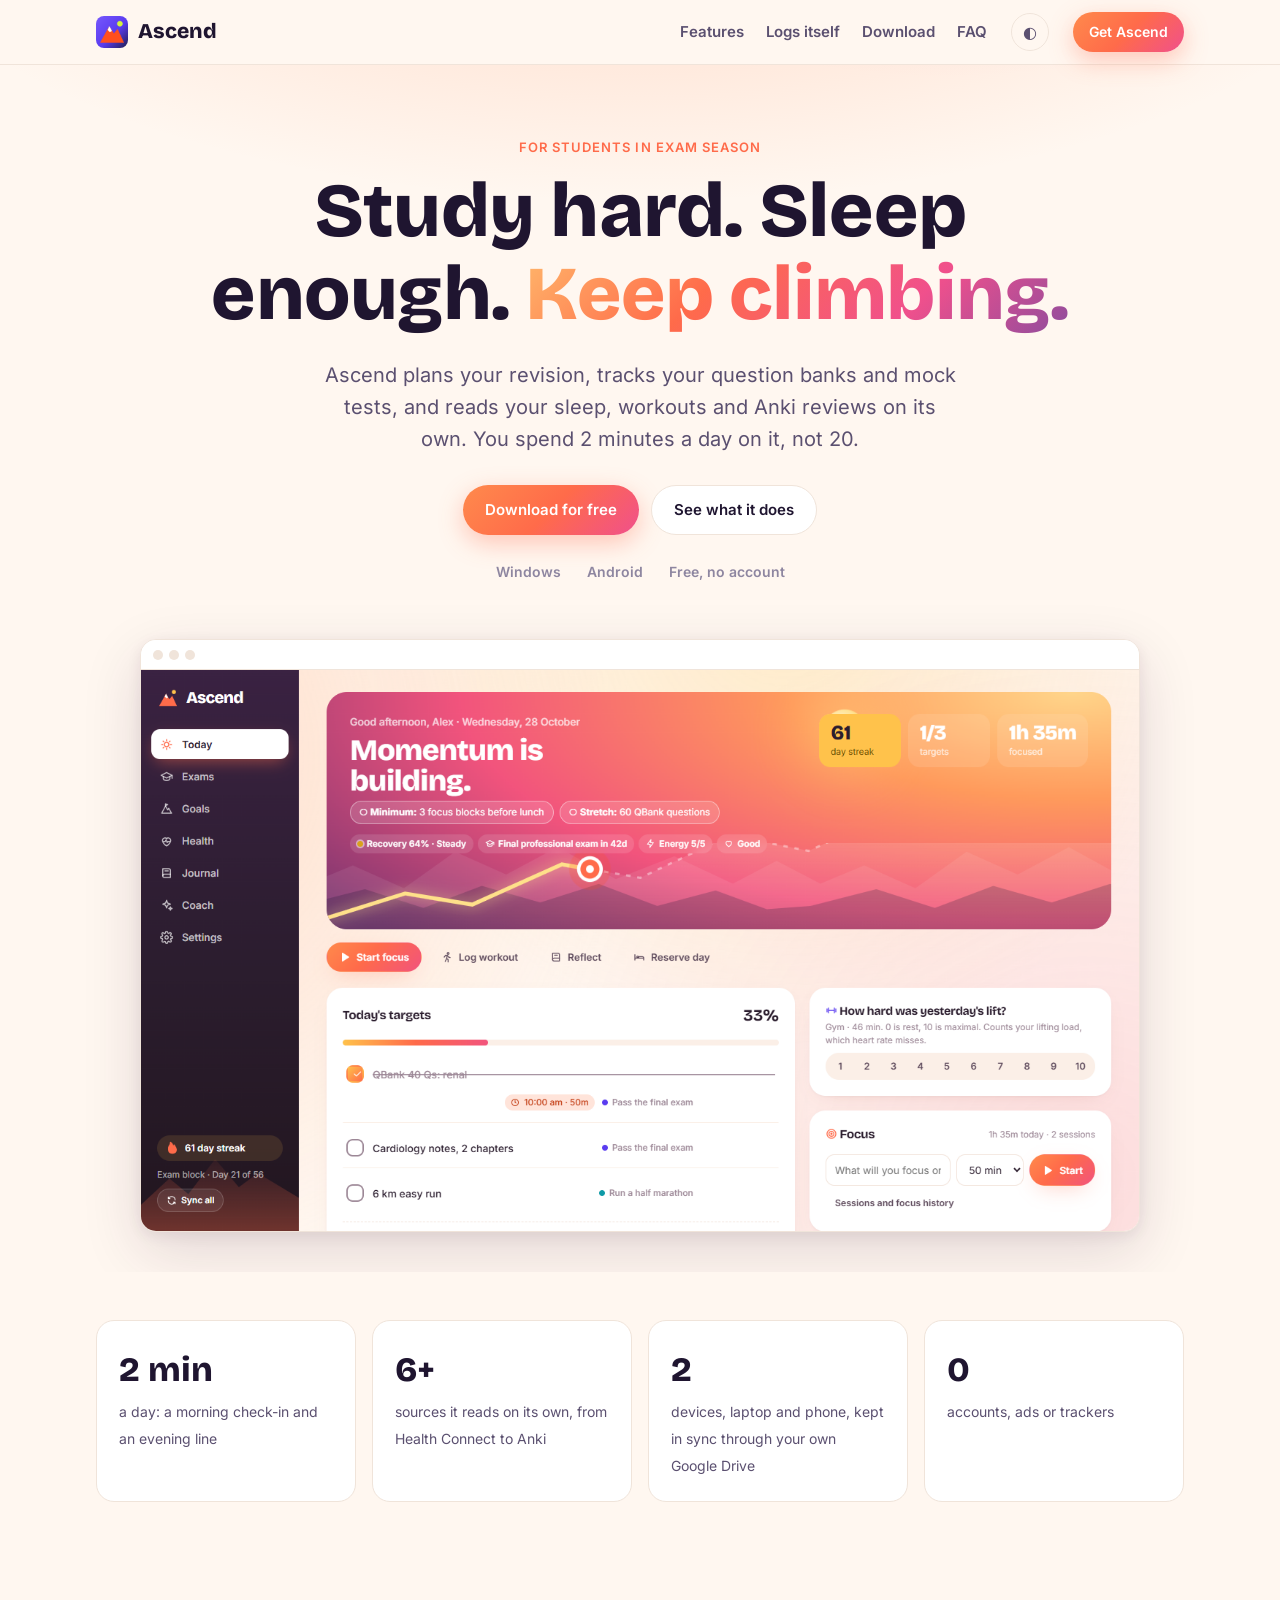
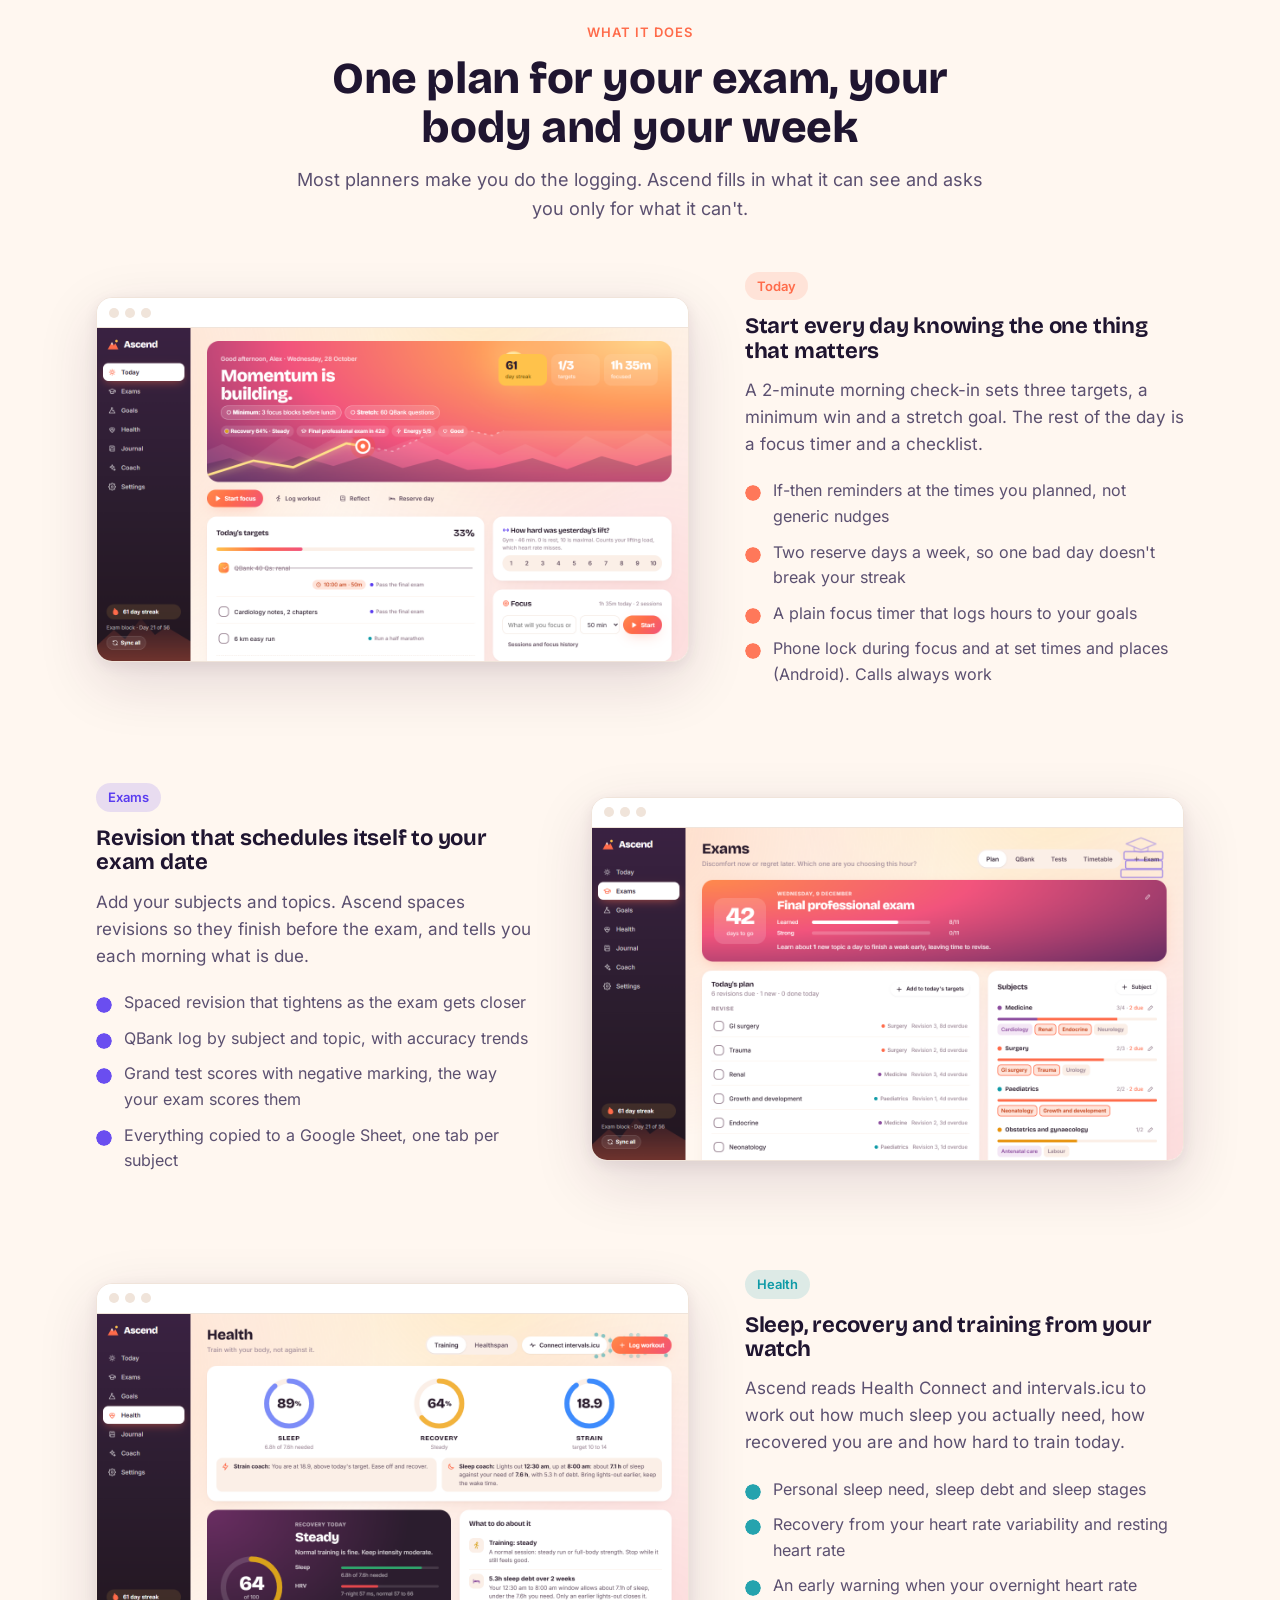
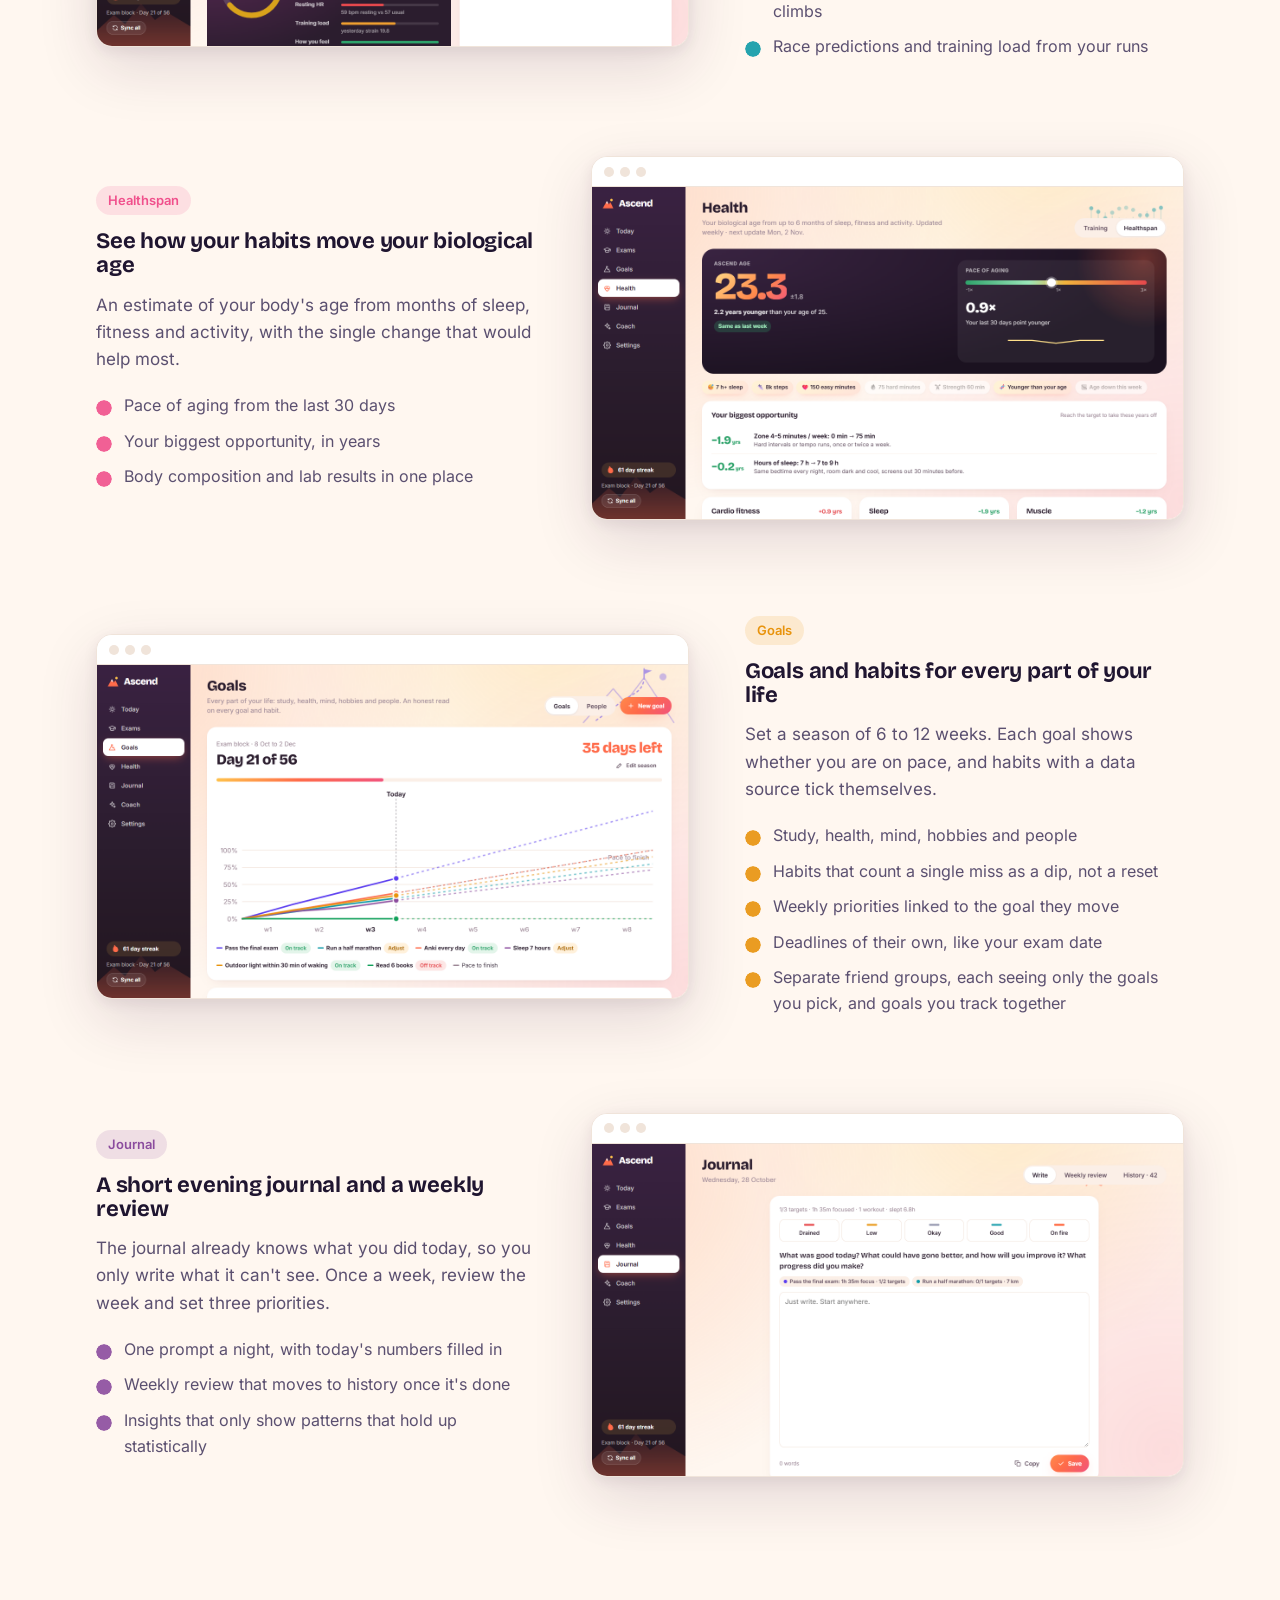
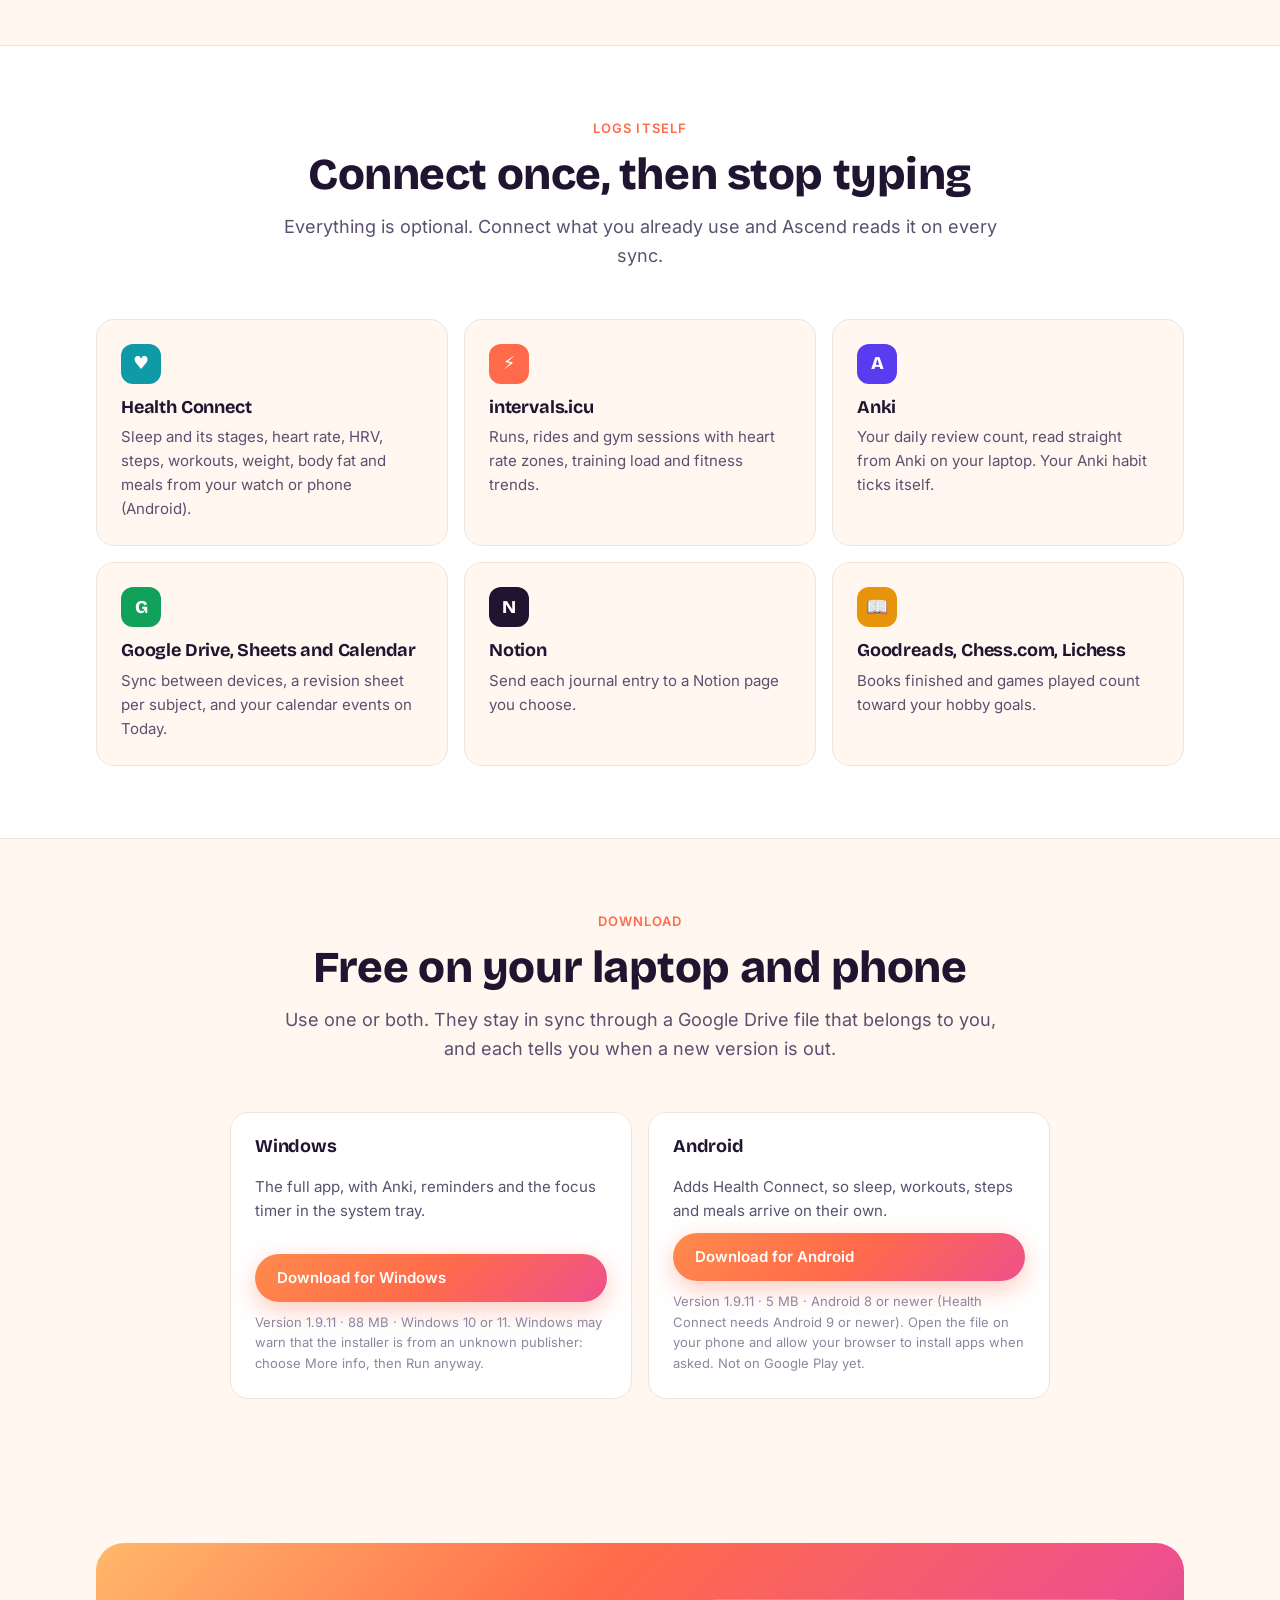
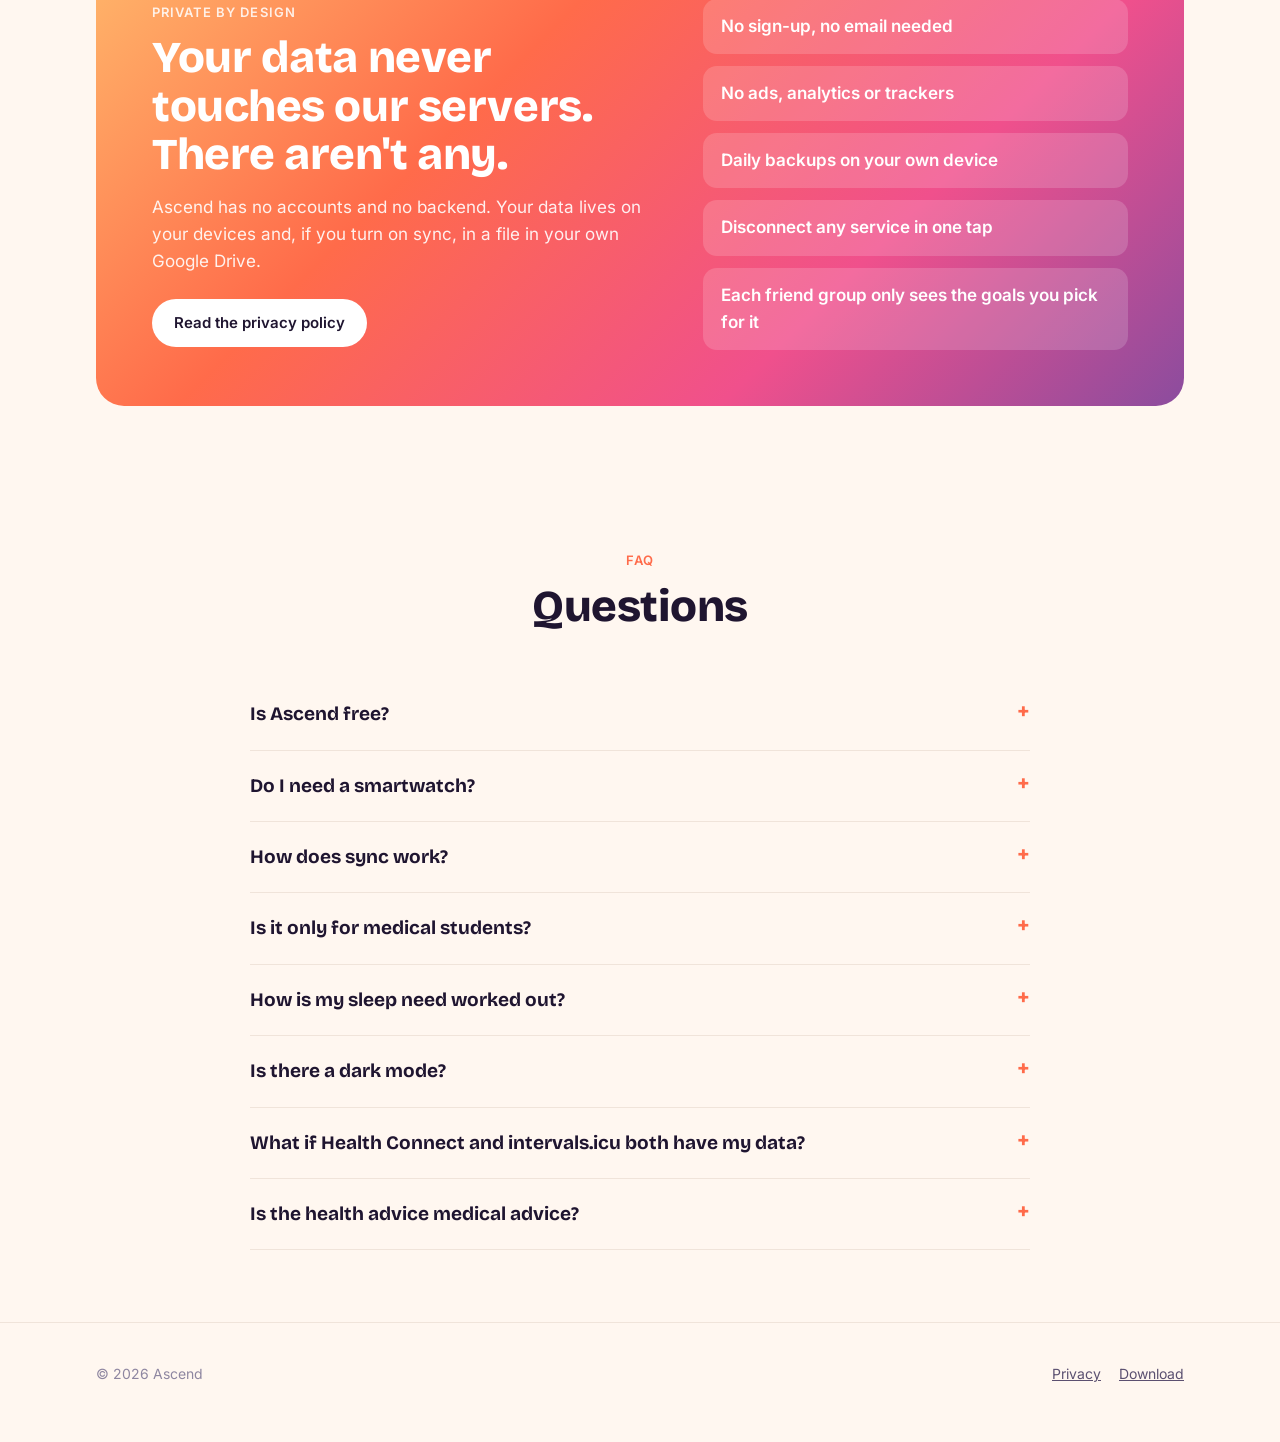
==== commit 5bc93025: "Ascend 1.9.11 Co-Authored-By: Claude Opus 5.5 <noreply@anthropic.com>" ====
--- a/site/index.html
+++ b/site/index.html
@@ -294,14 +294,14 @@
         <div class="card">
           <h3>Windows</h3>
           <p>The full app, with Anki, reminders and the focus timer in the system tray.</p>
-          <a class="btn primary" href="download/Ascend-Setup-1.9.10.exe" download>Download for Windows</a>
-          <small>Version 1.9.10 · 88 MB · Windows 10 or 11. Windows may warn that the installer is from an unknown publisher: choose More info, then Run anyway.</small>
+          <a class="btn primary" href="download/Ascend-Setup-1.9.11.exe" download>Download for Windows</a>
+          <small>Version 1.9.11 · 88 MB · Windows 10 or 11. Windows may warn that the installer is from an unknown publisher: choose More info, then Run anyway.</small>
         </div>
         <div class="card">
           <h3>Android</h3>
           <p>Adds Health Connect, so sleep, workouts, steps and meals arrive on their own.</p>
-          <a class="btn primary" href="download/Ascend-android-28.apk" download>Download for Android</a>
-          <small>Version 1.9.10 · 5 MB · Android 8 or newer (Health Connect needs Android 9 or newer). Open the file on your phone and allow your browser to install apps when asked. Not on Google Play yet.</small>
+          <a class="btn primary" href="download/Ascend-android-29.apk" download>Download for Android</a>
+          <small>Version 1.9.11 · 5 MB · Android 8 or newer (Health Connect needs Android 9 or newer). Open the file on your phone and allow your browser to install apps when asked. Not on Google Play yet.</small>
         </div>
       </div>
     </div>
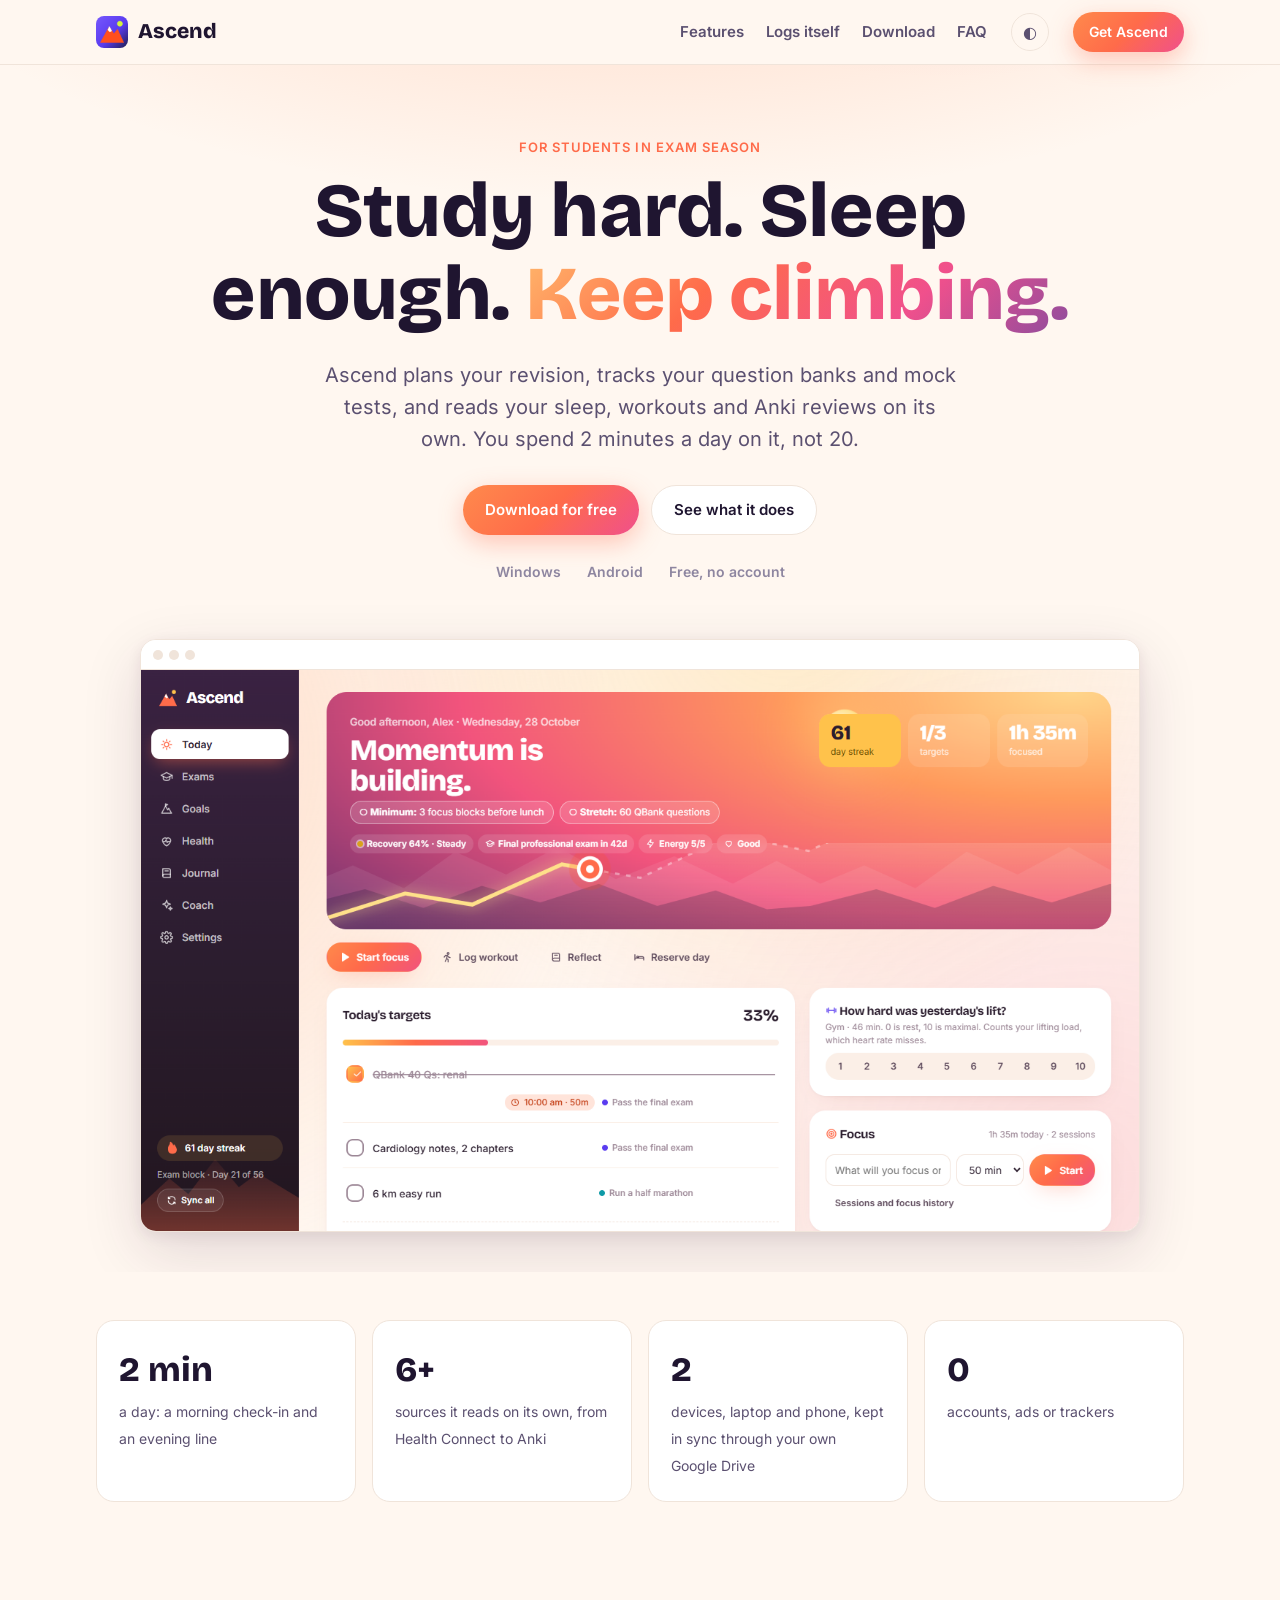
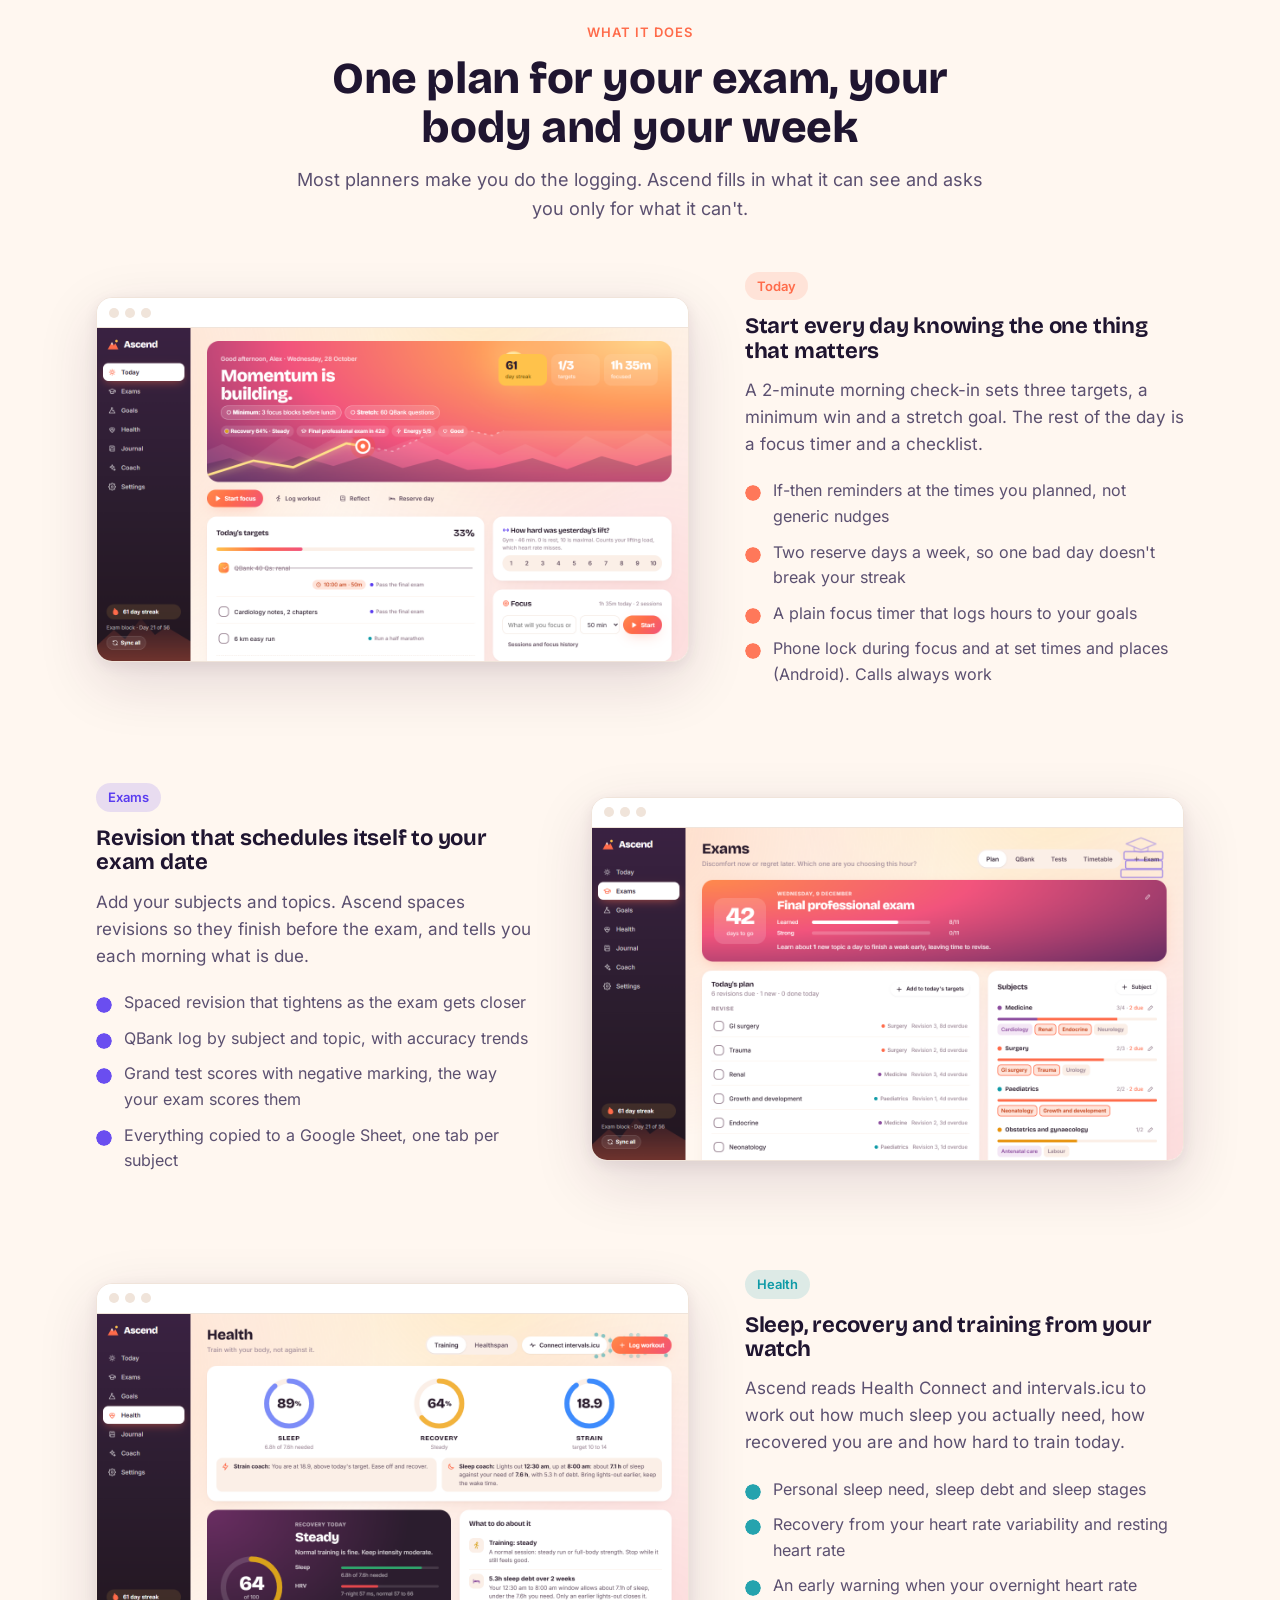
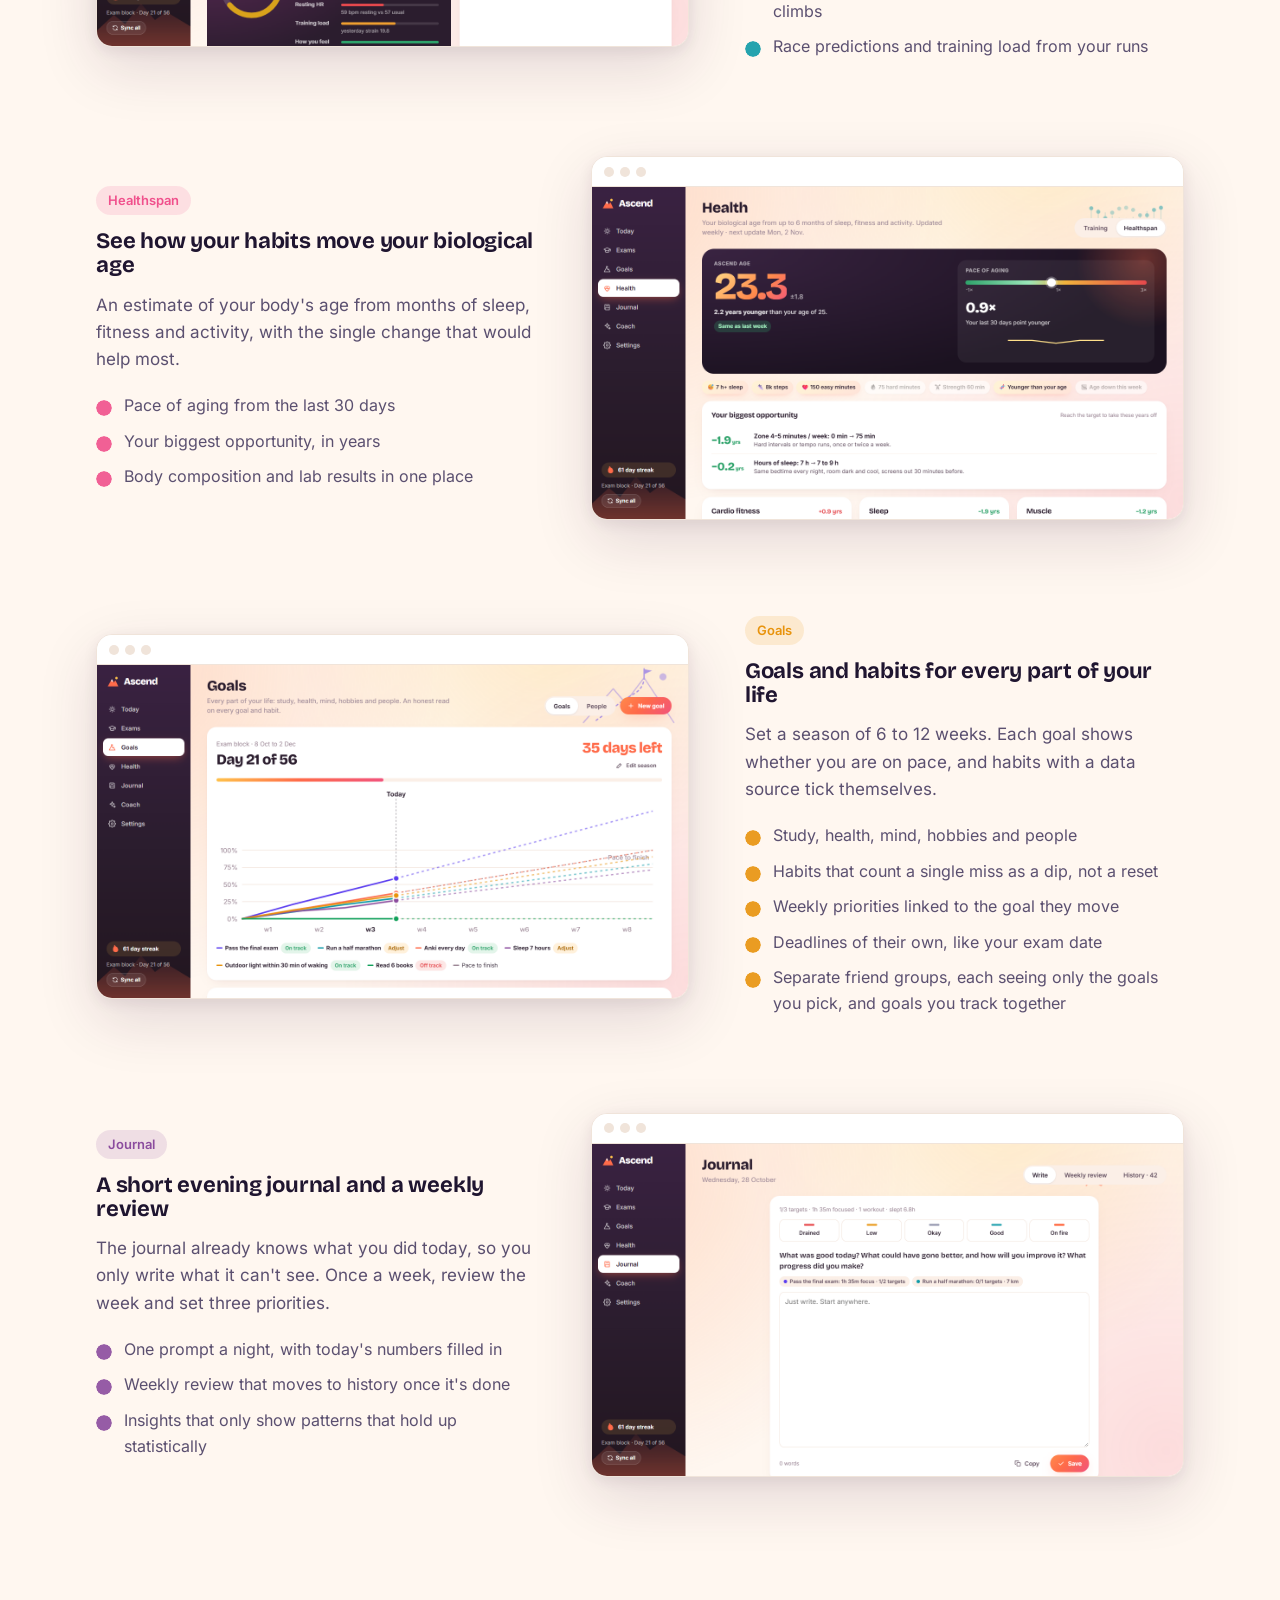
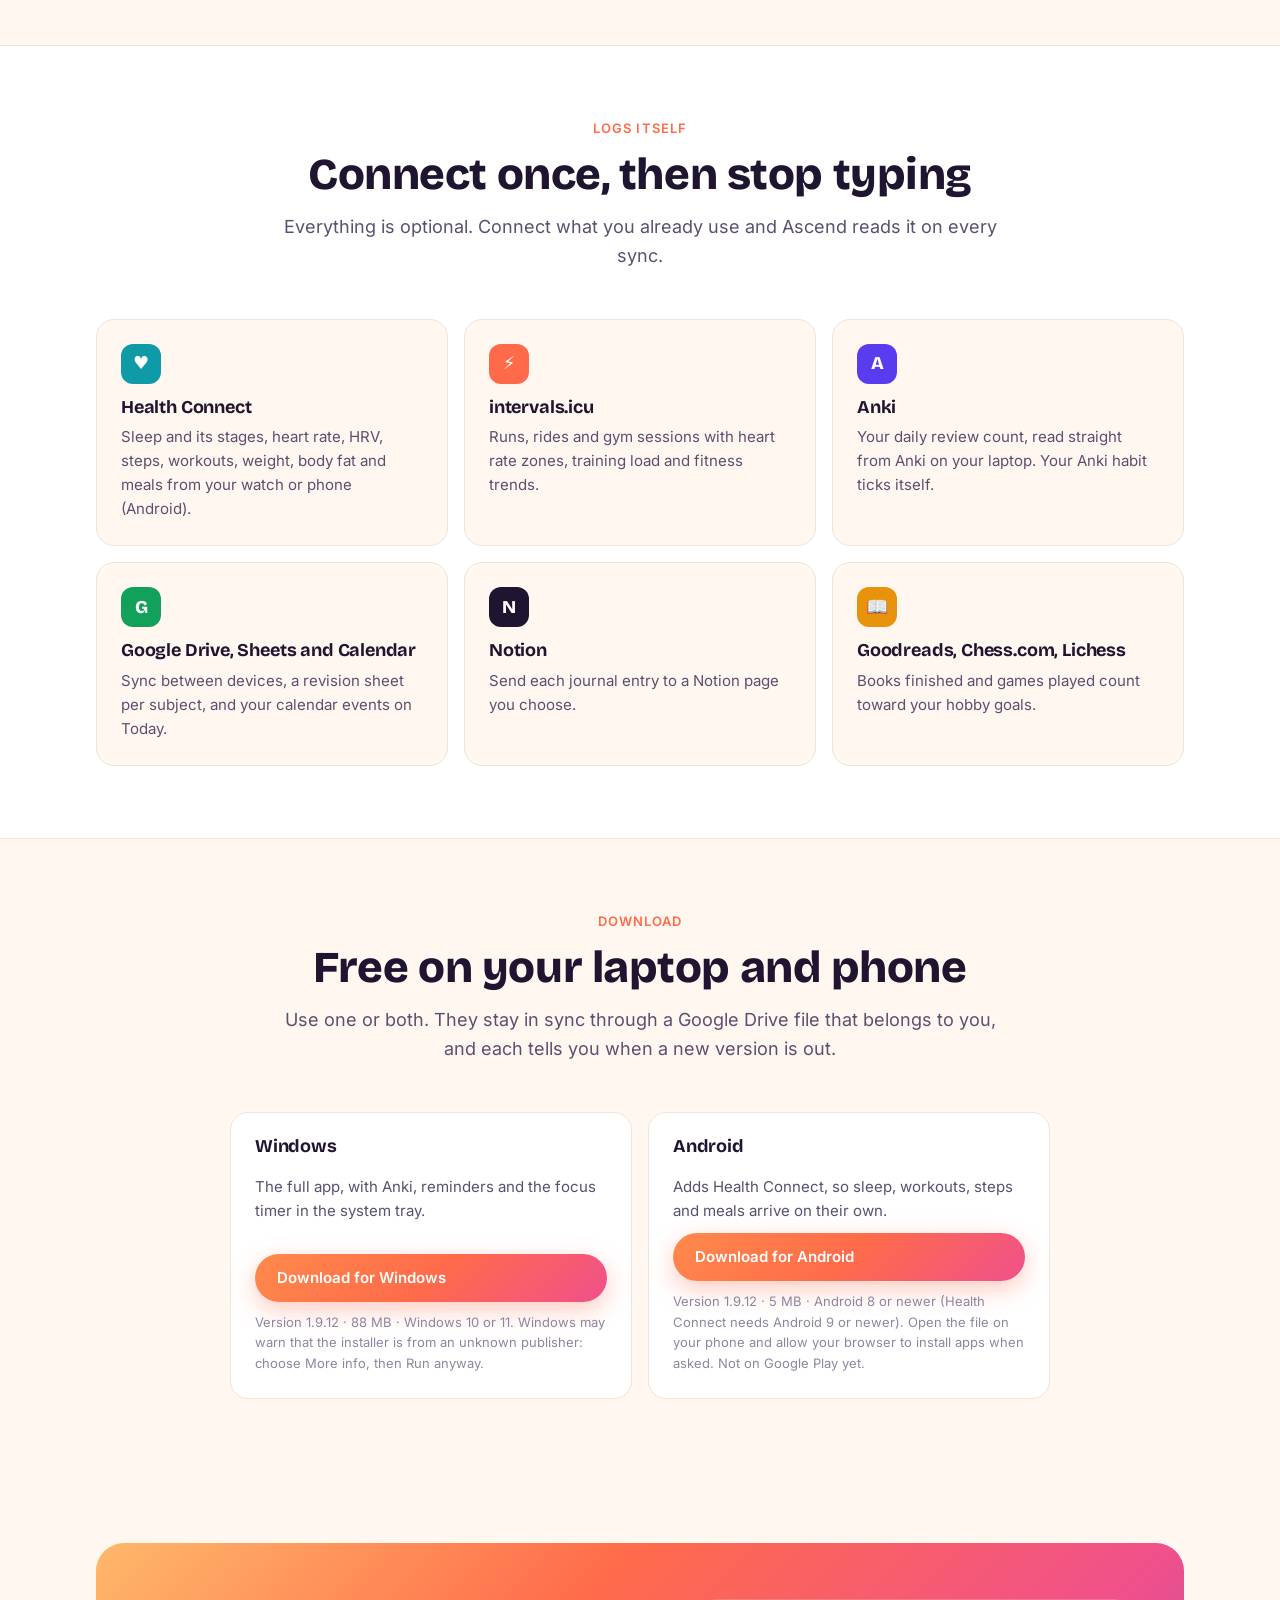
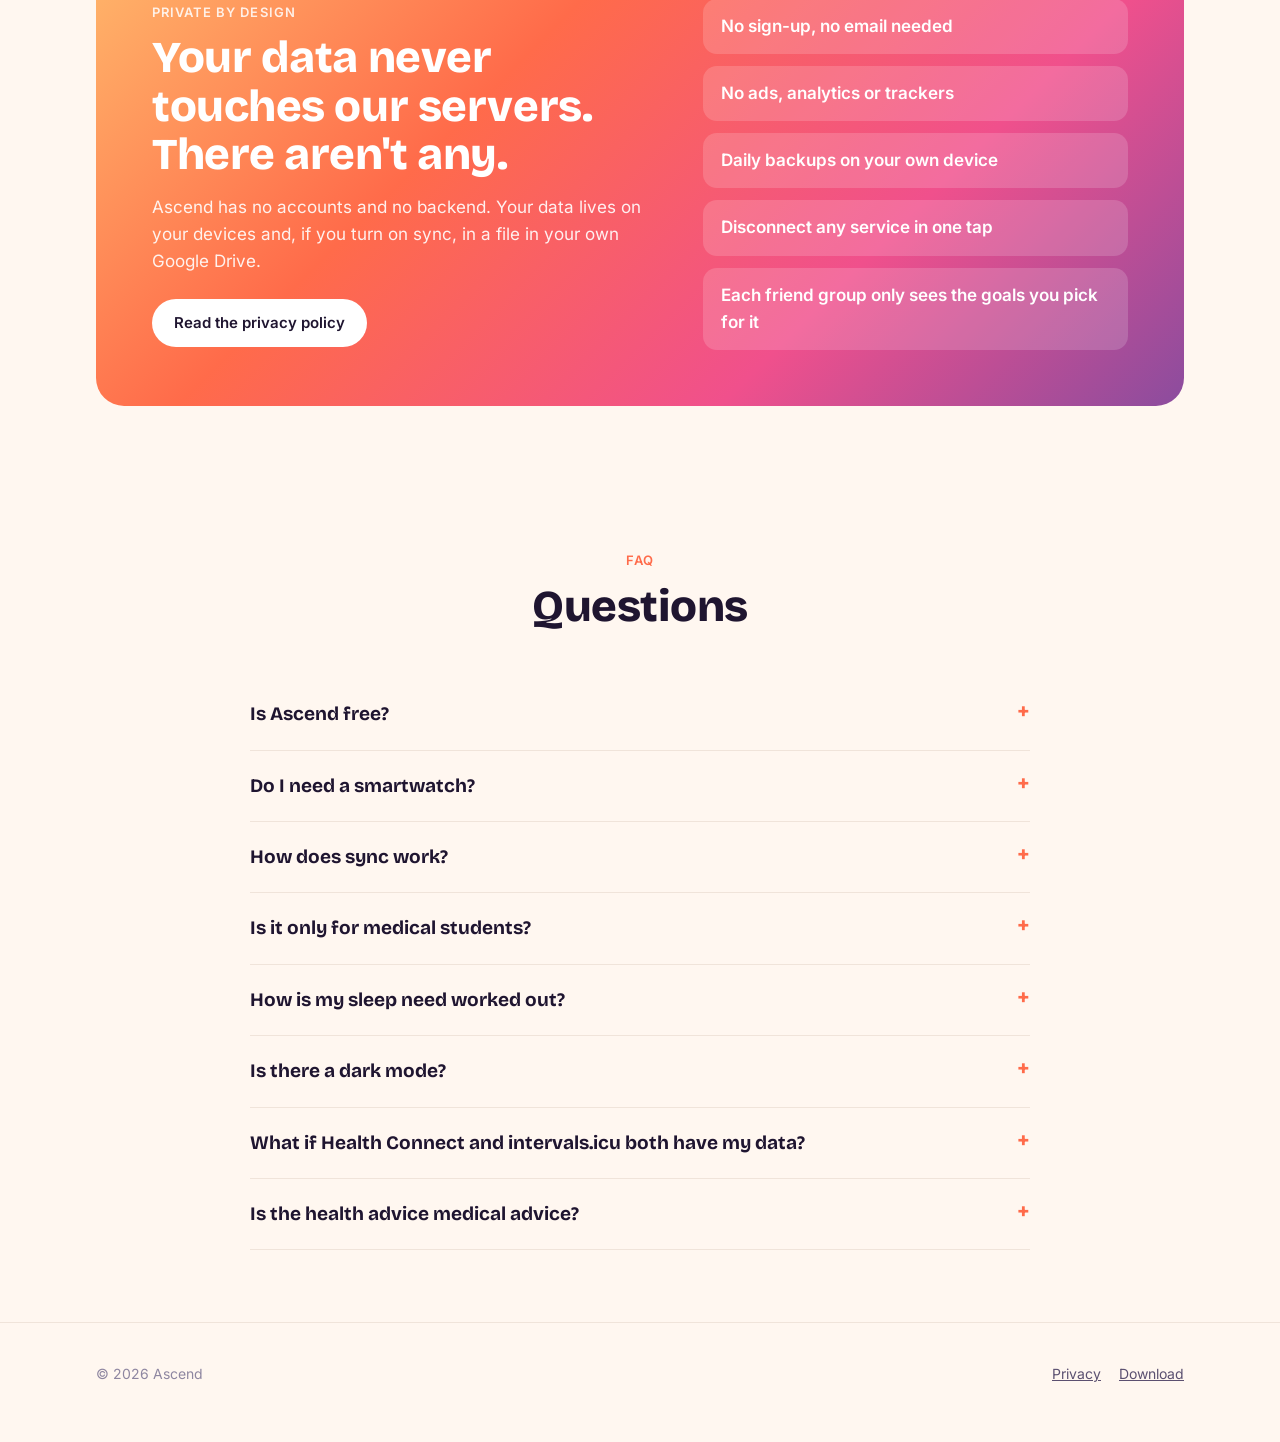
==== commit 591b49d8: "Ascend 1.9.12 Co-Authored-By: Claude Opus 5.5 <noreply@anthropic.com>" ====
--- a/site/index.html
+++ b/site/index.html
@@ -294,14 +294,14 @@
         <div class="card">
           <h3>Windows</h3>
           <p>The full app, with Anki, reminders and the focus timer in the system tray.</p>
-          <a class="btn primary" href="download/Ascend-Setup-1.9.11.exe" download>Download for Windows</a>
-          <small>Version 1.9.11 · 88 MB · Windows 10 or 11. Windows may warn that the installer is from an unknown publisher: choose More info, then Run anyway.</small>
+          <a class="btn primary" href="download/Ascend-Setup-1.9.12.exe" download>Download for Windows</a>
+          <small>Version 1.9.12 · 88 MB · Windows 10 or 11. Windows may warn that the installer is from an unknown publisher: choose More info, then Run anyway.</small>
         </div>
         <div class="card">
           <h3>Android</h3>
           <p>Adds Health Connect, so sleep, workouts, steps and meals arrive on their own.</p>
-          <a class="btn primary" href="download/Ascend-android-29.apk" download>Download for Android</a>
-          <small>Version 1.9.11 · 5 MB · Android 8 or newer (Health Connect needs Android 9 or newer). Open the file on your phone and allow your browser to install apps when asked. Not on Google Play yet.</small>
+          <a class="btn primary" href="download/Ascend-android-30.apk" download>Download for Android</a>
+          <small>Version 1.9.12 · 5 MB · Android 8 or newer (Health Connect needs Android 9 or newer). Open the file on your phone and allow your browser to install apps when asked. Not on Google Play yet.</small>
         </div>
       </div>
     </div>
